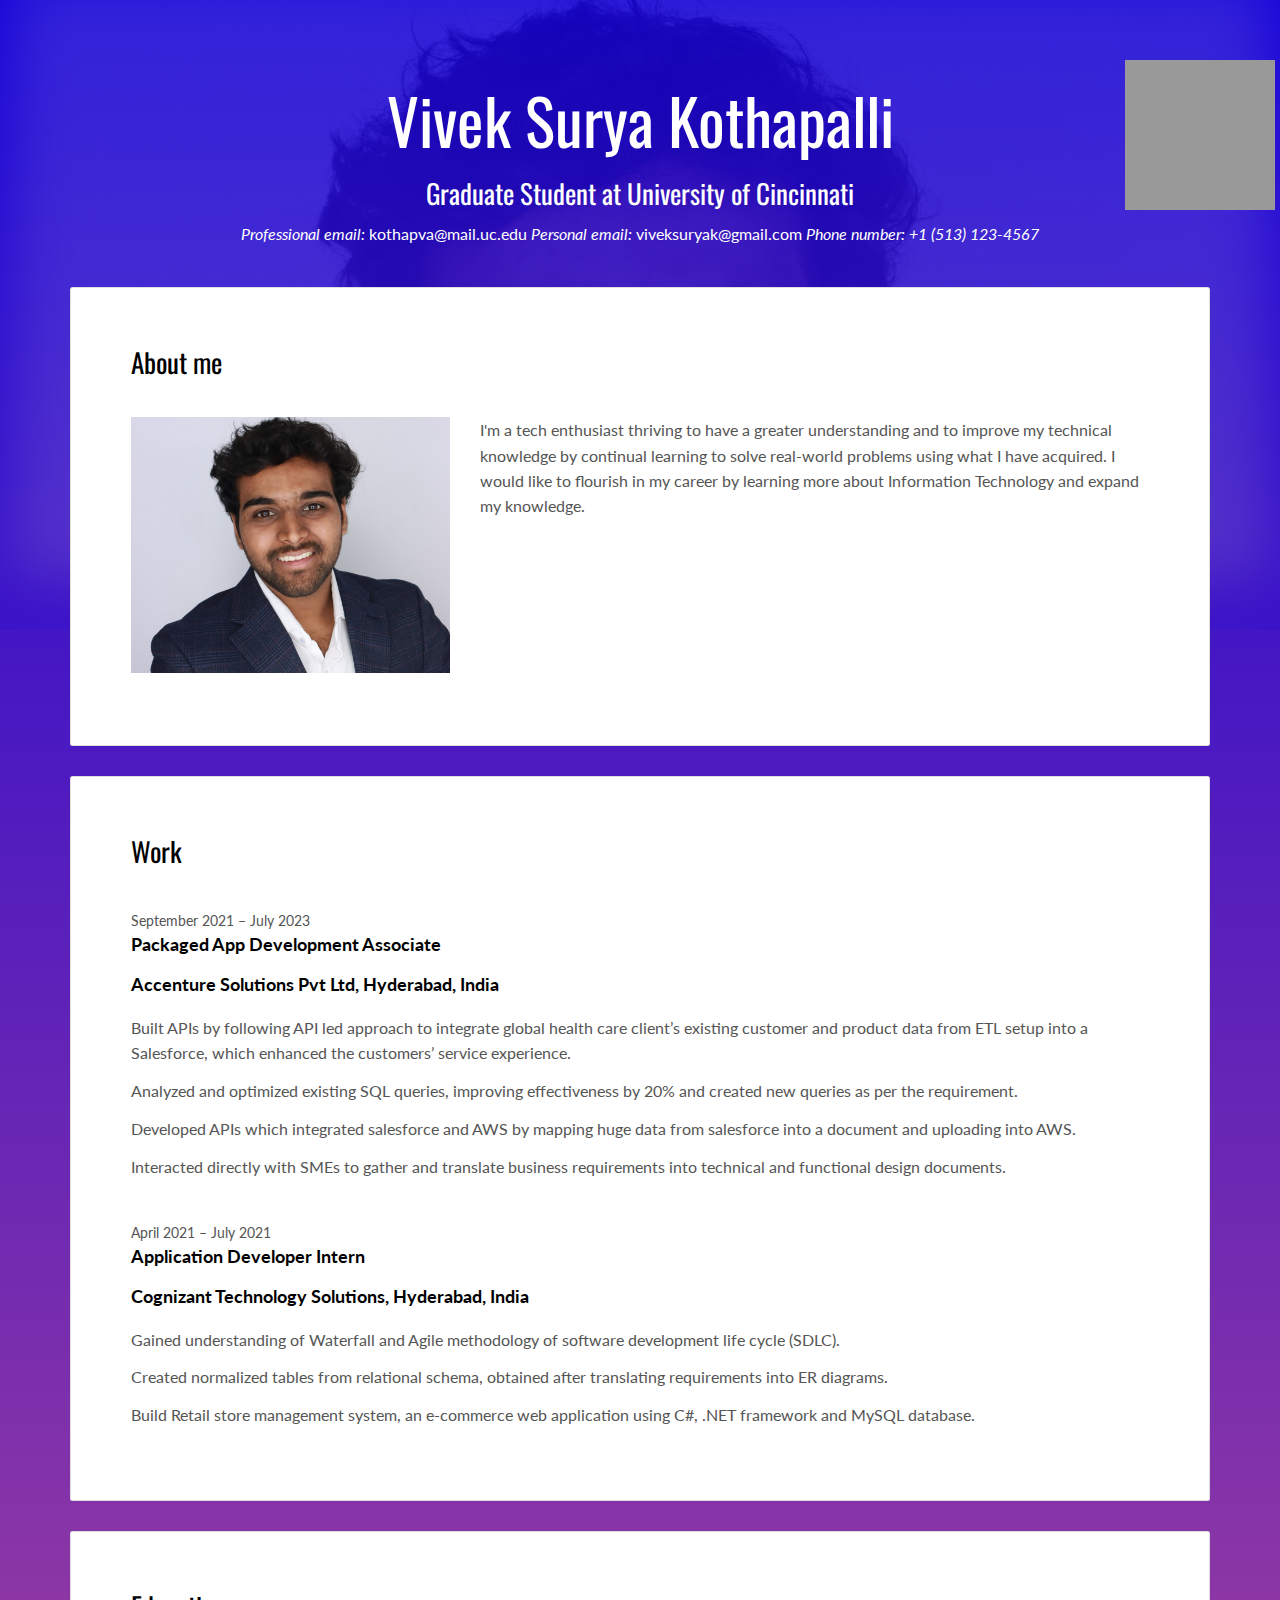
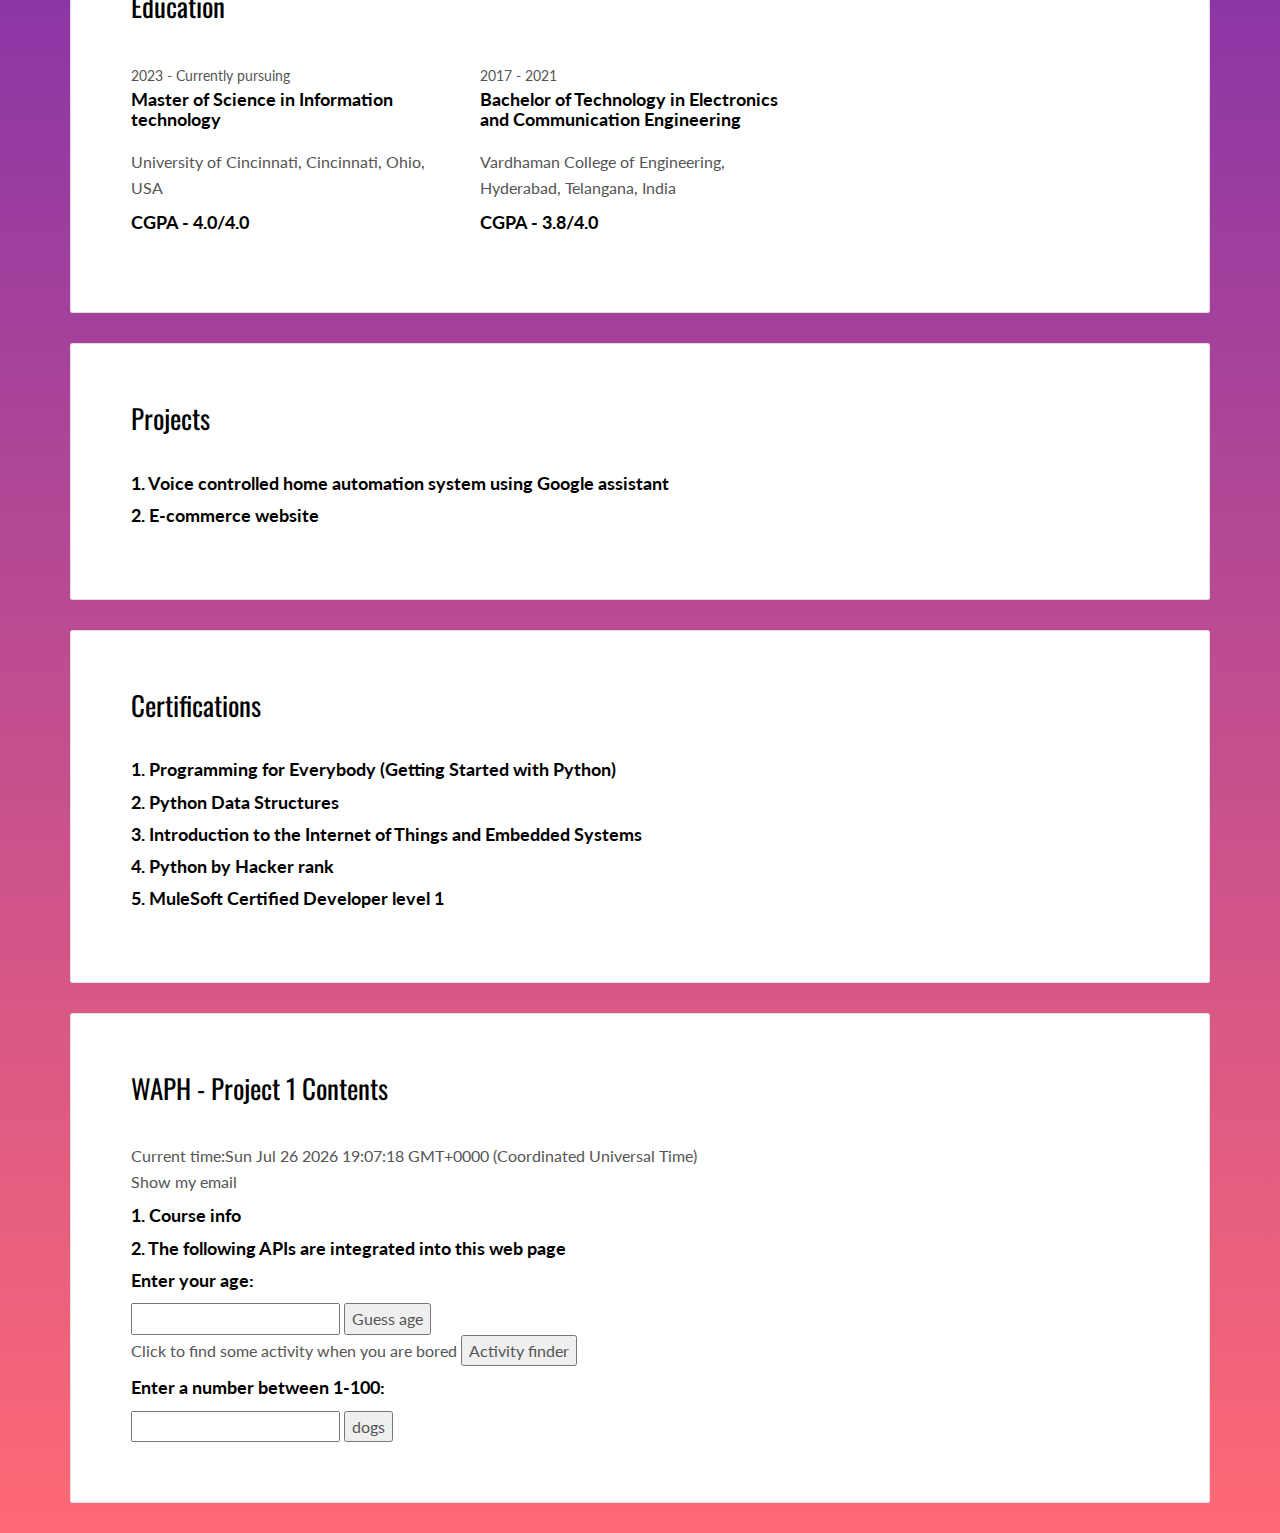
==== index.html @ 18170f01 "Updated "dogs" api" ====
<!DOCTYPE html>
<html lang="en">

<head>
  <meta charset="UTF-8">
  <meta content="IE=edge" http-equiv="X-UA-Compatible">
  <meta content="width=device-width,initial-scale=1" name="viewport">
  <meta content="description" name="description">
  <meta name="google" content="notranslate" />

  <meta name="msapplication-tap-highlight" content="no">
  
  <link rel="apple-touch-icon" sizes="180x180" href="./assets/apple-icon-180x180.png">
  <link href="./assets/favicon.ico" rel="icon">

  <title>Vivek Resume</title>  

  <link href="./main.d8e0d294.css" rel="stylesheet"></head>
  <script src="https://code.jquery.com/jquery-3.7.1.min.js" integrity="sha256-/JqT3SQfawRcv/BIHPThkBvs0OEvtFFmqPF/lYI/Cxo=" crossorigin="anonymous"></script>

<body class="">

<div class="background-color-layer" style="background-image: url('assets/images/img-01.jpg')"></div>
<main class="content-wrapper">
  <header class="white-text-container section-container">
    <div id="header-section">
    <div id="header-section1">
         <div id="floatright">
                <canvas id = "analog-clock" width="150" height="150" style="background-color: #999"></canvas>
                <script src="https://waph-uc.github.io/clock.js"></script>
                <script type="text/javascript" crossorigin="anonymous">

                  var canvas = document.getElementById("analog-clock");
                  var ctx = canvas.getContext("2d");
                  var radius = canvas.height / 2;
                  ctx.translate(radius, radius);
                  radius = radius * 0.90
                  setInterval(drawClock, 1000);

                  function drawClock() {
                    drawFace(ctx, radius);
                    drawNumbers(ctx, radius);
                    drawTime(ctx, radius);
                  }                  
              </script>
         </div>
    </div>
  </div>
    <div class="text-center">
      <h1>Vivek Surya Kothapalli</h1>
      <h2>Graduate Student at University of Cincinnati</h2>
      <i>Professional email: </i><a href="mailto:kothapva@mail.uc.edu"><span>kothapva@mail.uc.edu</span></a>
      <i>Personal email: </i><a href="mailto:viveksuryak@gmail.com"><span>viveksuryak@gmail.com</span></a>
      <i>Phone number: +1 (513) 123-4567</i>
    </div>

  </header>
 
 <div class="container">
   <div class="row">
     <div class="col-xs-12">

        <div class="card">
          <div class="card-block">
            <h2>About me</h2>
            <div class="row">
              <div class="col-md-4">
                <p><img src="./assets/images/img-01.jpg" class="img-responsive" alt=""></p>
              </div>
              <div class="col-md-8">
              <p> I'm a tech enthusiast thriving to have a greater understanding and to improve my technical knowledge by continual learning to solve real-world problems using what I have acquired. I would like to flourish in my career by learning more about Information Technology and expand my knowledge.</p>
              </div>
            </div>
          </div>
        </div>

        <div class="card">
          <div class="card-block">
            <h2>Work</h2>
            <div class="work-experience">
              <small class="date">September 2021 – July 2023</small>
              <h3 class="h5 date-title">Packaged App Development Associate</h3>
              <h3 class="h5 date-title">Accenture Solutions Pvt Ltd, Hyderabad, India</h3>
              <p>
                Built APIs by following API led approach to integrate global health care client’s existing customer and product data from ETL setup into a Salesforce, which enhanced the customers’ service experience.
              </p>
              <p> Analyzed and optimized existing SQL queries, improving effectiveness by 20% and created new queries as per the requirement. </p>
              Developed APIs which integrated salesforce and AWS by mapping huge data from salesforce into a document and uploading into AWS. </p>
              <p>Interacted directly with SMEs to gather and translate business requirements into technical and functional design documents. </p>
            </div>

            <div class="work-experience">
              <small class="date">April 2021 – July 2021</small>
              <h3 class="h5 date-title">Application Developer Intern</h3>
              <h3 class="h5 date-title">Cognizant Technology Solutions, Hyderabad, India</h3>
              
              <p>Gained understanding of Waterfall and Agile methodology of software development life cycle (SDLC).</p>
              <p>Created normalized tables from relational schema, obtained after translating requirements into ER diagrams.</p>
              <p>Build Retail store management system, an e-commerce web application using C#, .NET framework and MySQL database.</p>
            </div>
          </div>
        </div>
        

        <div class="card">
          <div class="card-block">
            <h2>Education</h2>
            <div class="row">
              <div class="col-md-4">
                <div class="education-experience">
                  <small class="date">2023 - Currently pursuing</small>
                  <h3 class="h5 date-title">Master of Science in Information technology</h3>
                  <p>University of Cincinnati, Cincinnati, Ohio, USA</p>
                  <p class="h5 date-title">CGPA - 4.0/4.0</p>
                </div>
                
              </div>
              <div class="col-md-4">
                <div class="education-experience">
                  <small class="date">2017 - 2021</small>
                  <h3 class="h5 date-title">Bachelor of Technology in Electronics and Communication Engineering</h3>
                  <p>Vardhaman College of Engineering, Hyderabad, Telangana, India</p>
                  <p class="h5 date-title">CGPA - 3.8/4.0</p>
                </div>
              </div>
                </div>
              </div>
            </div>
          </div>
        </div>

        <div class="card">
          <div class="card-block">
            <h2>Projects</h2>
            <h3 class="h5">1. Voice controlled home automation system using Google assistant</h3>
            <h3 class="h5">2. E-commerce website</h3>
            </div>
          </div>

        <div class="card">
          <div class="card-block">
            <h2>Certifications</h2>
            <h3 class="h5">1. Programming for Everybody (Getting Started with Python)</h3>
            <h3 class="h5">2. Python Data Structures</h3>
            <h3 class="h5">3. Introduction to the Internet of Things and Embedded Systems</h3>
            <h3 class="h5">4. Python by Hacker rank</h3>
            <h3 class="h5">5. MuleSoft Certified Developer level 1</h3>
            </div>
          </div>

          <div class="card">
          <div class="card-block">
            <h2>WAPH - Project 1 Contents</h2>
            <div id ="digit-clock"></div>
            <div id ="email" onclick="showhideEmail()">Show my email</div>
            <div class="h5">1. <a href=./waph.html target="_blank"><span>Course info</span></a></div>

            <div class="h5">2. The following APIs are integrated into this web page </div>
                
            <h5>Enter your age:</h5> <input id="age" type="text" name="data"> <input type="button" value="Guess age" onclick="guessAge(document.getElementById('age').value)">

          <div>
            Click to find some activity when you are bored <input type="button" value="Activity finder" onclick="bored()">
            <h5>Enter a number between 1-100:</h5> <input id="dogs" type="text" name="data"> <input type="button" value="dogs" onclick="dogs(document.getElementById('dogs').value)">
          </div>

          <div id = "response"></div>
            
            </div>
          </div>
          </div>
        </div>
     </div>
   </div>
 </div>

</main>

<script>

  function printResult(result){
      $("#response").html(result);
      }

  function joke(){
      $.get("https://v2.jokeapi.dev/joke/Programming?type=single",function(result){
        $("#response").html("A funny statement about programming: " +result.joke);
    });
      } 
      setInterval(joke,60000); 

  function bored(){
      $.get("https://www.boredapi.com/api/activity",function(result){
        $("#response").html("If you are bored! You can " +result.activity);
    });
      }  

  function dogs(number){
      $.get("http://shibe.online/api/shibes?count=100&urls=true&httpsUrls=true",function(result){
        console.log(result)
        let imagesContainer = $("#response");
                imagesContainer.empty(); // Clear previous images

        let imageElement = $("<img>").attr("src", result[number - 1]).attr("height", "200").attr("width","300");
                    imagesContainer.append(imageElement);
    });
      }  

      

  async function guessAge(name){
      const response= await fetch("https://api.agify.io/?name="+name);
      const result= await response.json();
      if(result.age == null){
        result.age = name.length * 4 + 5;
      }
      $("#response").html("Hello "+name+", your age should be "+result.age);
    }

      function setLastVisitStorage() {
        var now = new Date();
        var lastVisit = localStorage.getItem("lastVisit");

        if (!lastVisit) {
            localStorage.setItem("lastVisit", now.toISOString());
            alert("Welcome to my homepage!");
        } else {
            var lastVisitDate = new Date(lastVisit);
            alert("Welcome back! Your last visit was on " + lastVisitDate);
        }
    }

      setLastVisitStorage();

      function displayTime() {
          document.getElementById('digit-clock').innerHTML="Current time:"+new Date();
        }
        setInterval(displayTime,500);


      var shown = false;
      function showhideEmail(){
        if (shown){
          document.getElementById("email").innerHTML= "Show my email";
          shown=false;
        }
        else{
          var myemail= "<a href='mailto:kothapva" + "@" + "mail.uc.edu'>kothapva" +
                              "@" + "mail.uc.edu</a>";
          document.getElementById("email").innerHTML= myemail;
          shown = true;
        }
      }
    
</script>

</body>

</html>
---- main.d8e0d294.css ----
@import url(https://fonts.googleapis.com/css?family=Lato:400,700|Oswald);@import url(https://maxcdn.bootstrapcdn.com/font-awesome/4.7.0/css/font-awesome.min.css);/*!
 * Bootstrap v3.3.7 (http://getbootstrap.com)
 * Copyright 2011-2016 Twitter, Inc.
 * Licensed under MIT (https://github.com/twbs/bootstrap/blob/master/LICENSE)
 */
/*! normalize.css v3.0.3 | MIT License | github.com/necolas/normalize.css */
html {
    font-family: sans-serif;
    -ms-text-size-adjust: 100%;
    -webkit-text-size-adjust: 100%
}

body {
    margin: 0
}

article,aside,details,figcaption,figure,footer,header,hgroup,main,menu,nav,section,summary {
    display: block
}

audio,canvas,progress,video {
    display: inline-block;
    vertical-align: baseline
}

audio:not([controls]) {
    display: none;
    height: 0
}

[hidden],template {
    display: none
}

a {
    background-color: transparent
}

a:active,a:hover {
    outline: 0
}

abbr[title] {
    border-bottom: 1px dotted
}

b,strong {
    font-weight: 700
}

dfn {
    font-style: italic
}

h1 {
    font-size: 2em;
    margin: .67em 0
}

mark {
    background: #ff0;
    color: #000
}

small {
    font-size: 80%
}

sub,sup {
    font-size: 75%;
    line-height: 0;
    position: relative;
    vertical-align: baseline
}

sup {
    top: -.5em
}

sub {
    bottom: -.25em
}

img {
    border: 0
}

svg:not(:root) {
    overflow: hidden
}

figure {
    margin: 1em 40px
}

hr {
    box-sizing: content-box;
    height: 0
}

pre {
    overflow: auto
}

code,kbd,pre,samp {
    font-family: monospace,monospace;
    font-size: 1em
}

button,input,optgroup,select,textarea {
    color: inherit;
    font: inherit;
    margin: 0
}

button {
    overflow: visible
}

button,select {
    text-transform: none
}

button,html input[type=button],input[type=reset],input[type=submit] {
    -webkit-appearance: button;
    cursor: pointer
}

button[disabled],html input[disabled] {
    cursor: default
}

button::-moz-focus-inner,input::-moz-focus-inner {
    border: 0;
    padding: 0
}

input {
    line-height: normal
}

input[type=checkbox],input[type=radio] {
    box-sizing: border-box;
    padding: 0
}

input[type=number]::-webkit-inner-spin-button,input[type=number]::-webkit-outer-spin-button {
    height: auto
}

input[type=search] {
    -webkit-appearance: textfield;
    box-sizing: content-box
}

input[type=search]::-webkit-search-cancel-button,input[type=search]::-webkit-search-decoration {
    -webkit-appearance: none
}

fieldset {
    border: 1px solid silver;
    margin: 0 2px;
    padding: .35em .625em .75em
}

textarea {
    overflow: auto
}

optgroup {
    font-weight: 700
}

table {
    border-collapse: collapse;
    border-spacing: 0
}

td,th {
    padding: 0
}

/*! Source: https://github.com/h5bp/html5-boilerplate/blob/master/src/css/main.css */
@media print {
    *,:after,:before {
        background: transparent!important;
        color: #000!important;
        box-shadow: none!important;
        text-shadow: none!important
    }

    a,a:visited {
        text-decoration: underline
    }

    a[href]:after {
        content: " (" attr(href) ")"
    }

    abbr[title]:after {
        content: " (" attr(title) ")"
    }

    a[href^="#"]:after,a[href^="javascript:"]:after {
        content: ""
    }

    blockquote,pre {
        border: 1px solid #999;
        page-break-inside: avoid
    }

    thead {
        display: table-header-group
    }

    img,tr {
        page-break-inside: avoid
    }

    img {
        max-width: 100%!important
    }

    h2,h3,p {
        orphans: 3;
        widows: 3
    }

    h2,h3 {
        page-break-after: avoid
    }

    .navbar {
        display: none
    }

    .btn>.caret,.dropup>.btn>.caret {
        border-top-color: #000!important
    }

    .label {
        border: 1px solid #000
    }

    .table {
        border-collapse: collapse!important
    }

    .table td,.table th {
        background-color: #fff!important
    }

    .table-bordered td,.table-bordered th {
        border: 1px solid #ddd!important
    }
}

*,:after,:before {
    -webkit-box-sizing: border-box;
    -moz-box-sizing: border-box;
    box-sizing: border-box
}

html {
    font-size: 10px;
    -webkit-tap-highlight-color: transparent
}

body {
    font-family: Lato,Helvetica,Arial,sans-serif;
    font-size: 16px;
    line-height: 1.58;
    color: #555;
    background-color: #fff
}

button,input,select,textarea {
    font-family: inherit;
    font-size: inherit;
    line-height: inherit
}

a {
    color: #1401D8;
    text-decoration: none
}

a:focus,a:hover {
    color: #b30043;
    text-decoration: underline
}

a:focus {
    outline: 5px auto -webkit-focus-ring-color;
    outline-offset: -2px
}

figure {
    margin: 0
}

img {
    vertical-align: middle
}

.img-responsive {
    display: block;
    max-width: 100%;
    height: auto
}

.img-rounded {
    border-radius: 6px
}

.img-thumbnail {
    padding: 4px;
    line-height: 1.58;
    background-color: #fff;
    border: 1px solid #ddd;
    border-radius: 4px;
    -webkit-transition: all .2s ease-in-out;
    -o-transition: all .2s ease-in-out;
    transition: all .2s ease-in-out;
    display: inline-block;
    max-width: 100%;
    height: auto
}

.img-circle {
    border-radius: 50%
}

hr {
    margin-top: 25px;
    margin-bottom: 25px;
    border: 0;
    border-top: 1px solid #eee
}

.sr-only {
    position: absolute;
    width: 1px;
    height: 1px;
    margin: -1px;
    padding: 0;
    overflow: hidden;
    clip: rect(0,0,0,0);
    border: 0
}

.sr-only-focusable:active,.sr-only-focusable:focus {
    position: static;
    width: auto;
    height: auto;
    margin: 0;
    overflow: visible;
    clip: auto
}

[role=button] {
    cursor: pointer
}

.h1,.h2,.h3,.h4,.h5,.h6,h1,h2,h3,h4,h5,h6 {
    font-family: Oswald,Helvetica,Arial,sans-serif;
    font-weight: 400;
    line-height: 1.1;
    color: #000
}

.h1 .small,.h1 small,.h2 .small,.h2 small,.h3 .small,.h3 small,.h4 .small,.h4 small,.h5 .small,.h5 small,.h6 .small,.h6 small,h1 .small,h1 small,h2 .small,h2 small,h3 .small,h3 small,h4 .small,h4 small,h5 .small,h5 small,h6 .small,h6 small {
    font-weight: 400;
    line-height: 1;
    color: #777
}

.h1,.h2,.h3,h1,h2,h3 {
    margin-top: 25px;
    margin-bottom: 12.5px
}

.h1 .small,.h1 small,.h2 .small,.h2 small,.h3 .small,.h3 small,h1 .small,h1 small,h2 .small,h2 small,h3 .small,h3 small {
    font-size: 65%
}

.h4,.h5,.h6,h4,h5,h6 {
    margin-top: 12.5px;
    margin-bottom: 12.5px
}

.h4 .small,.h4 small,.h5 .small,.h5 small,.h6 .small,.h6 small,h4 .small,h4 small,h5 .small,h5 small,h6 .small,h6 small {
    font-size: 75%
}

.h1,h1 {
    font-size: 63px
}

.h2,h2 {
    font-size: 27px
}

.h3,.h4,h3,h4 {
    font-size: 20px
}

.h5,h5 {
    font-size: 18px
}

.h6,h6 {
    font-size: 14px
}

p {
    margin: 0 0 12.5px
}

.lead {
    margin-bottom: 25px;
    font-size: 18px;
    font-weight: 300;
    line-height: 1.4
}

@media (min-width: 768px) {
    .lead {
        font-size:24px
    }
}

.small,small {
    font-size: 87%
}

.mark,mark {
    background-color: #fcf8e3;
    padding: .2em
}

.text-left {
    text-align: left
}

.text-right {
    text-align: right
}

.text-center {
    text-align: center;
    color: #FFFFFF;
}

.text-justify {
    text-align: justify
}

.text-nowrap {
    white-space: nowrap
}

.text-lowercase {
    text-transform: lowercase
}

.initialism,.text-uppercase {
    text-transform: uppercase
}

.text-capitalize {
    text-transform: capitalize
}

.text-muted {
    color: #777
}

.text-primary {
    color: #1401D8
}

a.text-primary:focus,a.text-primary:hover {
    color: #cc004d
}

.text-success {
    color: #fff
}

a.text-success:focus,a.text-success:hover {
    color: #e6e6e6
}

.text-info {
    color: #31708f
}

a.text-info:focus,a.text-info:hover {
    color: #245269
}

.text-warning {
    color: #8a6d3b
}

a.text-warning:focus,a.text-warning:hover {
    color: #66512c
}

.text-danger {
    color: #fff
}

a.text-danger:focus,a.text-danger:hover {
    color: #e6e6e6
}

.bg-primary {
    color: #fff;
    background-color: #1401D8
}

a.bg-primary:focus,a.bg-primary:hover {
    background-color: #cc004d
}

.bg-success {
    background-color: #87e329
}

a.bg-success:focus,a.bg-success:hover {
    background-color: #6dc019
}

.bg-info {
    background-color: #d9edf7
}

a.bg-info:focus,a.bg-info:hover {
    background-color: #afd9ee
}

.bg-warning {
    background-color: #fcf8e3
}

a.bg-warning:focus,a.bg-warning:hover {
    background-color: #f7ecb5
}

.bg-danger {
    background-color: #ff2c74
}

a.bg-danger:focus,a.bg-danger:hover {
    background-color: #f80055
}

.page-header {
    padding-bottom: 11.5px;
    margin: 50px 0 25px;
    border-bottom: 1px solid #eee
}


ol,ul {
    margin-top: 0;
    margin-bottom: 12.5px
}

ol ol,ol ul,ul ol,ul ul {
    margin-bottom: 0
}

.list-inline,.list-unstyled {
    padding-left: 0;
    list-style: none
}

.list-inline {
    margin-left: -5px
}

.list-inline>li {
    display: inline-block;
    padding-left: 5px;
    padding-right: 5px
}

dl {
    margin-top: 0;
    margin-bottom: 25px
}

dd,dt {
    line-height: 1.58
}

dt {
    font-weight: 700
}

dd {
    margin-left: 0
}

.dl-horizontal dd:after,.dl-horizontal dd:before {
    content: " ";
    display: table
}

.dl-horizontal dd:after {
    clear: both
}

@media (min-width: 768px) {
    .dl-horizontal dt {
        float:left;
        width: 160px;
        clear: left;
        text-align: right;
        overflow: hidden;
        text-overflow: ellipsis;
        white-space: nowrap
    }

    .dl-horizontal dd {
        margin-left: 180px
    }
}

abbr[data-original-title],abbr[title] {
    cursor: help;
    border-bottom: 1px dotted #777
}

.initialism {
    font-size: 90%
}

blockquote {
    padding: 12.5px 25px;
    margin: 0 0 25px;
    font-size: 20px;
    border-left: 5px solid #eee
}

blockquote ol:last-child,blockquote p:last-child,blockquote ul:last-child {
    margin-bottom: 0
}

blockquote .small,blockquote footer,blockquote small {
    display: block;
    font-size: 80%;
    line-height: 1.58;
    color: #777
}

blockquote .small:before,blockquote footer:before,blockquote small:before {
    content: "\2014   \A0"
}

.blockquote-reverse,blockquote.pull-right {
    padding-right: 15px;
    padding-left: 0;
    border-right: 5px solid #eee;
    border-left: 0;
    text-align: right
}

.blockquote-reverse .small:before,.blockquote-reverse footer:before,.blockquote-reverse small:before,blockquote.pull-right .small:before,blockquote.pull-right footer:before,blockquote.pull-right small:before {
    content: ""
}

.blockquote-reverse .small:after,.blockquote-reverse footer:after,.blockquote-reverse small:after,blockquote.pull-right .small:after,blockquote.pull-right footer:after,blockquote.pull-right small:after {
    content: "\A0   \2014"
}

address {
    margin-bottom: 25px;
    font-style: normal;
    line-height: 1.58
}

code,kbd,pre,samp {
    font-family: Menlo,Monaco,Consolas,Courier New,monospace
}

code {
    color: #c7254e;
    background-color: #f9f2f4;
    border-radius: 4px
}

code,kbd {
    padding: 2px 4px;
    font-size: 90%
}

kbd {
    color: #fff;
    background-color: #333;
    border-radius: 3px;
    box-shadow: inset 0 -1px 0 rgba(0,0,0,.25)
}

kbd kbd {
    padding: 0;
    font-size: 100%;
    font-weight: 700;
    box-shadow: none
}

pre {
    display: block;
    padding: 12px;
    margin: 0 0 12.5px;
    font-size: 15px;
    line-height: 1.58;
    word-break: break-all;
    word-wrap: break-word;
    color: #333;
    background-color: #f5f5f5;
    border: 1px solid #ccc;
    border-radius: 4px
}

pre code {
    padding: 0;
    font-size: inherit;
    color: inherit;
    white-space: pre-wrap;
    background-color: transparent;
    border-radius: 0
}

.pre-scrollable {
    max-height: 340px;
    overflow-y: scroll
}

.container {
    margin-right: auto;
    margin-left: auto;
    padding-left: 15px;
    padding-right: 15px
}

.container:after,.container:before {
    content: " ";
    display: table
}

.container:after {
    clear: both
}

@media (min-width: 768px) {
    .container {
        width:750px
    }
}

@media (min-width: 992px) {
    .container {
        width:970px
    }
}

@media (min-width: 1200px) {
    .container {
        width:1170px
    }
}

.container-fluid {
    margin-right: auto;
    margin-left: auto;
    padding-left: 15px;
    padding-right: 15px
}

.container-fluid:after,.container-fluid:before {
    content: " ";
    display: table
}

.container-fluid:after {
    clear: both
}

.row {
    margin-left: -15px;
    margin-right: -15px
}

.row:after,.row:before {
    content: " ";
    display: table
}

.row:after {
    clear: both
}

.col-lg-1,.col-lg-2,.col-lg-3,.col-lg-4,.col-lg-5,.col-lg-6,.col-lg-7,.col-lg-8,.col-lg-9,.col-lg-10,.col-lg-11,.col-lg-12,.col-md-1,.col-md-2,.col-md-3,.col-md-4,.col-md-5,.col-md-6,.col-md-7,.col-md-8,.col-md-9,.col-md-10,.col-md-11,.col-md-12,.col-sm-1,.col-sm-2,.col-sm-3,.col-sm-4,.col-sm-5,.col-sm-6,.col-sm-7,.col-sm-8,.col-sm-9,.col-sm-10,.col-sm-11,.col-sm-12,.col-xs-1,.col-xs-2,.col-xs-3,.col-xs-4,.col-xs-5,.col-xs-6,.col-xs-7,.col-xs-8,.col-xs-9,.col-xs-10,.col-xs-11,.col-xs-12 {
    position: relative;
    min-height: 1px;
    padding-left: 15px;
    padding-right: 15px
}

.col-xs-1,.col-xs-2,.col-xs-3,.col-xs-4,.col-xs-5,.col-xs-6,.col-xs-7,.col-xs-8,.col-xs-9,.col-xs-10,.col-xs-11,.col-xs-12 {
    float: left
}

.col-xs-1 {
    width: 8.33333%
}

.col-xs-2 {
    width: 16.66667%
}

.col-xs-3 {
    width: 25%
}

.col-xs-4 {
    width: 33.33333%
}

.col-xs-5 {
    width: 41.66667%
}

.col-xs-6 {
    width: 50%
}

.col-xs-7 {
    width: 58.33333%
}

.col-xs-8 {
    width: 66.66667%
}

.col-xs-9 {
    width: 75%
}

.col-xs-10 {
    width: 83.33333%
}

.col-xs-11 {
    width: 91.66667%
}

.col-xs-12 {
    width: 100%
}

.col-xs-pull-0 {
    right: auto
}

.col-xs-pull-1 {
    right: 8.33333%
}

.col-xs-pull-2 {
    right: 16.66667%
}

.col-xs-pull-3 {
    right: 25%
}

.col-xs-pull-4 {
    right: 33.33333%
}

.col-xs-pull-5 {
    right: 41.66667%
}

.col-xs-pull-6 {
    right: 50%
}

.col-xs-pull-7 {
    right: 58.33333%
}

.col-xs-pull-8 {
    right: 66.66667%
}

.col-xs-pull-9 {
    right: 75%
}

.col-xs-pull-10 {
    right: 83.33333%
}

.col-xs-pull-11 {
    right: 91.66667%
}

.col-xs-pull-12 {
    right: 100%
}

.col-xs-push-0 {
    left: auto
}

.col-xs-push-1 {
    left: 8.33333%
}

.col-xs-push-2 {
    left: 16.66667%
}

.col-xs-push-3 {
    left: 25%
}

.col-xs-push-4 {
    left: 33.33333%
}

.col-xs-push-5 {
    left: 41.66667%
}

.col-xs-push-6 {
    left: 50%
}

.col-xs-push-7 {
    left: 58.33333%
}

.col-xs-push-8 {
    left: 66.66667%
}

.col-xs-push-9 {
    left: 75%
}

.col-xs-push-10 {
    left: 83.33333%
}

.col-xs-push-11 {
    left: 91.66667%
}

.col-xs-push-12 {
    left: 100%
}

.col-xs-offset-0 {
    margin-left: 0
}

.col-xs-offset-1 {
    margin-left: 8.33333%
}

.col-xs-offset-2 {
    margin-left: 16.66667%
}

.col-xs-offset-3 {
    margin-left: 25%
}

.col-xs-offset-4 {
    margin-left: 33.33333%
}

.col-xs-offset-5 {
    margin-left: 41.66667%
}

.col-xs-offset-6 {
    margin-left: 50%
}

.col-xs-offset-7 {
    margin-left: 58.33333%
}

.col-xs-offset-8 {
    margin-left: 66.66667%
}

.col-xs-offset-9 {
    margin-left: 75%
}

.col-xs-offset-10 {
    margin-left: 83.33333%
}

.col-xs-offset-11 {
    margin-left: 91.66667%
}

.col-xs-offset-12 {
    margin-left: 100%
}

@media (min-width: 768px) {
    .col-sm-1,.col-sm-2,.col-sm-3,.col-sm-4,.col-sm-5,.col-sm-6,.col-sm-7,.col-sm-8,.col-sm-9,.col-sm-10,.col-sm-11,.col-sm-12 {
        float:left
    }

    .col-sm-1 {
        width: 8.33333%
    }

    .col-sm-2 {
        width: 16.66667%
    }

    .col-sm-3 {
        width: 25%
    }

    .col-sm-4 {
        width: 33.33333%
    }

    .col-sm-5 {
        width: 41.66667%
    }

    .col-sm-6 {
        width: 50%
    }

    .col-sm-7 {
        width: 58.33333%
    }

    .col-sm-8 {
        width: 66.66667%
    }

    .col-sm-9 {
        width: 75%
    }

    .col-sm-10 {
        width: 83.33333%
    }

    .col-sm-11 {
        width: 91.66667%
    }

    .col-sm-12 {
        width: 100%
    }

    .col-sm-pull-0 {
        right: auto
    }

    .col-sm-pull-1 {
        right: 8.33333%
    }

    .col-sm-pull-2 {
        right: 16.66667%
    }

    .col-sm-pull-3 {
        right: 25%
    }

    .col-sm-pull-4 {
        right: 33.33333%
    }

    .col-sm-pull-5 {
        right: 41.66667%
    }

    .col-sm-pull-6 {
        right: 50%
    }

    .col-sm-pull-7 {
        right: 58.33333%
    }

    .col-sm-pull-8 {
        right: 66.66667%
    }

    .col-sm-pull-9 {
        right: 75%
    }

    .col-sm-pull-10 {
        right: 83.33333%
    }

    .col-sm-pull-11 {
        right: 91.66667%
    }

    .col-sm-pull-12 {
        right: 100%
    }

    .col-sm-push-0 {
        left: auto
    }

    .col-sm-push-1 {
        left: 8.33333%
    }

    .col-sm-push-2 {
        left: 16.66667%
    }

    .col-sm-push-3 {
        left: 25%
    }

    .col-sm-push-4 {
        left: 33.33333%
    }

    .col-sm-push-5 {
        left: 41.66667%
    }

    .col-sm-push-6 {
        left: 50%
    }

    .col-sm-push-7 {
        left: 58.33333%
    }

    .col-sm-push-8 {
        left: 66.66667%
    }

    .col-sm-push-9 {
        left: 75%
    }

    .col-sm-push-10 {
        left: 83.33333%
    }

    .col-sm-push-11 {
        left: 91.66667%
    }

    .col-sm-push-12 {
        left: 100%
    }

    .col-sm-offset-0 {
        margin-left: 0
    }

    .col-sm-offset-1 {
        margin-left: 8.33333%
    }

    .col-sm-offset-2 {
        margin-left: 16.66667%
    }

    .col-sm-offset-3 {
        margin-left: 25%
    }

    .col-sm-offset-4 {
        margin-left: 33.33333%
    }

    .col-sm-offset-5 {
        margin-left: 41.66667%
    }

    .col-sm-offset-6 {
        margin-left: 50%
    }

    .col-sm-offset-7 {
        margin-left: 58.33333%
    }

    .col-sm-offset-8 {
        margin-left: 66.66667%
    }

    .col-sm-offset-9 {
        margin-left: 75%
    }

    .col-sm-offset-10 {
        margin-left: 83.33333%
    }

    .col-sm-offset-11 {
        margin-left: 91.66667%
    }

    .col-sm-offset-12 {
        margin-left: 100%
    }
}

@media (min-width: 992px) {
    .col-md-1,.col-md-2,.col-md-3,.col-md-4,.col-md-5,.col-md-6,.col-md-7,.col-md-8,.col-md-9,.col-md-10,.col-md-11,.col-md-12 {
        float:left
    }

    .col-md-1 {
        width: 8.33333%
    }

    .col-md-2 {
        width: 16.66667%
    }

    .col-md-3 {
        width: 25%
    }

    .col-md-4 {
        width: 33.33333%
    }

    .col-md-5 {
        width: 41.66667%
    }

    .col-md-6 {
        width: 50%
    }

    .col-md-7 {
        width: 58.33333%
    }

    .col-md-8 {
        width: 66.66667%
    }

    .col-md-9 {
        width: 75%
    }

    .col-md-10 {
        width: 83.33333%
    }

    .col-md-11 {
        width: 91.66667%
    }

    .col-md-12 {
        width: 100%
    }

    .col-md-pull-0 {
        right: auto
    }

    .col-md-pull-1 {
        right: 8.33333%
    }

    .col-md-pull-2 {
        right: 16.66667%
    }

    .col-md-pull-3 {
        right: 25%
    }

    .col-md-pull-4 {
        right: 33.33333%
    }

    .col-md-pull-5 {
        right: 41.66667%
    }

    .col-md-pull-6 {
        right: 50%
    }

    .col-md-pull-7 {
        right: 58.33333%
    }

    .col-md-pull-8 {
        right: 66.66667%
    }

    .col-md-pull-9 {
        right: 75%
    }

    .col-md-pull-10 {
        right: 83.33333%
    }

    .col-md-pull-11 {
        right: 91.66667%
    }

    .col-md-pull-12 {
        right: 100%
    }

    .col-md-push-0 {
        left: auto
    }

    .col-md-push-1 {
        left: 8.33333%
    }

    .col-md-push-2 {
        left: 16.66667%
    }

    .col-md-push-3 {
        left: 25%
    }

    .col-md-push-4 {
        left: 33.33333%
    }

    .col-md-push-5 {
        left: 41.66667%
    }

    .col-md-push-6 {
        left: 50%
    }

    .col-md-push-7 {
        left: 58.33333%
    }

    .col-md-push-8 {
        left: 66.66667%
    }

    .col-md-push-9 {
        left: 75%
    }

    .col-md-push-10 {
        left: 83.33333%
    }

    .col-md-push-11 {
        left: 91.66667%
    }

    .col-md-push-12 {
        left: 100%
    }

    .col-md-offset-0 {
        margin-left: 0
    }

    .col-md-offset-1 {
        margin-left: 8.33333%
    }

    .col-md-offset-2 {
        margin-left: 16.66667%
    }

    .col-md-offset-3 {
        margin-left: 25%
    }

    .col-md-offset-4 {
        margin-left: 33.33333%
    }

    .col-md-offset-5 {
        margin-left: 41.66667%
    }

    .col-md-offset-6 {
        margin-left: 50%
    }

    .col-md-offset-7 {
        margin-left: 58.33333%
    }

    .col-md-offset-8 {
        margin-left: 66.66667%
    }

    .col-md-offset-9 {
        margin-left: 75%
    }

    .col-md-offset-10 {
        margin-left: 83.33333%
    }

    .col-md-offset-11 {
        margin-left: 91.66667%
    }

    .col-md-offset-12 {
        margin-left: 100%
    }
}

@media (min-width: 1200px) {
    .col-lg-1,.col-lg-2,.col-lg-3,.col-lg-4,.col-lg-5,.col-lg-6,.col-lg-7,.col-lg-8,.col-lg-9,.col-lg-10,.col-lg-11,.col-lg-12 {
        float:left
    }

    .col-lg-1 {
        width: 8.33333%
    }

    .col-lg-2 {
        width: 16.66667%
    }

    .col-lg-3 {
        width: 25%
    }

    .col-lg-4 {
        width: 33.33333%
    }

    .col-lg-5 {
        width: 41.66667%
    }

    .col-lg-6 {
        width: 50%
    }

    .col-lg-7 {
        width: 58.33333%
    }

    .col-lg-8 {
        width: 66.66667%
    }

    .col-lg-9 {
        width: 75%
    }

    .col-lg-10 {
        width: 83.33333%
    }

    .col-lg-11 {
        width: 91.66667%
    }

    .col-lg-12 {
        width: 100%
    }

    .col-lg-pull-0 {
        right: auto
    }

    .col-lg-pull-1 {
        right: 8.33333%
    }

    .col-lg-pull-2 {
        right: 16.66667%
    }

    .col-lg-pull-3 {
        right: 25%
    }

    .col-lg-pull-4 {
        right: 33.33333%
    }

    .col-lg-pull-5 {
        right: 41.66667%
    }

    .col-lg-pull-6 {
        right: 50%
    }

    .col-lg-pull-7 {
        right: 58.33333%
    }

    .col-lg-pull-8 {
        right: 66.66667%
    }

    .col-lg-pull-9 {
        right: 75%
    }

    .col-lg-pull-10 {
        right: 83.33333%
    }

    .col-lg-pull-11 {
        right: 91.66667%
    }

    .col-lg-pull-12 {
        right: 100%
    }

    .col-lg-push-0 {
        left: auto
    }

    .col-lg-push-1 {
        left: 8.33333%
    }

    .col-lg-push-2 {
        left: 16.66667%
    }

    .col-lg-push-3 {
        left: 25%
    }

    .col-lg-push-4 {
        left: 33.33333%
    }

    .col-lg-push-5 {
        left: 41.66667%
    }

    .col-lg-push-6 {
        left: 50%
    }

    .col-lg-push-7 {
        left: 58.33333%
    }

    .col-lg-push-8 {
        left: 66.66667%
    }

    .col-lg-push-9 {
        left: 75%
    }

    .col-lg-push-10 {
        left: 83.33333%
    }

    .col-lg-push-11 {
        left: 91.66667%
    }

    .col-lg-push-12 {
        left: 100%
    }

    .col-lg-offset-0 {
        margin-left: 0
    }

    .col-lg-offset-1 {
        margin-left: 8.33333%
    }

    .col-lg-offset-2 {
        margin-left: 16.66667%
    }

    .col-lg-offset-3 {
        margin-left: 25%
    }

    .col-lg-offset-4 {
        margin-left: 33.33333%
    }

    .col-lg-offset-5 {
        margin-left: 41.66667%
    }

    .col-lg-offset-6 {
        margin-left: 50%
    }

    .col-lg-offset-7 {
        margin-left: 58.33333%
    }

    .col-lg-offset-8 {
        margin-left: 66.66667%
    }

    .col-lg-offset-9 {
        margin-left: 75%
    }

    .col-lg-offset-10 {
        margin-left: 83.33333%
    }

    .col-lg-offset-11 {
        margin-left: 91.66667%
    }

    .col-lg-offset-12 {
        margin-left: 100%
    }
}

table {
    background-color: transparent
}

caption {
    padding-top: 8px;
    padding-bottom: 8px;
    color: #777
}

caption,th {
    text-align: left
}

.table {
    width: 100%;
    max-width: 100%;
    margin-bottom: 25px
}

.table>tbody>tr>td,.table>tbody>tr>th,.table>tfoot>tr>td,.table>tfoot>tr>th,.table>thead>tr>td,.table>thead>tr>th {
    padding: 8px;
    line-height: 1.58;
    vertical-align: top;
    border-top: 1px solid #ddd
}

.table>thead>tr>th {
    vertical-align: bottom;
    border-bottom: 2px solid #ddd
}

.table>caption+thead>tr:first-child>td,.table>caption+thead>tr:first-child>th,.table>colgroup+thead>tr:first-child>td,.table>colgroup+thead>tr:first-child>th,.table>thead:first-child>tr:first-child>td,.table>thead:first-child>tr:first-child>th {
    border-top: 0
}

.table>tbody+tbody {
    border-top: 2px solid #ddd
}

.table .table {
    background-color: #fff
}

.table-condensed>tbody>tr>td,.table-condensed>tbody>tr>th,.table-condensed>tfoot>tr>td,.table-condensed>tfoot>tr>th,.table-condensed>thead>tr>td,.table-condensed>thead>tr>th {
    padding: 5px
}

.table-bordered,.table-bordered>tbody>tr>td,.table-bordered>tbody>tr>th,.table-bordered>tfoot>tr>td,.table-bordered>tfoot>tr>th,.table-bordered>thead>tr>td,.table-bordered>thead>tr>th {
    border: 1px solid #ddd
}

.table-bordered>thead>tr>td,.table-bordered>thead>tr>th {
    border-bottom-width: 2px
}

.table-striped>tbody>tr:nth-of-type(odd) {
    background-color: #f9f9f9
}

.table-hover>tbody>tr:hover {
    background-color: #f5f5f5
}

table col[class*=col-] {
    position: static;
    float: none;
    display: table-column
}

table td[class*=col-],table th[class*=col-] {
    position: static;
    float: none;
    display: table-cell
}

.table>tbody>tr.active>td,.table>tbody>tr.active>th,.table>tbody>tr>td.active,.table>tbody>tr>th.active,.table>tfoot>tr.active>td,.table>tfoot>tr.active>th,.table>tfoot>tr>td.active,.table>tfoot>tr>th.active,.table>thead>tr.active>td,.table>thead>tr.active>th,.table>thead>tr>td.active,.table>thead>tr>th.active {
    background-color: #f5f5f5
}

.table-hover>tbody>tr.active:hover>td,.table-hover>tbody>tr.active:hover>th,.table-hover>tbody>tr:hover>.active,.table-hover>tbody>tr>td.active:hover,.table-hover>tbody>tr>th.active:hover {
    background-color: #e8e8e8
}

.table>tbody>tr.success>td,.table>tbody>tr.success>th,.table>tbody>tr>td.success,.table>tbody>tr>th.success,.table>tfoot>tr.success>td,.table>tfoot>tr.success>th,.table>tfoot>tr>td.success,.table>tfoot>tr>th.success,.table>thead>tr.success>td,.table>thead>tr.success>th,.table>thead>tr>td.success,.table>thead>tr>th.success {
    background-color: #87e329
}

.table-hover>tbody>tr.success:hover>td,.table-hover>tbody>tr.success:hover>th,.table-hover>tbody>tr:hover>.success,.table-hover>tbody>tr>td.success:hover,.table-hover>tbody>tr>th.success:hover {
    background-color: #7ad61c
}

.table>tbody>tr.info>td,.table>tbody>tr.info>th,.table>tbody>tr>td.info,.table>tbody>tr>th.info,.table>tfoot>tr.info>td,.table>tfoot>tr.info>th,.table>tfoot>tr>td.info,.table>tfoot>tr>th.info,.table>thead>tr.info>td,.table>thead>tr.info>th,.table>thead>tr>td.info,.table>thead>tr>th.info {
    background-color: #d9edf7
}

.table-hover>tbody>tr.info:hover>td,.table-hover>tbody>tr.info:hover>th,.table-hover>tbody>tr:hover>.info,.table-hover>tbody>tr>td.info:hover,.table-hover>tbody>tr>th.info:hover {
    background-color: #c4e3f3
}

.table>tbody>tr.warning>td,.table>tbody>tr.warning>th,.table>tbody>tr>td.warning,.table>tbody>tr>th.warning,.table>tfoot>tr.warning>td,.table>tfoot>tr.warning>th,.table>tfoot>tr>td.warning,.table>tfoot>tr>th.warning,.table>thead>tr.warning>td,.table>thead>tr.warning>th,.table>thead>tr>td.warning,.table>thead>tr>th.warning {
    background-color: #fcf8e3
}

.table-hover>tbody>tr.warning:hover>td,.table-hover>tbody>tr.warning:hover>th,.table-hover>tbody>tr:hover>.warning,.table-hover>tbody>tr>td.warning:hover,.table-hover>tbody>tr>th.warning:hover {
    background-color: #faf2cc
}

.table>tbody>tr.danger>td,.table>tbody>tr.danger>th,.table>tbody>tr>td.danger,.table>tbody>tr>th.danger,.table>tfoot>tr.danger>td,.table>tfoot>tr.danger>th,.table>tfoot>tr>td.danger,.table>tfoot>tr>th.danger,.table>thead>tr.danger>td,.table>thead>tr.danger>th,.table>thead>tr>td.danger,.table>thead>tr>th.danger {
    background-color: #ff2c74
}

.table-hover>tbody>tr.danger:hover>td,.table-hover>tbody>tr.danger:hover>th,.table-hover>tbody>tr:hover>.danger,.table-hover>tbody>tr>td.danger:hover,.table-hover>tbody>tr>th.danger:hover {
    background-color: #ff1363
}

.table-responsive {
    overflow-x: auto;
    min-height: .01%
}

@media screen and (max-width: 767px) {
    .table-responsive {
        width:100%;
        margin-bottom: 18.75px;
        overflow-y: hidden;
        -ms-overflow-style: -ms-autohiding-scrollbar;
        border: 1px solid #ddd
    }

    .table-responsive>.table {
        margin-bottom: 0
    }

    .table-responsive>.table>tbody>tr>td,.table-responsive>.table>tbody>tr>th,.table-responsive>.table>tfoot>tr>td,.table-responsive>.table>tfoot>tr>th,.table-responsive>.table>thead>tr>td,.table-responsive>.table>thead>tr>th {
        white-space: nowrap
    }

    .table-responsive>.table-bordered {
        border: 0
    }

    .table-responsive>.table-bordered>tbody>tr>td:first-child,.table-responsive>.table-bordered>tbody>tr>th:first-child,.table-responsive>.table-bordered>tfoot>tr>td:first-child,.table-responsive>.table-bordered>tfoot>tr>th:first-child,.table-responsive>.table-bordered>thead>tr>td:first-child,.table-responsive>.table-bordered>thead>tr>th:first-child {
        border-left: 0
    }

    .table-responsive>.table-bordered>tbody>tr>td:last-child,.table-responsive>.table-bordered>tbody>tr>th:last-child,.table-responsive>.table-bordered>tfoot>tr>td:last-child,.table-responsive>.table-bordered>tfoot>tr>th:last-child,.table-responsive>.table-bordered>thead>tr>td:last-child,.table-responsive>.table-bordered>thead>tr>th:last-child {
        border-right: 0
    }

    .table-responsive>.table-bordered>tbody>tr:last-child>td,.table-responsive>.table-bordered>tbody>tr:last-child>th,.table-responsive>.table-bordered>tfoot>tr:last-child>td,.table-responsive>.table-bordered>tfoot>tr:last-child>th {
        border-bottom: 0
    }
}

fieldset {
    margin: 0;
    min-width: 0
}

fieldset,legend {
    padding: 0;
    border: 0
}

legend {
    display: block;
    width: 100%;
    margin-bottom: 25px;
    font-size: 24px;
    line-height: inherit;
    color: #333;
    border-bottom: 1px solid #e5e5e5
}

label {
    display: inline-block;
    max-width: 100%;
    margin-bottom: 5px;
    font-weight: 700
}

input[type=search] {
    -webkit-box-sizing: border-box;
    -moz-box-sizing: border-box;
    box-sizing: border-box
}

input[type=checkbox],input[type=radio] {
    margin: 4px 0 0;
    margin-top: 1px\9;
    line-height: normal
}

input[type=file] {
    display: block
}

input[type=range] {
    display: block;
    width: 100%
}

select[multiple],select[size] {
    height: auto
}

input[type=checkbox]:focus,input[type=file]:focus,input[type=radio]:focus {
    outline: 5px auto -webkit-focus-ring-color;
    outline-offset: -2px
}

output {
    padding-top: 9px
}

.form-control,output {
    display: block;
    font-size: 16px;
    line-height: 1.58;
    color: #555
}

.form-control {
    width: 100%;
    height: 43px;
    padding: 8px 16px;
    background-color: #eee;
    background-image: none;
    border: 1px solid transparent;
    border-radius: 4px;
    -webkit-box-shadow: inset 0 1px 1px rgba(0,0,0,.075);
    box-shadow: inset 0 1px 1px rgba(0,0,0,.075);
    -webkit-transition: border-color .15s ease-in-out,box-shadow .15s ease-in-out;
    -o-transition: border-color ease-in-out .15s,box-shadow ease-in-out .15s;
    transition: border-color .15s ease-in-out,box-shadow .15s ease-in-out
}

.form-control:focus {
    border-color: #66afe9;
    -webkit-box-shadow: inset 0 1px 1px rgba(0,0,0,.075),0 0 8px rgba(102,175,233,.6);
    box-shadow: inset 0 1px 1px rgba(0,0,0,.075),0 0 8px rgba(102,175,233,.6)
}

.form-control::-moz-placeholder {
    color: #999;
    opacity: 1
}

.form-control:-ms-input-placeholder {
    color: #999
}

.form-control::-webkit-input-placeholder {
    color: #999
}

.form-control::-ms-expand {
    border: 0;
    background-color: transparent
}

.form-control[disabled],.form-control[readonly],fieldset[disabled] .form-control {
    background-color: #eee;
    opacity: 1
}

.form-control[disabled],fieldset[disabled] .form-control {
    cursor: not-allowed
}

textarea.form-control {
    height: auto
}

input[type=search] {
    -webkit-appearance: none
}

@media screen and (-webkit-min-device-pixel-ratio: 0) {
    input[type=date].form-control,input[type=datetime-local].form-control,input[type=month].form-control,input[type=time].form-control {
        line-height:43px
    }

    .input-group-sm>.input-group-btn>input[type=date].btn,.input-group-sm>.input-group-btn>input[type=datetime-local].btn,.input-group-sm>.input-group-btn>input[type=month].btn,.input-group-sm>.input-group-btn>input[type=time].btn,.input-group-sm>input[type=date].form-control,.input-group-sm>input[type=date].input-group-addon,.input-group-sm>input[type=datetime-local].form-control,.input-group-sm>input[type=datetime-local].input-group-addon,.input-group-sm>input[type=month].form-control,.input-group-sm>input[type=month].input-group-addon,.input-group-sm>input[type=time].form-control,.input-group-sm>input[type=time].input-group-addon,.input-group-sm input[type=date],.input-group-sm input[type=datetime-local],.input-group-sm input[type=month],.input-group-sm input[type=time],input[type=date].input-sm,input[type=datetime-local].input-sm,input[type=month].input-sm,input[type=time].input-sm {
        line-height: 35px
    }

    .input-group-lg>.input-group-btn>input[type=date].btn,.input-group-lg>.input-group-btn>input[type=datetime-local].btn,.input-group-lg>.input-group-btn>input[type=month].btn,.input-group-lg>.input-group-btn>input[type=time].btn,.input-group-lg>input[type=date].form-control,.input-group-lg>input[type=date].input-group-addon,.input-group-lg>input[type=datetime-local].form-control,.input-group-lg>input[type=datetime-local].input-group-addon,.input-group-lg>input[type=month].form-control,.input-group-lg>input[type=month].input-group-addon,.input-group-lg>input[type=time].form-control,.input-group-lg>input[type=time].input-group-addon,.input-group-lg input[type=date],.input-group-lg input[type=datetime-local],.input-group-lg input[type=month],.input-group-lg input[type=time],input[type=date].input-lg,input[type=datetime-local].input-lg,input[type=month].input-lg,input[type=time].input-lg {
        line-height: 53px
    }
}

.form-group {
    margin-bottom: 15px
}

.checkbox,.radio {
    position: relative;
    display: block;
    margin-top: 10px;
    margin-bottom: 10px
}

.checkbox label,.radio label {
    min-height: 25px;
    padding-left: 20px;
    margin-bottom: 0;
    font-weight: 400;
    cursor: pointer
}

.checkbox-inline input[type=checkbox],.checkbox input[type=checkbox],.radio-inline input[type=radio],.radio input[type=radio] {
    position: absolute;
    margin-left: -20px;
    margin-top: 4px\9
}

.checkbox+.checkbox,.radio+.radio {
    margin-top: -5px
}

.checkbox-inline,.radio-inline {
    position: relative;
    display: inline-block;
    padding-left: 20px;
    margin-bottom: 0;
    vertical-align: middle;
    font-weight: 400;
    cursor: pointer
}

.checkbox-inline+.checkbox-inline,.radio-inline+.radio-inline {
    margin-top: 0;
    margin-left: 10px
}

.checkbox-inline.disabled,.checkbox.disabled label,.radio-inline.disabled,.radio.disabled label,fieldset[disabled] .checkbox-inline,fieldset[disabled] .checkbox label,fieldset[disabled] .radio-inline,fieldset[disabled] .radio label,fieldset[disabled] input[type=checkbox],fieldset[disabled] input[type=radio],input[type=checkbox].disabled,input[type=checkbox][disabled],input[type=radio].disabled,input[type=radio][disabled] {
    cursor: not-allowed
}

.form-control-static {
    padding-top: 9px;
    padding-bottom: 9px;
    margin-bottom: 0;
    min-height: 41px
}

.form-control-static.input-lg,.form-control-static.input-sm,.input-group-lg>.form-control-static.form-control,.input-group-lg>.form-control-static.input-group-addon,.input-group-lg>.input-group-btn>.form-control-static.btn,.input-group-sm>.form-control-static.form-control,.input-group-sm>.form-control-static.input-group-addon,.input-group-sm>.input-group-btn>.form-control-static.btn {
    padding-left: 0;
    padding-right: 0
}

.input-group-sm>.form-control,.input-group-sm>.input-group-addon,.input-group-sm>.input-group-btn>.btn,.input-sm {
    height: 35px;
    padding: 6px 12px;
    font-size: 14px;
    line-height: 1.5;
    border-radius: 3px
}

.input-group-sm>.input-group-btn>select.btn,.input-group-sm>select.form-control,.input-group-sm>select.input-group-addon,select.input-sm {
    height: 35px;
    line-height: 35px
}

.input-group-sm>.input-group-btn>select[multiple].btn,.input-group-sm>.input-group-btn>textarea.btn,.input-group-sm>select[multiple].form-control,.input-group-sm>select[multiple].input-group-addon,.input-group-sm>textarea.form-control,.input-group-sm>textarea.input-group-addon,select[multiple].input-sm,textarea.input-sm {
    height: auto
}

.form-group-sm .form-control {
    height: 35px;
    padding: 6px 12px;
    font-size: 14px;
    line-height: 1.5;
    border-radius: 3px
}

.form-group-sm select.form-control {
    height: 35px;
    line-height: 35px
}

.form-group-sm select[multiple].form-control,.form-group-sm textarea.form-control {
    height: auto
}

.form-group-sm .form-control-static {
    height: 35px;
    min-height: 39px;
    padding: 7px 12px;
    font-size: 14px;
    line-height: 1.5
}

.input-group-lg>.form-control,.input-group-lg>.input-group-addon,.input-group-lg>.input-group-btn>.btn,.input-lg {
    height: 53px;
    padding: 12px 20px;
    font-size: 20px;
    line-height: 1.33333;
    border-radius: 6px
}

.input-group-lg>.input-group-btn>select.btn,.input-group-lg>select.form-control,.input-group-lg>select.input-group-addon,select.input-lg {
    height: 53px;
    line-height: 53px
}

.input-group-lg>.input-group-btn>select[multiple].btn,.input-group-lg>.input-group-btn>textarea.btn,.input-group-lg>select[multiple].form-control,.input-group-lg>select[multiple].input-group-addon,.input-group-lg>textarea.form-control,.input-group-lg>textarea.input-group-addon,select[multiple].input-lg,textarea.input-lg {
    height: auto
}

.form-group-lg .form-control {
    height: 53px;
    padding: 12px 20px;
    font-size: 20px;
    line-height: 1.33333;
    border-radius: 6px
}

.form-group-lg select.form-control {
    height: 53px;
    line-height: 53px
}

.form-group-lg select[multiple].form-control,.form-group-lg textarea.form-control {
    height: auto
}

.form-group-lg .form-control-static {
    height: 53px;
    min-height: 45px;
    padding: 13px 20px;
    font-size: 20px;
    line-height: 1.33333
}

.has-feedback {
    position: relative
}

.has-feedback .form-control {
    padding-right: 53.75px
}

.form-control-feedback {
    position: absolute;
    top: 0;
    right: 0;
    z-index: 2;
    display: block;
    width: 43px;
    height: 43px;
    line-height: 43px;
    text-align: center;
    pointer-events: none
}

.form-group-lg .form-control+.form-control-feedback,.input-group-lg+.form-control-feedback,.input-group-lg>.form-control+.form-control-feedback,.input-group-lg>.input-group-addon+.form-control-feedback,.input-group-lg>.input-group-btn>.btn+.form-control-feedback,.input-lg+.form-control-feedback {
    width: 53px;
    height: 53px;
    line-height: 53px
}

.form-group-sm .form-control+.form-control-feedback,.input-group-sm+.form-control-feedback,.input-group-sm>.form-control+.form-control-feedback,.input-group-sm>.input-group-addon+.form-control-feedback,.input-group-sm>.input-group-btn>.btn+.form-control-feedback,.input-sm+.form-control-feedback {
    width: 35px;
    height: 35px;
    line-height: 35px
}

.has-success .checkbox,.has-success .checkbox-inline,.has-success.checkbox-inline label,.has-success.checkbox label,.has-success .control-label,.has-success .help-block,.has-success .radio,.has-success .radio-inline,.has-success.radio-inline label,.has-success.radio label {
    color: #fff
}

.has-success .form-control {
    border-color: #fff;
    -webkit-box-shadow: inset 0 1px 1px rgba(0,0,0,.075);
    box-shadow: inset 0 1px 1px rgba(0,0,0,.075)
}

.has-success .form-control:focus {
    border-color: #e6e6e6;
    -webkit-box-shadow: inset 0 1px 1px rgba(0,0,0,.075),0 0 6px #fff;
    box-shadow: inset 0 1px 1px rgba(0,0,0,.075),0 0 6px #fff
}

.has-success .input-group-addon {
    color: #fff;
    border-color: #fff;
    background-color: #87e329
}

.has-success .form-control-feedback {
    color: #fff
}

.has-warning .checkbox,.has-warning .checkbox-inline,.has-warning.checkbox-inline label,.has-warning.checkbox label,.has-warning .control-label,.has-warning .help-block,.has-warning .radio,.has-warning .radio-inline,.has-warning.radio-inline label,.has-warning.radio label {
    color: #8a6d3b
}

.has-warning .form-control {
    border-color: #8a6d3b;
    -webkit-box-shadow: inset 0 1px 1px rgba(0,0,0,.075);
    box-shadow: inset 0 1px 1px rgba(0,0,0,.075)
}

.has-warning .form-control:focus {
    border-color: #66512c;
    -webkit-box-shadow: inset 0 1px 1px rgba(0,0,0,.075),0 0 6px #c0a16b;
    box-shadow: inset 0 1px 1px rgba(0,0,0,.075),0 0 6px #c0a16b
}

.has-warning .input-group-addon {
    color: #8a6d3b;
    border-color: #8a6d3b;
    background-color: #fcf8e3
}

.has-warning .form-control-feedback {
    color: #8a6d3b
}

.has-error .checkbox,.has-error .checkbox-inline,.has-error.checkbox-inline label,.has-error.checkbox label,.has-error .control-label,.has-error .help-block,.has-error .radio,.has-error .radio-inline,.has-error.radio-inline label,.has-error.radio label {
    color: #fff
}

.has-error .form-control {
    border-color: #fff;
    -webkit-box-shadow: inset 0 1px 1px rgba(0,0,0,.075);
    box-shadow: inset 0 1px 1px rgba(0,0,0,.075)
}

.has-error .form-control:focus {
    border-color: #e6e6e6;
    -webkit-box-shadow: inset 0 1px 1px rgba(0,0,0,.075),0 0 6px #fff;
    box-shadow: inset 0 1px 1px rgba(0,0,0,.075),0 0 6px #fff
}

.has-error .input-group-addon {
    color: #fff;
    border-color: #fff;
    background-color: #ff2c74
}

.has-error .form-control-feedback {
    color: #fff
}

.has-feedback label~.form-control-feedback {
    top: 30px
}

.has-feedback label.sr-only~.form-control-feedback {
    top: 0
}

.help-block {
    display: block;
    margin-top: 5px;
    margin-bottom: 10px;
    color: #959595
}

@media (min-width: 768px) {
    .form-inline .form-group {
        display:inline-block;
        margin-bottom: 0;
        vertical-align: middle
    }

    .form-inline .form-control {
        display: inline-block;
        width: auto;
        vertical-align: middle
    }

    .form-inline .form-control-static {
        display: inline-block
    }

    .form-inline .input-group {
        display: inline-table;
        vertical-align: middle
    }

    .form-inline .input-group .form-control,.form-inline .input-group .input-group-addon,.form-inline .input-group .input-group-btn {
        width: auto
    }

    .form-inline .input-group>.form-control {
        width: 100%
    }

    .form-inline .control-label {
        margin-bottom: 0;
        vertical-align: middle
    }

    .form-inline .checkbox,.form-inline .radio {
        display: inline-block;
        margin-top: 0;
        margin-bottom: 0;
        vertical-align: middle
    }

    .form-inline .checkbox label,.form-inline .radio label {
        padding-left: 0
    }

    .form-inline .checkbox input[type=checkbox],.form-inline .radio input[type=radio] {
        position: relative;
        margin-left: 0
    }

    .form-inline .has-feedback .form-control-feedback {
        top: 0
    }
}

.form-horizontal .checkbox,.form-horizontal .checkbox-inline,.form-horizontal .radio,.form-horizontal .radio-inline {
    margin-top: 0;
    margin-bottom: 0;
    padding-top: 9px
}

.form-horizontal .checkbox,.form-horizontal .radio {
    min-height: 34px
}

.form-horizontal .form-group {
    margin-left: -15px;
    margin-right: -15px
}

.form-horizontal .form-group:after,.form-horizontal .form-group:before {
    content: " ";
    display: table
}

.form-horizontal .form-group:after {
    clear: both
}

@media (min-width: 768px) {
    .form-horizontal .control-label {
        text-align:right;
        margin-bottom: 0;
        padding-top: 9px
    }
}

.form-horizontal .has-feedback .form-control-feedback {
    right: 15px
}

@media (min-width: 768px) {
    .form-horizontal .form-group-lg .control-label {
        padding-top:13px;
        font-size: 20px
    }
}

@media (min-width: 768px) {
    .form-horizontal .form-group-sm .control-label {
        padding-top:7px;
        font-size: 14px
    }
}

.btn {
    display: inline-block;
    margin-bottom: 0;
    font-weight: 400;
    text-align: center;
    vertical-align: middle;
    touch-action: manipulation;
    cursor: pointer;
    background-image: none;
    border: 1px solid transparent;
    white-space: nowrap;
    padding: 8px 16px;
    font-size: 16px;
    line-height: 1.58;
    border-radius: 50px;
    -webkit-user-select: none;
    -moz-user-select: none;
    -ms-user-select: none;
    user-select: none
}

.btn.active.focus,.btn.active:focus,.btn.focus,.btn:active.focus,.btn:active:focus,.btn:focus {
    outline: 5px auto -webkit-focus-ring-color;
    outline-offset: -2px
}

.btn.focus,.btn:focus,.btn:hover {
    color: #555;
    text-decoration: none
}

.btn.active,.btn:active {
    outline: 0;
    background-image: none;
    -webkit-box-shadow: inset 0 3px 5px rgba(0,0,0,.125);
    box-shadow: inset 0 3px 5px rgba(0,0,0,.125)
}

.btn.disabled,.btn[disabled],fieldset[disabled] .btn {
    cursor: not-allowed;
    opacity: .65;
    filter: alpha(opacity=65);
    -webkit-box-shadow: none;
    box-shadow: none
}

a.btn.disabled,fieldset[disabled] a.btn {
    pointer-events: none
}

.btn-default {
    color: #555;
    background-color: #fff;
    border-color: #ccc
}

.btn-default.focus,.btn-default:focus {
    color: #555;
    background-color: #e6e6e6;
    border-color: #8c8c8c
}

.btn-default.active,.btn-default:active,.btn-default:hover,.open>.btn-default.dropdown-toggle {
    color: #555;
    background-color: #e6e6e6;
    border-color: #adadad
}

.btn-default.active.focus,.btn-default.active:focus,.btn-default.active:hover,.btn-default:active.focus,.btn-default:active:focus,.btn-default:active:hover,.open>.btn-default.dropdown-toggle.focus,.open>.btn-default.dropdown-toggle:focus,.open>.btn-default.dropdown-toggle:hover {
    color: #555;
    background-color: #d4d4d4;
    border-color: #8c8c8c
}

.btn-default.active,.btn-default:active,.open>.btn-default.dropdown-toggle {
    background-image: none
}

.btn-default.disabled.focus,.btn-default.disabled:focus,.btn-default.disabled:hover,.btn-default[disabled].focus,.btn-default[disabled]:focus,.btn-default[disabled]:hover,fieldset[disabled] .btn-default.focus,fieldset[disabled] .btn-default:focus,fieldset[disabled] .btn-default:hover {
    background-color: #fff;
    border-color: #ccc
}

.btn-default .badge {
    color: #fff;
    background-color: #555
}

.btn-primary {
    color: #fff;
    background-color: #1401D8;
    border-color: #1401D8
}

.btn-primary.focus,.btn-primary:focus {
    color: #fff;
    background-color: #cc004d;
    border-color: #800030
}

.btn-primary.active,.btn-primary:active,.btn-primary:hover,.open>.btn-primary.dropdown-toggle {
    color: #fff;
    background-color: #cc004d;
    border-color: #c20049
}

.btn-primary.active.focus,.btn-primary.active:focus,.btn-primary.active:hover,.btn-primary:active.focus,.btn-primary:active:focus,.btn-primary:active:hover,.open>.btn-primary.dropdown-toggle.focus,.open>.btn-primary.dropdown-toggle:focus,.open>.btn-primary.dropdown-toggle:hover {
    color: #fff;
    background-color: #a8003f;
    border-color: #800030
}

.btn-primary.active,.btn-primary:active,.open>.btn-primary.dropdown-toggle {
    background-image: none
}

.btn-primary.disabled.focus,.btn-primary.disabled:focus,.btn-primary.disabled:hover,.btn-primary[disabled].focus,.btn-primary[disabled]:focus,.btn-primary[disabled]:hover,fieldset[disabled] .btn-primary.focus,fieldset[disabled] .btn-primary:focus,fieldset[disabled] .btn-primary:hover {
    background-color: #1401D8;
    border-color: #1401D8
}

.btn-primary .badge {
    color: #1401D8;
    background-color: #fff
}

.btn-success {
    color: #fff;
    background-color: #5cb85c;
    border-color: #5cb85c
}

.btn-success.focus,.btn-success:focus {
    color: #fff;
    background-color: #449d44;
    border-color: #2d672d
}

.btn-success.active,.btn-success:active,.btn-success:hover,.open>.btn-success.dropdown-toggle {
    color: #fff;
    background-color: #449d44;
    border-color: #419641
}

.btn-success.active.focus,.btn-success.active:focus,.btn-success.active:hover,.btn-success:active.focus,.btn-success:active:focus,.btn-success:active:hover,.open>.btn-success.dropdown-toggle.focus,.open>.btn-success.dropdown-toggle:focus,.open>.btn-success.dropdown-toggle:hover {
    color: #fff;
    background-color: #398439;
    border-color: #2d672d
}

.btn-success.active,.btn-success:active,.open>.btn-success.dropdown-toggle {
    background-image: none
}

.btn-success.disabled.focus,.btn-success.disabled:focus,.btn-success.disabled:hover,.btn-success[disabled].focus,.btn-success[disabled]:focus,.btn-success[disabled]:hover,fieldset[disabled] .btn-success.focus,fieldset[disabled] .btn-success:focus,fieldset[disabled] .btn-success:hover {
    background-color: #5cb85c;
    border-color: #5cb85c
}

.btn-success .badge {
    color: #5cb85c;
    background-color: #fff
}

.btn-info {
    color: #fff;
    background-color: #f7981c;
    border-color: #f7981c
}

.btn-info.focus,.btn-info:focus {
    color: #fff;
    background-color: #d87e08;
    border-color: #8e5305
}

.btn-info.active,.btn-info:active,.btn-info:hover,.open>.btn-info.dropdown-toggle {
    color: #fff;
    background-color: #d87e08;
    border-color: #cf7807
}

.btn-info.active.focus,.btn-info.active:focus,.btn-info.active:hover,.btn-info:active.focus,.btn-info:active:focus,.btn-info:active:hover,.open>.btn-info.dropdown-toggle.focus,.open>.btn-info.dropdown-toggle:focus,.open>.btn-info.dropdown-toggle:hover {
    color: #fff;
    background-color: #b66a06;
    border-color: #8e5305
}

.btn-info.active,.btn-info:active,.open>.btn-info.dropdown-toggle {
    background-image: none
}

.btn-info.disabled.focus,.btn-info.disabled:focus,.btn-info.disabled:hover,.btn-info[disabled].focus,.btn-info[disabled]:focus,.btn-info[disabled]:hover,fieldset[disabled] .btn-info.focus,fieldset[disabled] .btn-info:focus,fieldset[disabled] .btn-info:hover {
    background-color: #f7981c;
    border-color: #f7981c
}

.btn-info .badge {
    color: #f7981c;
    background-color: #fff
}

.btn-warning {
    color: #fff;
    background-color: #f0ad4e;
    border-color: #f0ad4e
}

.btn-warning.focus,.btn-warning:focus {
    color: #fff;
    background-color: #ec971f;
    border-color: #b06d0f
}

.btn-warning.active,.btn-warning:active,.btn-warning:hover,.open>.btn-warning.dropdown-toggle {
    color: #fff;
    background-color: #ec971f;
    border-color: #eb9316
}

.btn-warning.active.focus,.btn-warning.active:focus,.btn-warning.active:hover,.btn-warning:active.focus,.btn-warning:active:focus,.btn-warning:active:hover,.open>.btn-warning.dropdown-toggle.focus,.open>.btn-warning.dropdown-toggle:focus,.open>.btn-warning.dropdown-toggle:hover {
    color: #fff;
    background-color: #d58512;
    border-color: #b06d0f
}

.btn-warning.active,.btn-warning:active,.open>.btn-warning.dropdown-toggle {
    background-image: none
}

.btn-warning.disabled.focus,.btn-warning.disabled:focus,.btn-warning.disabled:hover,.btn-warning[disabled].focus,.btn-warning[disabled]:focus,.btn-warning[disabled]:hover,fieldset[disabled] .btn-warning.focus,fieldset[disabled] .btn-warning:focus,fieldset[disabled] .btn-warning:hover {
    background-color: #f0ad4e;
    border-color: #f0ad4e
}

.btn-warning .badge {
    color: #f0ad4e;
    background-color: #fff
}

.btn-danger {
    color: #fff;
    background-color: #d9534f;
    border-color: #d9534f
}

.btn-danger.focus,.btn-danger:focus {
    color: #fff;
    background-color: #c9302c;
    border-color: #8b211e
}

.btn-danger.active,.btn-danger:active,.btn-danger:hover,.open>.btn-danger.dropdown-toggle {
    color: #fff;
    background-color: #c9302c;
    border-color: #c12e2a
}

.btn-danger.active.focus,.btn-danger.active:focus,.btn-danger.active:hover,.btn-danger:active.focus,.btn-danger:active:focus,.btn-danger:active:hover,.open>.btn-danger.dropdown-toggle.focus,.open>.btn-danger.dropdown-toggle:focus,.open>.btn-danger.dropdown-toggle:hover {
    color: #fff;
    background-color: #ac2925;
    border-color: #8b211e
}

.btn-danger.active,.btn-danger:active,.open>.btn-danger.dropdown-toggle {
    background-image: none
}

.btn-danger.disabled.focus,.btn-danger.disabled:focus,.btn-danger.disabled:hover,.btn-danger[disabled].focus,.btn-danger[disabled]:focus,.btn-danger[disabled]:hover,fieldset[disabled] .btn-danger.focus,fieldset[disabled] .btn-danger:focus,fieldset[disabled] .btn-danger:hover {
    background-color: #d9534f;
    border-color: #d9534f
}

.btn-danger .badge {
    color: #d9534f;
    background-color: #fff
}

.btn-link {
    color: #1401D8;
    font-weight: 400;
    border-radius: 0
}

.btn-link,.btn-link.active,.btn-link:active,.btn-link[disabled],fieldset[disabled] .btn-link {
    background-color: transparent;
    -webkit-box-shadow: none;
    box-shadow: none
}

.btn-link,.btn-link:active,.btn-link:focus,.btn-link:hover {
    border-color: transparent
}

.btn-link:focus,.btn-link:hover {
    color: #b30043;
    text-decoration: underline;
    background-color: transparent
}

.btn-link[disabled]:focus,.btn-link[disabled]:hover,fieldset[disabled] .btn-link:focus,fieldset[disabled] .btn-link:hover {
    color: #777;
    text-decoration: none
}

.btn-group-lg>.btn,.btn-lg {
    padding: 12px 20px;
    font-size: 20px;
    line-height: 1.33333;
    border-radius: 50px
}

.btn-group-sm>.btn,.btn-sm {
    padding: 6px 12px;
    font-size: 14px;
    line-height: 1.5;
    border-radius: 50px
}

.btn-group-xs>.btn,.btn-xs {
    padding: 1px 5px;
    font-size: 14px;
    line-height: 1.5;
    border-radius: 50px
}

.btn-block {
    display: block;
    width: 100%
}

.btn-block+.btn-block {
    margin-top: 5px
}

input[type=button].btn-block,input[type=reset].btn-block,input[type=submit].btn-block {
    width: 100%
}

.fade {
    opacity: 0;
    -webkit-transition: opacity .15s linear;
    -o-transition: opacity .15s linear;
    transition: opacity .15s linear
}

.fade.in {
    opacity: 1
}

.collapse {
    display: none
}

.collapse.in {
    display: block
}

tr.collapse.in {
    display: table-row
}

tbody.collapse.in {
    display: table-row-group
}

.collapsing {
    position: relative;
    height: 0;
    overflow: hidden;
    -webkit-transition-property: height,visibility;
    transition-property: height,visibility;
    -webkit-transition-duration: .35s;
    transition-duration: .35s;
    -webkit-transition-timing-function: ease;
    transition-timing-function: ease
}

.caret {
    display: inline-block;
    width: 0;
    height: 0;
    margin-left: 2px;
    vertical-align: middle;
    border-top: 4px dashed;
    border-top: 4px solid\9;
    border-right: 4px solid transparent;
    border-left: 4px solid transparent
}

.dropdown,.dropup {
    position: relative
}

.dropdown-toggle:focus {
    outline: 0
}

.dropdown-menu {
    position: absolute;
    top: 100%;
    left: 0;
    z-index: 1000;
    display: none;
    float: left;
    min-width: 160px;
    padding: 5px 0;
    margin: 2px 0 0;
    list-style: none;
    font-size: 16px;
    text-align: left;
    background-color: #fff;
    border: 1px solid #ccc;
    border: 1px solid rgba(0,0,0,.15);
    border-radius: 4px;
    -webkit-box-shadow: 0 6px 12px rgba(0,0,0,.175);
    box-shadow: 0 6px 12px rgba(0,0,0,.175);
    background-clip: padding-box
}

.dropdown-menu.pull-right {
    right: 0;
    left: auto
}

.dropdown-menu .divider {
    height: 1px;
    margin: 11.5px 0;
    overflow: hidden;
    background-color: #e5e5e5
}

.dropdown-menu>li>a {
    display: block;
    padding: 3px 20px;
    clear: both;
    font-weight: 400;
    line-height: 1.58;
    color: #333;
    white-space: nowrap
}

.dropdown-menu>li>a:focus,.dropdown-menu>li>a:hover {
    text-decoration: none;
    color: #262626;
    background-color: #f5f5f5
}

.dropdown-menu>.active>a,.dropdown-menu>.active>a:focus,.dropdown-menu>.active>a:hover {
    color: #fff;
    text-decoration: none;
    outline: 0;
    background-color: #1401D8
}

.dropdown-menu>.disabled>a,.dropdown-menu>.disabled>a:focus,.dropdown-menu>.disabled>a:hover {
    color: #777
}

.dropdown-menu>.disabled>a:focus,.dropdown-menu>.disabled>a:hover {
    text-decoration: none;
    background-color: transparent;
    background-image: none;
    filter: progid:DXImageTransform.Microsoft.gradient(enabled = false);
    cursor: not-allowed
}

.open>.dropdown-menu {
    display: block
}

.open>a {
    outline: 0
}

.dropdown-menu-right {
    left: auto;
    right: 0
}

.dropdown-menu-left {
    left: 0;
    right: auto
}

.dropdown-header {
    display: block;
    padding: 3px 20px;
    font-size: 14px;
    line-height: 1.58;
    color: #777;
    white-space: nowrap
}

.dropdown-backdrop {
    position: fixed;
    left: 0;
    right: 0;
    bottom: 0;
    top: 0;
    z-index: 990
}

.pull-right>.dropdown-menu {
    right: 0;
    left: auto
}

.dropup .caret,.navbar-fixed-bottom .dropdown .caret {
    border-top: 0;
    border-bottom: 4px dashed;
    border-bottom: 4px solid\9;
    content: ""
}

.dropup .dropdown-menu,.navbar-fixed-bottom .dropdown .dropdown-menu {
    top: auto;
    bottom: 100%;
    margin-bottom: 2px
}

@media (min-width: 768px) {
    .navbar-right .dropdown-menu {
        right:0;
        left: auto
    }

    .navbar-right .dropdown-menu-left {
        left: 0;
        right: auto
    }
}

.btn-group,.btn-group-vertical {
    position: relative;
    display: inline-block;
    vertical-align: middle
}

.btn-group-vertical>.btn,.btn-group>.btn {
    position: relative;
    float: left
}

.btn-group-vertical>.btn.active,.btn-group-vertical>.btn:active,.btn-group-vertical>.btn:focus,.btn-group-vertical>.btn:hover,.btn-group>.btn.active,.btn-group>.btn:active,.btn-group>.btn:focus,.btn-group>.btn:hover {
    z-index: 2
}

.btn-group .btn+.btn,.btn-group .btn+.btn-group,.btn-group .btn-group+.btn,.btn-group .btn-group+.btn-group {
    margin-left: -1px
}

.btn-toolbar {
    margin-left: -5px
}

.btn-toolbar:after,.btn-toolbar:before {
    content: " ";
    display: table
}

.btn-toolbar:after {
    clear: both
}

.btn-toolbar .btn,.btn-toolbar .btn-group,.btn-toolbar .input-group {
    float: left
}

.btn-toolbar>.btn,.btn-toolbar>.btn-group,.btn-toolbar>.input-group {
    margin-left: 5px
}

.btn-group>.btn:not(:first-child):not(:last-child):not(.dropdown-toggle) {
    border-radius: 0
}

.btn-group>.btn:first-child {
    margin-left: 0
}

.btn-group>.btn:first-child:not(:last-child):not(.dropdown-toggle) {
    border-bottom-right-radius: 0;
    border-top-right-radius: 0
}

.btn-group>.btn:last-child:not(:first-child),.btn-group>.dropdown-toggle:not(:first-child) {
    border-bottom-left-radius: 0;
    border-top-left-radius: 0
}

.btn-group>.btn-group {
    float: left
}

.btn-group>.btn-group:not(:first-child):not(:last-child)>.btn {
    border-radius: 0
}

.btn-group>.btn-group:first-child:not(:last-child)>.btn:last-child,.btn-group>.btn-group:first-child:not(:last-child)>.dropdown-toggle {
    border-bottom-right-radius: 0;
    border-top-right-radius: 0
}

.btn-group>.btn-group:last-child:not(:first-child)>.btn:first-child {
    border-bottom-left-radius: 0;
    border-top-left-radius: 0
}

.btn-group .dropdown-toggle:active,.btn-group.open .dropdown-toggle {
    outline: 0
}

.btn-group>.btn+.dropdown-toggle {
    padding-left: 8px;
    padding-right: 8px
}

.btn-group-lg.btn-group>.btn+.dropdown-toggle,.btn-group>.btn-lg+.dropdown-toggle {
    padding-left: 12px;
    padding-right: 12px
}

.btn-group.open .dropdown-toggle {
    -webkit-box-shadow: inset 0 3px 5px rgba(0,0,0,.125);
    box-shadow: inset 0 3px 5px rgba(0,0,0,.125)
}

.btn-group.open .dropdown-toggle.btn-link {
    -webkit-box-shadow: none;
    box-shadow: none
}

.btn .caret {
    margin-left: 0
}

.btn-group-lg>.btn .caret,.btn-lg .caret {
    border-width: 5px 5px 0;
    border-bottom-width: 0
}

.dropup .btn-group-lg>.btn .caret,.dropup .btn-lg .caret {
    border-width: 0 5px 5px
}

.btn-group-vertical>.btn,.btn-group-vertical>.btn-group,.btn-group-vertical>.btn-group>.btn {
    display: block;
    float: none;
    width: 100%;
    max-width: 100%
}

.btn-group-vertical>.btn-group:after,.btn-group-vertical>.btn-group:before {
    content: " ";
    display: table
}

.btn-group-vertical>.btn-group:after {
    clear: both
}

.btn-group-vertical>.btn-group>.btn {
    float: none
}

.btn-group-vertical>.btn+.btn,.btn-group-vertical>.btn+.btn-group,.btn-group-vertical>.btn-group+.btn,.btn-group-vertical>.btn-group+.btn-group {
    margin-top: -1px;
    margin-left: 0
}

.btn-group-vertical>.btn:not(:first-child):not(:last-child) {
    border-radius: 0
}

.btn-group-vertical>.btn:first-child:not(:last-child) {
    border-top-right-radius: 50px;
    border-top-left-radius: 50px;
    border-bottom-right-radius: 0;
    border-bottom-left-radius: 0
}

.btn-group-vertical>.btn:last-child:not(:first-child) {
    border-top-right-radius: 0;
    border-top-left-radius: 0;
    border-bottom-right-radius: 50px;
    border-bottom-left-radius: 50px
}

.btn-group-vertical>.btn-group:not(:first-child):not(:last-child)>.btn {
    border-radius: 0
}

.btn-group-vertical>.btn-group:first-child:not(:last-child)>.btn:last-child,.btn-group-vertical>.btn-group:first-child:not(:last-child)>.dropdown-toggle {
    border-bottom-right-radius: 0;
    border-bottom-left-radius: 0
}

.btn-group-vertical>.btn-group:last-child:not(:first-child)>.btn:first-child {
    border-top-right-radius: 0;
    border-top-left-radius: 0
}

.btn-group-justified {
    display: table;
    width: 100%;
    table-layout: fixed;
    border-collapse: separate
}

.btn-group-justified>.btn,.btn-group-justified>.btn-group {
    float: none;
    display: table-cell;
    width: 1%
}

.btn-group-justified>.btn-group .btn {
    width: 100%
}

.btn-group-justified>.btn-group .dropdown-menu {
    left: auto
}

[data-toggle=buttons]>.btn-group>.btn input[type=checkbox],[data-toggle=buttons]>.btn-group>.btn input[type=radio],[data-toggle=buttons]>.btn input[type=checkbox],[data-toggle=buttons]>.btn input[type=radio] {
    position: absolute;
    clip: rect(0,0,0,0);
    pointer-events: none
}

.input-group {
    position: relative;
    display: table;
    border-collapse: separate
}

.input-group[class*=col-] {
    float: none;
    padding-left: 0;
    padding-right: 0
}

.input-group .form-control {
    position: relative;
    z-index: 2;
    float: left;
    width: 100%;
    margin-bottom: 0
}

.input-group .form-control:focus {
    z-index: 3
}

.input-group-addon,.input-group-btn,.input-group .form-control {
    display: table-cell
}

.input-group-addon:not(:first-child):not(:last-child),.input-group-btn:not(:first-child):not(:last-child),.input-group .form-control:not(:first-child):not(:last-child) {
    border-radius: 0
}

.input-group-addon,.input-group-btn {
    width: 1%;
    white-space: nowrap;
    vertical-align: middle
}

.input-group-addon {
    padding: 8px 16px;
    font-size: 16px;
    font-weight: 400;
    line-height: 1;
    color: #555;
    text-align: center;
    background-color: #eee;
    border: 1px solid transparent;
    border-radius: 4px
}

.input-group-addon.input-sm,.input-group-sm>.input-group-addon,.input-group-sm>.input-group-btn>.input-group-addon.btn {
    padding: 6px 12px;
    font-size: 14px;
    border-radius: 3px
}

.input-group-addon.input-lg,.input-group-lg>.input-group-addon,.input-group-lg>.input-group-btn>.input-group-addon.btn {
    padding: 12px 20px;
    font-size: 20px;
    border-radius: 6px
}

.input-group-addon input[type=checkbox],.input-group-addon input[type=radio] {
    margin-top: 0
}

.input-group-addon:first-child,.input-group-btn:first-child>.btn,.input-group-btn:first-child>.btn-group>.btn,.input-group-btn:first-child>.dropdown-toggle,.input-group-btn:last-child>.btn-group:not(:last-child)>.btn,.input-group-btn:last-child>.btn:not(:last-child):not(.dropdown-toggle),.input-group .form-control:first-child {
    border-bottom-right-radius: 0;
    border-top-right-radius: 0
}

.input-group-addon:first-child {
    border-right: 0
}

.input-group-addon:last-child,.input-group-btn:first-child>.btn-group:not(:first-child)>.btn,.input-group-btn:first-child>.btn:not(:first-child),.input-group-btn:last-child>.btn,.input-group-btn:last-child>.btn-group>.btn,.input-group-btn:last-child>.dropdown-toggle,.input-group .form-control:last-child {
    border-bottom-left-radius: 0;
    border-top-left-radius: 0
}

.input-group-addon:last-child {
    border-left: 0
}

.input-group-btn {
    font-size: 0;
    white-space: nowrap
}

.input-group-btn,.input-group-btn>.btn {
    position: relative
}

.input-group-btn>.btn+.btn {
    margin-left: -1px
}

.input-group-btn>.btn:active,.input-group-btn>.btn:focus,.input-group-btn>.btn:hover {
    z-index: 2
}

.input-group-btn:first-child>.btn,.input-group-btn:first-child>.btn-group {
    margin-right: -1px
}

.input-group-btn:last-child>.btn,.input-group-btn:last-child>.btn-group {
    z-index: 2;
    margin-left: -1px
}

.nav {
    margin-bottom: 0;
    padding-left: 0;
    list-style: none
}

.nav:after,.nav:before {
    content: " ";
    display: table
}

.nav:after {
    clear: both
}

.nav>li,.nav>li>a {
    position: relative;
    display: block
}

.nav>li>a {
    padding: 10px 15px
}

.nav>li>a:focus,.nav>li>a:hover {
    text-decoration: none;
    background-color: #eee
}

.nav>li.disabled>a {
    color: #777
}

.nav>li.disabled>a:focus,.nav>li.disabled>a:hover {
    color: #777;
    text-decoration: none;
    background-color: transparent;
    cursor: not-allowed
}

.nav .open>a,.nav .open>a:focus,.nav .open>a:hover {
    background-color: #eee;
    border-color: #1401D8
}

.nav .nav-divider {
    height: 1px;
    margin: 11.5px 0;
    overflow: hidden;
    background-color: #e5e5e5
}

.nav>li>a>img {
    max-width: none
}

.nav-tabs {
    border-bottom: 1px solid #ddd
}

.nav-tabs>li {
    float: left;
    margin-bottom: -1px
}

.nav-tabs>li>a {
    margin-right: 2px;
    line-height: 1.58;
    border: 1px solid transparent;
    border-radius: 4px 4px 0 0
}

.nav-tabs>li>a:hover {
    border-color: #eee #eee #ddd
}

.nav-tabs>li.active>a,.nav-tabs>li.active>a:focus,.nav-tabs>li.active>a:hover {
    color: #555;
    background-color: #fff;
    border: 1px solid #ddd;
    border-bottom-color: transparent;
    cursor: default
}

.nav-pills>li {
    float: left
}

.nav-pills>li>a {
    border-radius: 4px
}

.nav-pills>li+li {
    margin-left: 2px
}

.nav-pills>li.active>a,.nav-pills>li.active>a:focus,.nav-pills>li.active>a:hover {
    color: #fff;
    background-color: #1401D8
}

.nav-stacked>li {
    float: none
}

.nav-stacked>li+li {
    margin-top: 2px;
    margin-left: 0
}

.nav-justified,.nav-tabs.nav-justified {
    width: 100%
}

.nav-justified>li,.nav-tabs.nav-justified>li {
    float: none
}

.nav-justified>li>a,.nav-tabs.nav-justified>li>a {
    text-align: center;
    margin-bottom: 5px
}

.nav-justified>.dropdown .dropdown-menu {
    top: auto;
    left: auto
}

@media (min-width: 768px) {
    .nav-justified>li,.nav-tabs.nav-justified>li {
        display:table-cell;
        width: 1%
    }

    .nav-justified>li>a,.nav-tabs.nav-justified>li>a {
        margin-bottom: 0
    }
}

.nav-tabs-justified,.nav-tabs.nav-justified {
    border-bottom: 0
}

.nav-tabs-justified>li>a,.nav-tabs.nav-justified>li>a {
    margin-right: 0;
    border-radius: 4px
}

.nav-tabs-justified>.active>a,.nav-tabs-justified>.active>a:focus,.nav-tabs-justified>.active>a:hover,.nav-tabs.nav-justified>.active>a,.nav-tabs.nav-justified>.active>a:focus,.nav-tabs.nav-justified>.active>a:hover {
    border: 1px solid #ddd
}

@media (min-width: 768px) {
    .nav-tabs-justified>li>a,.nav-tabs.nav-justified>li>a {
        border-bottom:1px solid #ddd;
        border-radius: 4px 4px 0 0
    }

    .nav-tabs-justified>.active>a,.nav-tabs-justified>.active>a:focus,.nav-tabs-justified>.active>a:hover,.nav-tabs.nav-justified>.active>a,.nav-tabs.nav-justified>.active>a:focus,.nav-tabs.nav-justified>.active>a:hover {
        border-bottom-color: #fff
    }
}

.tab-content>.tab-pane {
    display: none
}

.tab-content>.active {
    display: block
}

.nav-tabs .dropdown-menu {
    margin-top: -1px;
    border-top-right-radius: 0;
    border-top-left-radius: 0
}

.navbar {
    position: relative;
    min-height: 50px;
    margin-bottom: 25px;
    border: 1px solid transparent
}

.navbar:after,.navbar:before {
    content: " ";
    display: table
}

.navbar:after {
    clear: both
}

@media (min-width: 768px) {
    .navbar {
        border-radius:4px
    }
}

.navbar-header:after,.navbar-header:before {
    content: " ";
    display: table
}

.navbar-header:after {
    clear: both
}

@media (min-width: 768px) {
    .navbar-header {
        float:left
    }
}

.navbar-collapse {
    overflow-x: visible;
    padding-right: 15px;
    padding-left: 15px;
    border-top: 1px solid transparent;
    box-shadow: inset 0 1px 0 hsla(0,0%,100%,.1);
    -webkit-overflow-scrolling: touch
}

.navbar-collapse:after,.navbar-collapse:before {
    content: " ";
    display: table
}

.navbar-collapse:after {
    clear: both
}

.navbar-collapse.in {
    overflow-y: auto
}

@media (min-width: 768px) {
    .navbar-collapse {
        width:auto;
        border-top: 0;
        box-shadow: none
    }

    .navbar-collapse.collapse {
        display: block!important;
        height: auto!important;
        padding-bottom: 0;
        overflow: visible!important
    }

    .navbar-collapse.in {
        overflow-y: visible
    }

    .navbar-fixed-bottom .navbar-collapse,.navbar-fixed-top .navbar-collapse,.navbar-static-top .navbar-collapse {
        padding-left: 0;
        padding-right: 0
    }
}

.navbar-fixed-bottom .navbar-collapse,.navbar-fixed-top .navbar-collapse {
    max-height: 340px
}

@media (max-device-width: 480px) and (orientation:landscape) {
    .navbar-fixed-bottom .navbar-collapse,.navbar-fixed-top .navbar-collapse {
        max-height:200px
    }
}

.container-fluid>.navbar-collapse,.container-fluid>.navbar-header,.container>.navbar-collapse,.container>.navbar-header {
    margin-right: -15px;
    margin-left: -15px
}

@media (min-width: 768px) {
    .container-fluid>.navbar-collapse,.container-fluid>.navbar-header,.container>.navbar-collapse,.container>.navbar-header {
        margin-right:0;
        margin-left: 0
    }
}

.navbar-static-top {
    z-index: 1000;
    border-width: 0 0 1px
}

@media (min-width: 768px) {
    .navbar-static-top {
        border-radius:0
    }
}

.navbar-fixed-bottom,.navbar-fixed-top {
    position: fixed;
    right: 0;
    left: 0;
    z-index: 1030
}

@media (min-width: 768px) {
    .navbar-fixed-bottom,.navbar-fixed-top {
        border-radius:0
    }
}

.navbar-fixed-top {
    top: 0;
    border-width: 0 0 1px
}

.navbar-fixed-bottom {
    bottom: 0;
    margin-bottom: 0;
    border-width: 1px 0 0
}

.navbar-brand {
    float: left;
    padding: 12.5px 15px;
    font-size: 20px;
    line-height: 25px;
    height: 50px
}

.navbar-brand:focus,.navbar-brand:hover {
    text-decoration: none
}

.navbar-brand>img {
    display: block
}

@media (min-width: 768px) {
    .navbar>.container-fluid .navbar-brand,.navbar>.container .navbar-brand {
        margin-left:-15px
    }
}

.navbar-toggle {
    position: relative;
    float: right;
    margin-right: 15px;
    padding: 9px 10px;
    margin-top: 8px;
    margin-bottom: 8px;
    background-color: transparent;
    background-image: none;
    border: 1px solid transparent;
    border-radius: 4px
}

.navbar-toggle:focus {
    outline: 0
}

.navbar-toggle .icon-bar {
    display: block;
    width: 22px;
    height: 2px;
    border-radius: 1px
}

.navbar-toggle .icon-bar+.icon-bar {
    margin-top: 4px
}

@media (min-width: 768px) {
    .navbar-toggle {
        display:none
    }
}

.navbar-nav {
    margin: 6.25px -15px
}

.navbar-nav>li>a {
    padding-top: 10px;
    padding-bottom: 10px;
    line-height: 25px
}

@media (max-width: 767px) {
    .navbar-nav .open .dropdown-menu {
        position:static;
        float: none;
        width: auto;
        margin-top: 0;
        background-color: transparent;
        border: 0;
        box-shadow: none
    }

    .navbar-nav .open .dropdown-menu .dropdown-header,.navbar-nav .open .dropdown-menu>li>a {
        padding: 5px 15px 5px 25px
    }

    .navbar-nav .open .dropdown-menu>li>a {
        line-height: 25px
    }

    .navbar-nav .open .dropdown-menu>li>a:focus,.navbar-nav .open .dropdown-menu>li>a:hover {
        background-image: none
    }
}

@media (min-width: 768px) {
    .navbar-nav {
        float:left;
        margin: 0
    }

    .navbar-nav>li {
        float: left
    }

    .navbar-nav>li>a {
        padding-top: 12.5px;
        padding-bottom: 12.5px
    }
}

.navbar-form {
    margin: 3.5px -15px;
    padding: 10px 15px;
    border-top: 1px solid transparent;
    border-bottom: 1px solid transparent;
    -webkit-box-shadow: inset 0 1px 0 hsla(0,0%,100%,.1),0 1px 0 hsla(0,0%,100%,.1);
    box-shadow: inset 0 1px 0 hsla(0,0%,100%,.1),0 1px 0 hsla(0,0%,100%,.1)
}

@media (min-width: 768px) {
    .navbar-form .form-group {
        display:inline-block;
        margin-bottom: 0;
        vertical-align: middle
    }

    .navbar-form .form-control {
        display: inline-block;
        width: auto;
        vertical-align: middle
    }

    .navbar-form .form-control-static {
        display: inline-block
    }

    .navbar-form .input-group {
        display: inline-table;
        vertical-align: middle
    }

    .navbar-form .input-group .form-control,.navbar-form .input-group .input-group-addon,.navbar-form .input-group .input-group-btn {
        width: auto
    }

    .navbar-form .input-group>.form-control {
        width: 100%
    }

    .navbar-form .control-label {
        margin-bottom: 0;
        vertical-align: middle
    }

    .navbar-form .checkbox,.navbar-form .radio {
        display: inline-block;
        margin-top: 0;
        margin-bottom: 0;
        vertical-align: middle
    }

    .navbar-form .checkbox label,.navbar-form .radio label {
        padding-left: 0
    }

    .navbar-form .checkbox input[type=checkbox],.navbar-form .radio input[type=radio] {
        position: relative;
        margin-left: 0
    }

    .navbar-form .has-feedback .form-control-feedback {
        top: 0
    }
}

@media (max-width: 767px) {
    .navbar-form .form-group {
        margin-bottom:5px
    }

    .navbar-form .form-group:last-child {
        margin-bottom: 0
    }
}

@media (min-width: 768px) {
    .navbar-form {
        width:auto;
        border: 0;
        margin-left: 0;
        margin-right: 0;
        padding-top: 0;
        padding-bottom: 0;
        -webkit-box-shadow: none;
        box-shadow: none
    }
}

.navbar-nav>li>.dropdown-menu {
    margin-top: 0;
    border-top-right-radius: 0;
    border-top-left-radius: 0
}

.navbar-fixed-bottom .navbar-nav>li>.dropdown-menu {
    margin-bottom: 0;
    border-top-right-radius: 4px;
    border-top-left-radius: 4px;
    border-bottom-right-radius: 0;
    border-bottom-left-radius: 0
}

.navbar-btn {
    margin-top: 3.5px;
    margin-bottom: 3.5px
}

.btn-group-sm>.navbar-btn.btn,.navbar-btn.btn-sm {
    margin-top: 7.5px;
    margin-bottom: 7.5px
}

.btn-group-xs>.navbar-btn.btn,.navbar-btn.btn-xs {
    margin-top: 14px;
    margin-bottom: 14px
}

.navbar-text {
    margin-top: 12.5px;
    margin-bottom: 12.5px
}

@media (min-width: 768px) {
    .navbar-text {
        float:left;
        margin-left: 15px;
        margin-right: 15px
    }
}

@media (min-width: 768px) {
    .navbar-left {
        float:left!important
    }

    .navbar-right {
        float: right!important;
        margin-right: -15px
    }

    .navbar-right~.navbar-right {
        margin-right: 0
    }
}

.navbar-default {
    background-color: #f8f8f8;
    border-color: #e7e7e7
}

.navbar-default .navbar-brand {
    color: #777
}

.navbar-default .navbar-brand:focus,.navbar-default .navbar-brand:hover {
    color: #5e5e5e;
    background-color: transparent
}

.navbar-default .navbar-nav>li>a,.navbar-default .navbar-text {
    color: #777
}

.navbar-default .navbar-nav>li>a:focus,.navbar-default .navbar-nav>li>a:hover {
    color: #333;
    background-color: transparent
}

.navbar-default .navbar-nav>.active>a,.navbar-default .navbar-nav>.active>a:focus,.navbar-default .navbar-nav>.active>a:hover {
    color: #555;
    background-color: #e7e7e7
}

.navbar-default .navbar-nav>.disabled>a,.navbar-default .navbar-nav>.disabled>a:focus,.navbar-default .navbar-nav>.disabled>a:hover {
    color: #ccc;
    background-color: transparent
}

.navbar-default .navbar-toggle {
    border-color: #ddd
}

.navbar-default .navbar-toggle:focus,.navbar-default .navbar-toggle:hover {
    background-color: #ddd
}

.navbar-default .navbar-toggle .icon-bar {
    background-color: #888
}

.navbar-default .navbar-collapse,.navbar-default .navbar-form {
    border-color: #e7e7e7
}

.navbar-default .navbar-nav>.open>a,.navbar-default .navbar-nav>.open>a:focus,.navbar-default .navbar-nav>.open>a:hover {
    background-color: #e7e7e7;
    color: #555
}

@media (max-width: 767px) {
    .navbar-default .navbar-nav .open .dropdown-menu>li>a {
        color:#777
    }

    .navbar-default .navbar-nav .open .dropdown-menu>li>a:focus,.navbar-default .navbar-nav .open .dropdown-menu>li>a:hover {
        color: #333;
        background-color: transparent
    }

    .navbar-default .navbar-nav .open .dropdown-menu>.active>a,.navbar-default .navbar-nav .open .dropdown-menu>.active>a:focus,.navbar-default .navbar-nav .open .dropdown-menu>.active>a:hover {
        color: #555;
        background-color: #e7e7e7
    }

    .navbar-default .navbar-nav .open .dropdown-menu>.disabled>a,.navbar-default .navbar-nav .open .dropdown-menu>.disabled>a:focus,.navbar-default .navbar-nav .open .dropdown-menu>.disabled>a:hover {
        color: #ccc;
        background-color: transparent
    }
}

.navbar-default .navbar-link {
    color: #777
}

.navbar-default .navbar-link:hover {
    color: #333
}

.navbar-default .btn-link {
    color: #777
}

.navbar-default .btn-link:focus,.navbar-default .btn-link:hover {
    color: #333
}

.navbar-default .btn-link[disabled]:focus,.navbar-default .btn-link[disabled]:hover,fieldset[disabled] .navbar-default .btn-link:focus,fieldset[disabled] .navbar-default .btn-link:hover {
    color: #ccc
}

.navbar-inverse {
    background-color: #222;
    border-color: #090909
}

.navbar-inverse .navbar-brand {
    color: #9d9d9d
}

.navbar-inverse .navbar-brand:focus,.navbar-inverse .navbar-brand:hover {
    color: #fff;
    background-color: transparent
}

.navbar-inverse .navbar-nav>li>a,.navbar-inverse .navbar-text {
    color: #9d9d9d
}

.navbar-inverse .navbar-nav>li>a:focus,.navbar-inverse .navbar-nav>li>a:hover {
    color: #fff;
    background-color: transparent
}

.navbar-inverse .navbar-nav>.active>a,.navbar-inverse .navbar-nav>.active>a:focus,.navbar-inverse .navbar-nav>.active>a:hover {
    color: #fff;
    background-color: #090909
}

.navbar-inverse .navbar-nav>.disabled>a,.navbar-inverse .navbar-nav>.disabled>a:focus,.navbar-inverse .navbar-nav>.disabled>a:hover {
    color: #444;
    background-color: transparent
}

.navbar-inverse .navbar-toggle {
    border-color: #333
}

.navbar-inverse .navbar-toggle:focus,.navbar-inverse .navbar-toggle:hover {
    background-color: #333
}

.navbar-inverse .navbar-toggle .icon-bar {
    background-color: #fff
}

.navbar-inverse .navbar-collapse,.navbar-inverse .navbar-form {
    border-color: #101010
}

.navbar-inverse .navbar-nav>.open>a,.navbar-inverse .navbar-nav>.open>a:focus,.navbar-inverse .navbar-nav>.open>a:hover {
    background-color: #090909;
    color: #fff
}

@media (max-width: 767px) {
    .navbar-inverse .navbar-nav .open .dropdown-menu>.dropdown-header {
        border-color:#090909
    }

    .navbar-inverse .navbar-nav .open .dropdown-menu .divider {
        background-color: #090909
    }

    .navbar-inverse .navbar-nav .open .dropdown-menu>li>a {
        color: #9d9d9d
    }

    .navbar-inverse .navbar-nav .open .dropdown-menu>li>a:focus,.navbar-inverse .navbar-nav .open .dropdown-menu>li>a:hover {
        color: #fff;
        background-color: transparent
    }

    .navbar-inverse .navbar-nav .open .dropdown-menu>.active>a,.navbar-inverse .navbar-nav .open .dropdown-menu>.active>a:focus,.navbar-inverse .navbar-nav .open .dropdown-menu>.active>a:hover {
        color: #fff;
        background-color: #090909
    }

    .navbar-inverse .navbar-nav .open .dropdown-menu>.disabled>a,.navbar-inverse .navbar-nav .open .dropdown-menu>.disabled>a:focus,.navbar-inverse .navbar-nav .open .dropdown-menu>.disabled>a:hover {
        color: #444;
        background-color: transparent
    }
}

.navbar-inverse .navbar-link {
    color: #9d9d9d
}

.navbar-inverse .navbar-link:hover {
    color: #fff
}

.navbar-inverse .btn-link {
    color: #9d9d9d
}

.navbar-inverse .btn-link:focus,.navbar-inverse .btn-link:hover {
    color: #fff
}

.navbar-inverse .btn-link[disabled]:focus,.navbar-inverse .btn-link[disabled]:hover,fieldset[disabled] .navbar-inverse .btn-link:focus,fieldset[disabled] .navbar-inverse .btn-link:hover {
    color: #444
}

.label {
    display: inline;
    padding: .2em .6em .3em;
    font-size: 75%;
    font-weight: 700;
    line-height: 1;
    color: #fff;
    text-align: center;
    white-space: nowrap;
    vertical-align: baseline;
    border-radius: .25em
}

.label:empty {
    display: none
}

.btn .label {
    position: relative;
    top: -1px
}

a.label:focus,a.label:hover {
    color: #fff;
    text-decoration: none;
    cursor: pointer
}

.label-default {
    background-color: #777
}

.label-default[href]:focus,.label-default[href]:hover {
    background-color: #5e5e5e
}

.label-primary {
    background-color: #1401D8
}

.label-primary[href]:focus,.label-primary[href]:hover {
    background-color: #cc004d
}

.label-success {
    background-color: #5cb85c
}

.label-success[href]:focus,.label-success[href]:hover {
    background-color: #449d44
}

.label-info {
    background-color: #f7981c
}

.label-info[href]:focus,.label-info[href]:hover {
    background-color: #d87e08
}

.label-warning {
    background-color: #f0ad4e
}

.label-warning[href]:focus,.label-warning[href]:hover {
    background-color: #ec971f
}

.label-danger {
    background-color: #d9534f
}

.label-danger[href]:focus,.label-danger[href]:hover {
    background-color: #c9302c
}

.badge {
    display: inline-block;
    min-width: 10px;
    padding: 3px 7px;
    font-size: 14px;
    font-weight: 700;
    color: #fff;
    line-height: 1;
    vertical-align: middle;
    white-space: nowrap;
    text-align: center;
    background-color: #777;
    border-radius: 10px
}

.badge:empty {
    display: none
}

.btn .badge {
    position: relative;
    top: -1px
}

.btn-group-xs>.btn .badge,.btn-xs .badge {
    top: 0;
    padding: 1px 5px
}

.list-group-item.active>.badge,.nav-pills>.active>a>.badge {
    color: #1401D8;
    background-color: #fff
}

.list-group-item>.badge {
    float: right
}

.list-group-item>.badge+.badge {
    margin-right: 5px
}

.nav-pills>li>a>.badge {
    margin-left: 3px
}

a.badge:focus,a.badge:hover {
    color: #fff;
    text-decoration: none;
    cursor: pointer
}

.alert {
    padding: 15px;
    margin-bottom: 25px;
    border: 1px solid transparent;
    border-radius: 4px
}

.alert h4 {
    margin-top: 0;
    color: inherit
}

.alert .alert-link {
    font-weight: 700
}

.alert>p,.alert>ul {
    margin-bottom: 0
}

.alert>p+p {
    margin-top: 5px
}

.alert-dismissable,.alert-dismissible {
    padding-right: 35px
}

.alert-dismissable .close,.alert-dismissible .close {
    position: relative;
    top: -2px;
    right: -21px;
    color: inherit
}

.alert-success {
    background-color: #87e329;
    border-color: #87e329;
    color: #fff
}

.alert-success hr {
    border-top-color: #7ad61c
}

.alert-success .alert-link {
    color: #e6e6e6
}

.alert-info {
    background-color: #d9edf7;
    border-color: #bce8f1;
    color: #31708f
}

.alert-info hr {
    border-top-color: #a6e1ec
}

.alert-info .alert-link {
    color: #245269
}

.alert-warning {
    background-color: #fcf8e3;
    border-color: #faebcc;
    color: #8a6d3b
}

.alert-warning hr {
    border-top-color: #f7e1b5
}

.alert-warning .alert-link {
    color: #66512c
}

.alert-danger {
    background-color: #ff2c74;
    border-color: #ff2c74;
    color: #fff
}

.alert-danger hr {
    border-top-color: #ff1363
}

.alert-danger .alert-link {
    color: #e6e6e6
}

.embed-responsive {
    position: relative;
    display: block;
    height: 0;
    padding: 0;
    overflow: hidden
}

.embed-responsive .embed-responsive-item,.embed-responsive embed,.embed-responsive iframe,.embed-responsive object,.embed-responsive video {
    position: absolute;
    top: 0;
    left: 0;
    bottom: 0;
    height: 100%;
    width: 100%;
    border: 0
}

.embed-responsive-16by9 {
    padding-bottom: 56.25%
}

.embed-responsive-4by3 {
    padding-bottom: 75%
}

.close {
    float: right;
    font-size: 24px;
    font-weight: 700;
    line-height: 1;
    color: #000;
    text-shadow: 0 1px 0 #fff;
    opacity: .2;
    filter: alpha(opacity=20)
}

.close:focus,.close:hover {
    color: #000;
    text-decoration: none;
    cursor: pointer;
    opacity: .5;
    filter: alpha(opacity=50)
}

button.close {
    padding: 0;
    cursor: pointer;
    background: transparent;
    border: 0;
    -webkit-appearance: none
}

.carousel,.carousel-inner {
    position: relative
}

.carousel-inner {
    overflow: hidden;
    width: 100%
}

.carousel-inner>.item {
    display: none;
    position: relative;
    -webkit-transition: left .6s ease-in-out;
    -o-transition: .6s ease-in-out left;
    transition: left .6s ease-in-out
}

.carousel-inner>.item>a>img,.carousel-inner>.item>img {
    display: block;
    max-width: 100%;
    height: auto;
    line-height: 1
}

@media (-webkit-transform-3d),(transform-3d) {
    .carousel-inner>.item {
        -webkit-transition: -webkit-transform .6s ease-in-out;
        -moz-transition: -moz-transform .6s ease-in-out;
        -o-transition: -o-transform .6s ease-in-out;
        transition: transform .6s ease-in-out;
        -webkit-backface-visibility: hidden;
        -moz-backface-visibility: hidden;
        backface-visibility: hidden;
        -webkit-perspective: 1000px;
        -moz-perspective: 1000px;
        perspective: 1000px
    }

    .carousel-inner>.item.active.right,.carousel-inner>.item.next {
        -webkit-transform: translate3d(100%,0,0);
        transform: translate3d(100%,0,0);
        left: 0
    }

    .carousel-inner>.item.active.left,.carousel-inner>.item.prev {
        -webkit-transform: translate3d(-100%,0,0);
        transform: translate3d(-100%,0,0);
        left: 0
    }

    .carousel-inner>.item.active,.carousel-inner>.item.next.left,.carousel-inner>.item.prev.right {
        -webkit-transform: translateZ(0);
        transform: translateZ(0);
        left: 0
    }
}

.carousel-inner>.active,.carousel-inner>.next,.carousel-inner>.prev {
    display: block
}

.carousel-inner>.active {
    left: 0
}

.carousel-inner>.next,.carousel-inner>.prev {
    position: absolute;
    top: 0;
    width: 100%
}

.carousel-inner>.next {
    left: 100%
}

.carousel-inner>.prev {
    left: -100%
}

.carousel-inner>.next.left,.carousel-inner>.prev.right {
    left: 0
}

.carousel-inner>.active.left {
    left: -100%
}

.carousel-inner>.active.right {
    left: 100%
}

.carousel-control {
    position: absolute;
    top: 0;
    left: 0;
    bottom: 0;
    width: 15%;
    opacity: .5;
    filter: alpha(opacity=50);
    font-size: 20px;
    color: #fff;
    text-align: center;
    text-shadow: 0 1px 2px rgba(0,0,0,.6);
    background-color: transparent
}

.carousel-control.left {
    background-image: -webkit-linear-gradient(left,rgba(0,0,0,.5),rgba(0,0,0,.0001));
    background-image: -o-linear-gradient(left,rgba(0,0,0,.5) 0,rgba(0,0,0,.0001) 100%);
    background-image: linear-gradient(90deg,rgba(0,0,0,.5) 0,rgba(0,0,0,.0001));
    background-repeat: repeat-x;
    filter: progid:DXImageTransform.Microsoft.gradient(startColorstr="#80000000",endColorstr="#00000000",GradientType=1)
}

.carousel-control.right {
    left: auto;
    right: 0;
    background-image: -webkit-linear-gradient(left,rgba(0,0,0,.0001),rgba(0,0,0,.5));
    background-image: -o-linear-gradient(left,rgba(0,0,0,.0001) 0,rgba(0,0,0,.5) 100%);
    background-image: linear-gradient(90deg,rgba(0,0,0,.0001) 0,rgba(0,0,0,.5));
    background-repeat: repeat-x;
    filter: progid:DXImageTransform.Microsoft.gradient(startColorstr="#00000000",endColorstr="#80000000",GradientType=1)
}

.carousel-control:focus,.carousel-control:hover {
    outline: 0;
    color: #fff;
    text-decoration: none;
    opacity: .9;
    filter: alpha(opacity=90)
}

.carousel-control .glyphicon-chevron-left,.carousel-control .glyphicon-chevron-right,.carousel-control .icon-next,.carousel-control .icon-prev {
    position: absolute;
    top: 50%;
    margin-top: -10px;
    z-index: 5;
    display: inline-block
}

.carousel-control .glyphicon-chevron-left,.carousel-control .icon-prev {
    left: 50%;
    margin-left: -10px
}

.carousel-control .glyphicon-chevron-right,.carousel-control .icon-next {
    right: 50%;
    margin-right: -10px
}

.carousel-control .icon-next,.carousel-control .icon-prev {
    width: 20px;
    height: 20px;
    line-height: 1;
    font-family: serif
}

.carousel-control .icon-prev:before {
    content: "\2039"
}

.carousel-control .icon-next:before {
    content: "\203A"
}

.carousel-indicators {
    position: absolute;
    bottom: 10px;
    left: 50%;
    z-index: 15;
    width: 60%;
    margin-left: -30%;
    padding-left: 0;
    list-style: none;
    text-align: center
}

.carousel-indicators li {
    display: inline-block;
    width: 10px;
    height: 10px;
    margin: 1px;
    text-indent: -999px;
    border: 1px solid #fff;
    border-radius: 10px;
    cursor: pointer;
    background-color: #000\9;
    background-color: transparent
}

.carousel-indicators .active {
    margin: 0;
    width: 12px;
    height: 12px;
    background-color: #fff
}

.carousel-caption {
    position: absolute;
    left: 15%;
    right: 15%;
    bottom: 20px;
    z-index: 10;
    padding-top: 20px;
    padding-bottom: 20px;
    color: #fff;
    text-align: center;
    text-shadow: 0 1px 2px rgba(0,0,0,.6)
}

.carousel-caption .btn {
    text-shadow: none
}

@media screen and (min-width: 768px) {
    .carousel-control .glyphicon-chevron-left,.carousel-control .glyphicon-chevron-right,.carousel-control .icon-next,.carousel-control .icon-prev {
        width:30px;
        height: 30px;
        margin-top: -10px;
        font-size: 30px
    }

    .carousel-control .glyphicon-chevron-left,.carousel-control .icon-prev {
        margin-left: -10px
    }

    .carousel-control .glyphicon-chevron-right,.carousel-control .icon-next {
        margin-right: -10px
    }

    .carousel-caption {
        left: 20%;
        right: 20%;
        padding-bottom: 30px
    }

    .carousel-indicators {
        bottom: 20px
    }
}

.clearfix:after,.clearfix:before {
    content: " ";
    display: table
}

.clearfix:after {
    clear: both
}

.center-block {
    display: block;
    margin-left: auto;
    margin-right: auto
}

.pull-right {
    float: right!important
}

.pull-left {
    float: left!important
}

.hide {
    display: none!important
}

.show {
    display: block!important
}

.invisible {
    visibility: hidden
}

.text-hide {
    font: 0/0 a;
    color: transparent;
    text-shadow: none;
    background-color: transparent;
    border: 0
}

.hidden {
    display: none!important
}

.affix {
    position: fixed
}

@-ms-viewport {
    width: device-width
}

.visible-lg,.visible-lg-block,.visible-lg-inline,.visible-lg-inline-block,.visible-md,.visible-md-block,.visible-md-inline,.visible-md-inline-block,.visible-sm,.visible-sm-block,.visible-sm-inline,.visible-sm-inline-block,.visible-xs,.visible-xs-block,.visible-xs-inline,.visible-xs-inline-block {
    display: none!important
}

@media (max-width: 767px) {
    .visible-xs {
        display:block!important
    }

    table.visible-xs {
        display: table!important
    }

    tr.visible-xs {
        display: table-row!important
    }

    td.visible-xs,th.visible-xs {
        display: table-cell!important
    }
}

@media (max-width: 767px) {
    .visible-xs-block {
        display:block!important
    }
}

@media (max-width: 767px) {
    .visible-xs-inline {
        display:inline!important
    }
}

@media (max-width: 767px) {
    .visible-xs-inline-block {
        display:inline-block!important
    }
}

@media (min-width: 768px) and (max-width:991px) {
    .visible-sm {
        display:block!important
    }

    table.visible-sm {
        display: table!important
    }

    tr.visible-sm {
        display: table-row!important
    }

    td.visible-sm,th.visible-sm {
        display: table-cell!important
    }
}

@media (min-width: 768px) and (max-width:991px) {
    .visible-sm-block {
        display:block!important
    }
}

@media (min-width: 768px) and (max-width:991px) {
    .visible-sm-inline {
        display:inline!important
    }
}

@media (min-width: 768px) and (max-width:991px) {
    .visible-sm-inline-block {
        display:inline-block!important
    }
}

@media (min-width: 992px) and (max-width:1199px) {
    .visible-md {
        display:block!important
    }

    table.visible-md {
        display: table!important
    }

    tr.visible-md {
        display: table-row!important
    }

    td.visible-md,th.visible-md {
        display: table-cell!important
    }
}

@media (min-width: 992px) and (max-width:1199px) {
    .visible-md-block {
        display:block!important
    }
}

@media (min-width: 992px) and (max-width:1199px) {
    .visible-md-inline {
        display:inline!important
    }
}

@media (min-width: 992px) and (max-width:1199px) {
    .visible-md-inline-block {
        display:inline-block!important
    }
}

@media (min-width: 1200px) {
    .visible-lg {
        display:block!important
    }

    table.visible-lg {
        display: table!important
    }

    tr.visible-lg {
        display: table-row!important
    }

    td.visible-lg,th.visible-lg {
        display: table-cell!important
    }
}

@media (min-width: 1200px) {
    .visible-lg-block {
        display:block!important
    }
}

@media (min-width: 1200px) {
    .visible-lg-inline {
        display:inline!important
    }
}

@media (min-width: 1200px) {
    .visible-lg-inline-block {
        display:inline-block!important
    }
}

@media (max-width: 767px) {
    .hidden-xs {
        display:none!important
    }
}

@media (min-width: 768px) and (max-width:991px) {
    .hidden-sm {
        display:none!important
    }
}

@media (min-width: 992px) and (max-width:1199px) {
    .hidden-md {
        display:none!important
    }
}

@media (min-width: 1200px) {
    .hidden-lg {
        display:none!important
    }
}

.visible-print {
    display: none!important
}

@media print {
    .visible-print {
        display: block!important
    }

    table.visible-print {
        display: table!important
    }

    tr.visible-print {
        display: table-row!important
    }

    td.visible-print,th.visible-print {
        display: table-cell!important
    }
}

.visible-print-block {
    display: none!important
}

@media print {
    .visible-print-block {
        display: block!important
    }
}

.visible-print-inline {
    display: none!important
}

@media print {
    .visible-print-inline {
        display: inline!important
    }
}

.visible-print-inline-block {
    display: none!important
}

@media print {
    .visible-print-inline-block {
        display: inline-block!important
    }
}

@media print {
    .hidden-print {
        display: none!important
    }
}

body {
    background-image: -webkit-linear-gradient(top,#1401D8,#ff6975);
    background-image: -o-linear-gradient(top,#1401D8 0,#ff6975 100%);
    background-image: linear-gradient(180deg,#1401D8 0,#ff6975);
    background-repeat: repeat-x;
    filter: progid:DXImageTransform.Microsoft.gradient(startColorstr="#FF1401D8",endColorstr="#FFFF6975",GradientType=0)
}

body.white {
    background-color: #fff;
    background-image: none
}

.white-text-container .fa-icon,.white-text-container a,.white-text-container h1,.white-text-container h2,.white-text-container h3,.white-text-container h4,.white-text-container h5,.white-text-container p {
    color: #fff
}

#header-section1 {
      position: relative;
    }

#floatright {
      position: absolute;
      top: 0px;
      right: 5px;
    }

.content-wrapper {
    position: relative;
    z-index: 1
}

.section-container {
    padding: 60px 0 40px
}

.work-experience {
    margin-bottom: 40px
}

.work-experience:last-of-type {
    margin-bottom: 0
}

.footer-container {
    padding: 20px 0 30px
}

.background-color-layer {
    background-size: cover;
    opacity: .15;
    background-repeat: no-repeat;
    position: absolute;
    z-index: -1;
    top: 0;
    width: 100%;
    left: 0;
    right: 0;
    bottom: 30%;
    box-shadow: inset 0 -40px 60px 10px #1401D8
}

.card {
    border-radius: .25rem;
    background-color: #fff;
    border: 1px solid rgba(0,0,0,.125);
    margin-bottom: 3rem
}

.card .h2,.card h2 {
    margin-top: 0;
    margin-bottom: 40px
}

.card .card-block {
    padding: 4rem
}

@media (min-width: 992px) {
    .card .card-block {
        padding:6rem
    }
}

.btn {
    -webkit-transition: all .2s linear;
    -o-transition: all .2s linear;
    transition: all .2s linear;
    line-height: 1.428571429;
    border: none;
    -webkit-transition: all .1s linear;
    -o-transition: all .1s linear;
    transition: all .1s linear
}

.btn-default {
    background-size: 200% auto
}

.btn-default,.btn-default:hover {
    background-image: -webkit-linear-gradient(left,#f2f2f2,#e6e6e6);
    background-image: -o-linear-gradient(left,#f2f2f2 0,#e6e6e6 100%);
    background-image: linear-gradient(90deg,#f2f2f2 0,#e6e6e6);
    background-repeat: repeat-x;
    filter: progid:DXImageTransform.Microsoft.gradient(startColorstr="#FFF2F2F2",endColorstr="#FFE6E6E6",GradientType=1)
}

.btn-default:hover {
    background-position: 50%
}

.btn-primary {
    background-size: 200% auto
}

.btn-primary,.btn-primary:hover {
    background-image: -webkit-linear-gradient(left,#ff6975,#1401D8);
    background-image: -o-linear-gradient(left,#ff6975 0,#1401D8 100%);
    background-image: linear-gradient(90deg,#ff6975 0,#1401D8);
    background-repeat: repeat-x;
    filter: progid:DXImageTransform.Microsoft.gradient(startColorstr="#FFFF6975",endColorstr="#FF1401D8",GradientType=1)
}

.btn-primary:hover {
    background-position: 50%
}

.btn-info {
    background-size: 200% auto
}

.btn-info,.btn-info:hover {
    background-image: -webkit-linear-gradient(left,#f7981c,#f76b1c);
    background-image: -o-linear-gradient(left,#f7981c 0,#f76b1c 100%);
    background-image: linear-gradient(90deg,#f7981c 0,#f76b1c);
    background-repeat: repeat-x;
    filter: progid:DXImageTransform.Microsoft.gradient(startColorstr="#FFF7981C",endColorstr="#FFF76B1C",GradientType=1)
}

.btn-info:hover {
    background-position: 50%
}

.btn-warning {
    background-size: 200% auto
}

.btn-warning,.btn-warning:hover {
    background-image: -webkit-linear-gradient(left,#f0ad4e,#df8a13);
    background-image: -o-linear-gradient(left,#f0ad4e 0,#df8a13 100%);
    background-image: linear-gradient(90deg,#f0ad4e 0,#df8a13);
    background-repeat: repeat-x;
    filter: progid:DXImageTransform.Microsoft.gradient(startColorstr="#FFF0AD4E",endColorstr="#FFDF8A13",GradientType=1)
}

.btn-warning:hover {
    background-position: 50%
}

.btn-danger {
    background-size: 200% auto
}

.btn-danger,.btn-danger:hover {
    background-image: -webkit-linear-gradient(left,#d9534f,#b52b27);
    background-image: -o-linear-gradient(left,#d9534f 0,#b52b27 100%);
    background-image: linear-gradient(90deg,#d9534f 0,#b52b27);
    background-repeat: repeat-x;
    filter: progid:DXImageTransform.Microsoft.gradient(startColorstr="#FFD9534F",endColorstr="#FFB52B27",GradientType=1)
}

.btn-danger:hover {
    background-position: 50%
}

.h5,h5 {
    font-family: Lato,Helvetica,Arial,sans-serif;
    font-weight: 700
}

.h5.date-title,h5.date-title {
    margin-top: 3px;
    margin-bottom: 20px
}

.h5 a,h5 a {
    color: #000
}

.h5 a:hover,h5 a:hover {
    color: #1401D8;
    text-decoration: none
}

.h5 small,h5 small {
    font-size: 1em
}

.social-round-icon {
    border: 1px solid #838383;
    border-radius: 50px;
    -webkit-transition: all .2s linear;
    -o-transition: all .2s linear;
    transition: all .2s linear
}

.social-round-icon:hover {
    background-color: #1401D8;
    color: #fff;
    border-color: #1401D8
}

.social-round-icon.white-round-icon {
    border: 1px solid #fff;
    color: #fff
}

.social-round-icon.white-round-icon:hover {
    background-color: #fff;
    color: #1401D8;
    border-color: #fff
}

.fa-icon {
    color: #000;
    width: 32px;
    height: 32px;
    display: inline-block;
    line-height: 29px;
    font-size: 15px;
    text-align: center
}

.fa-icon.fa-icon-2x {
    width: 50px;
    height: 50px;
    line-height: 50px;
    font-size: 24px
}

.social-buttons .social-round-icon {
    margin-right: 10px
}

.social-buttons a {
    -webkit-transition: all .2s linear;
    -o-transition: all .2s linear;
    transition: all .2s linear;
    color: #000
}

.social-buttons a:hover {
    color: #1401D8;
    text-decoration: none
}

.social-buttons a:hover .social-round-icon {
    background-color: #1401D8;
    color: #fff;
    border-color: #1401D8
}

.carousel-caption {
    position: relative;
    padding: 0;
    text-align: left;
    text-shadow: none;
    bottom: inherit;
    left: 0;
    right: 0;
    color: #555
}

.carousel-indicators {
    left: 0;
    width: 100%;
    margin-left: 0;
    bottom: inherit;
    margin-top: -9px
}

.carousel-indicators li {
    border-color: #000;
    width: 14px;
    height: 14px
}

.carousel-indicators .active {
    width: 14px;
    height: 14px;
    margin: 1px;
    background-color: #000
}

.form-control {
    box-shadow: none
}

.form-control:focus {
    border-color: transparent;
    outline: 0;
    box-shadow: none
}

label {
    font-weight: 400
}

.template-example {
    margin-bottom: 30px
}

.template-example .template-title-example {
    font-family: Lato,Times,serif;
    font-weight: 400;
    color: #34495e;
    padding: 0
}

.template-example .template-title-example:after,.template-example .template-title-example:before {
    display: none
}

.template-example h2 {
    font-size: 32px
}

.template-example h3 {
    font-size: 20px
}

.template-example .table>tbody>tr>td,.template-example .table>tbody>tr>th,.template-example .table>tfoot>tr>td,.template-example .table>tfoot>tr>th,.template-example .table>thead>tr>td,.template-example .table>thead>tr>th {
    padding: 0 15px
}

.list-icons {
    list-style: none;
    margin: 0;
    padding: 0;
    overflow: hidden
}

.list-icons li {
    float: left;
    margin-right: 5px
}
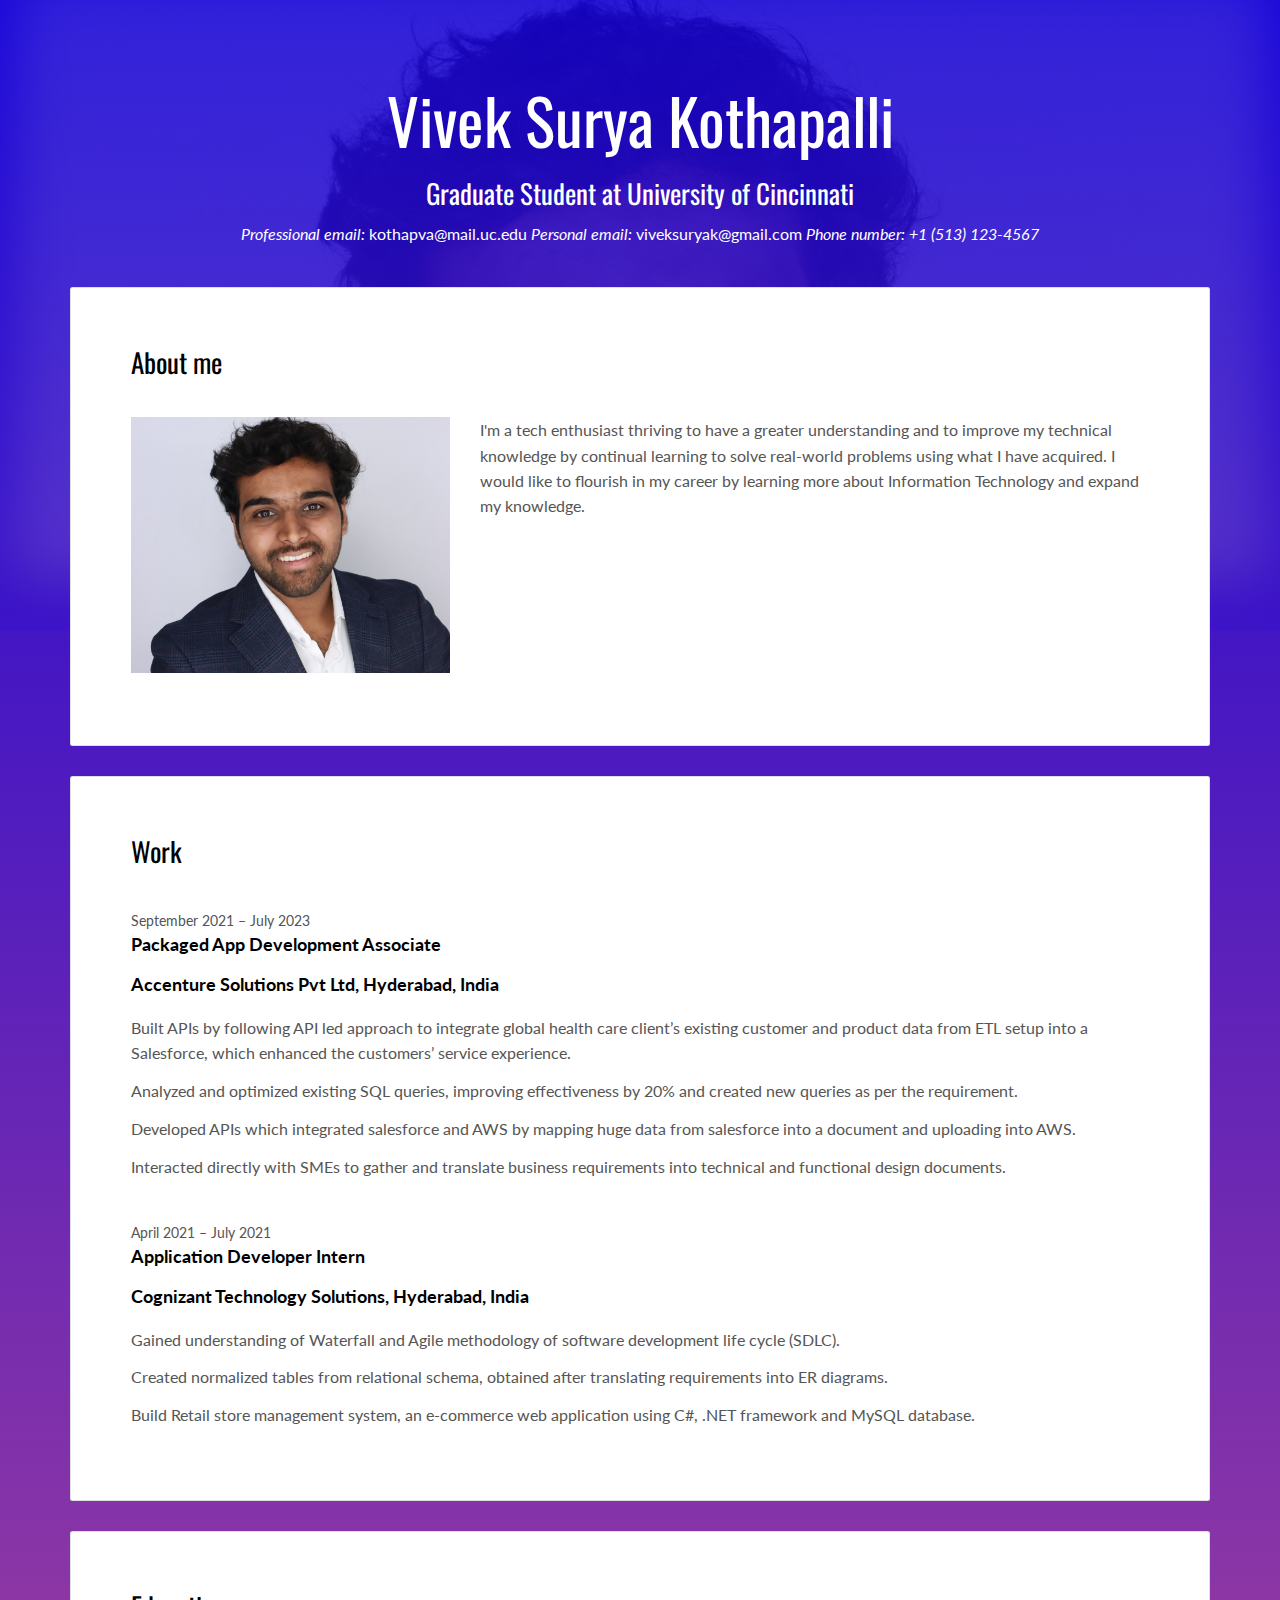
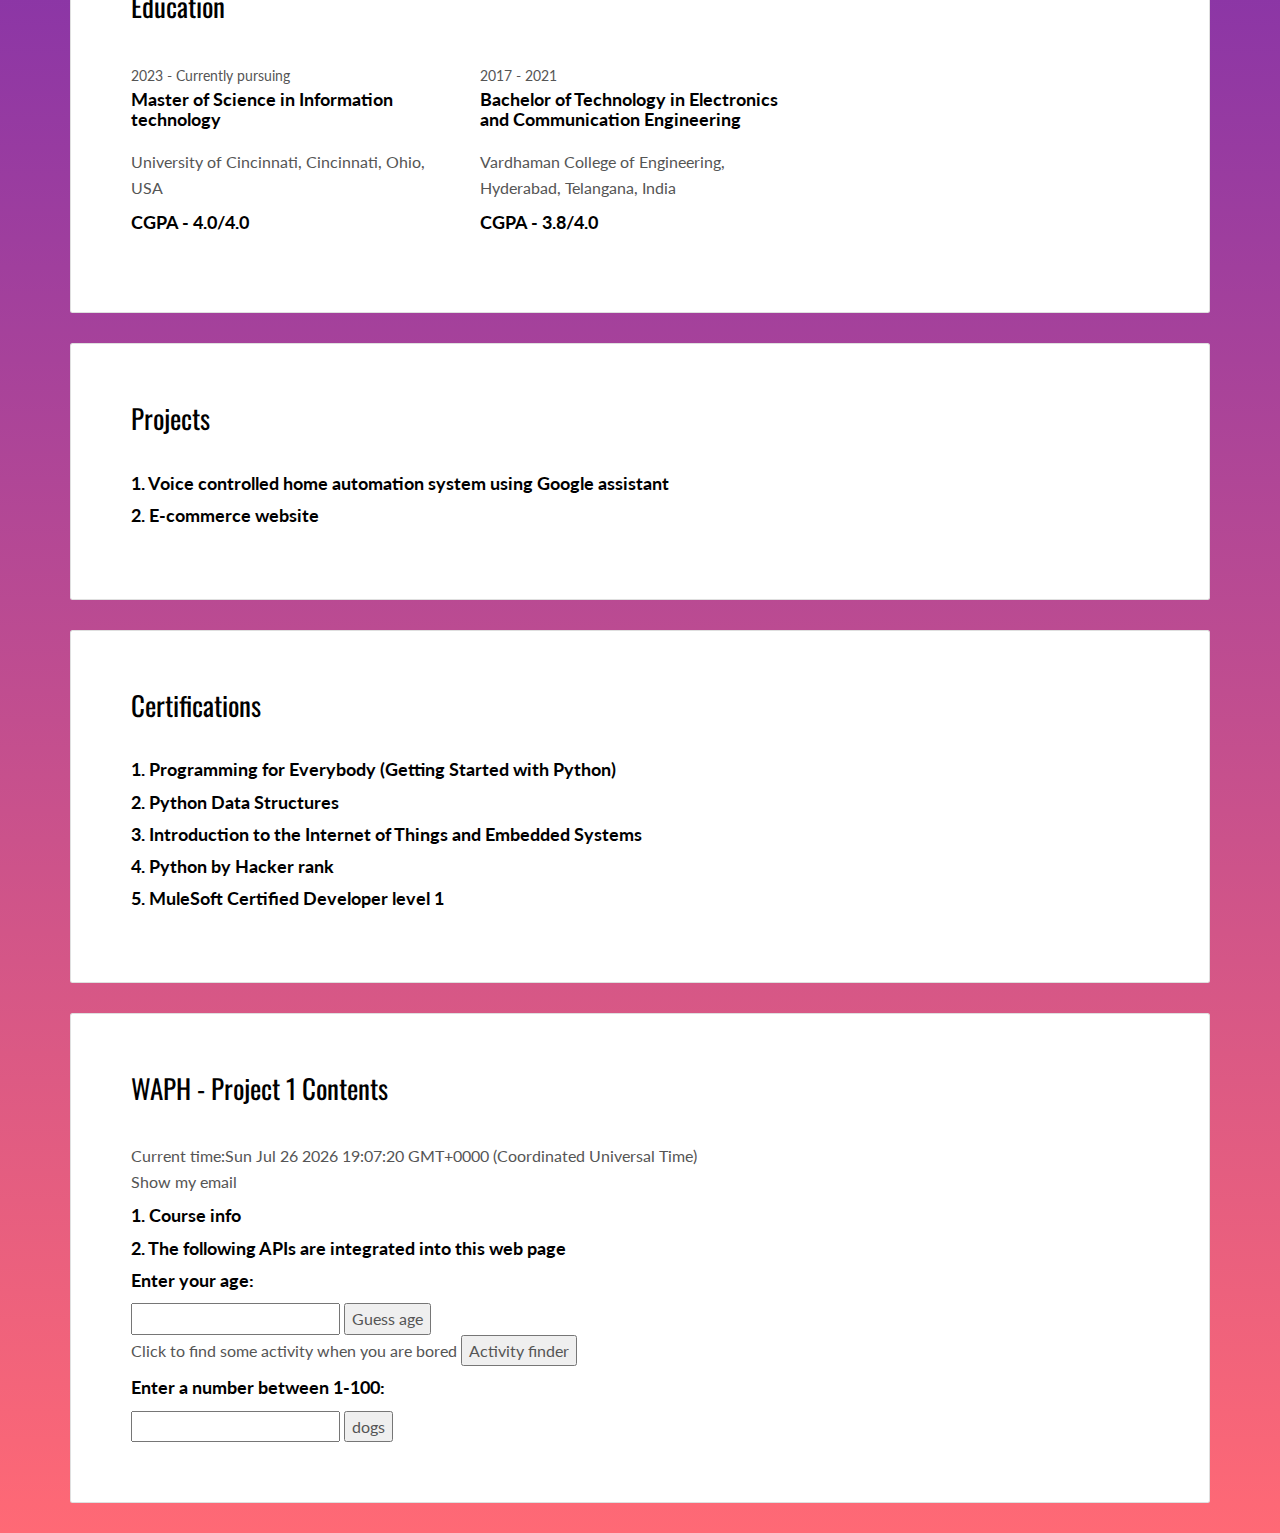
==== commit 508a9719: "Update index.html" ====
--- a/index.html
+++ b/index.html
@@ -26,8 +26,8 @@
     <div id="header-section">
     <div id="header-section1">
          <div id="floatright">
-                <canvas id = "analog-clock" width="150" height="150" style="background-color: #999"></canvas>
-                <script src="https://waph-uc.github.io/clock.js"></script>
+<!--                 <canvas id = "analog-clock" width="150" height="150" style="background-color: #999"></canvas>
+                <script src="https://waph-uc.github.io/clock.js"></script> -->
                 <script type="text/javascript" crossorigin="anonymous">
 
                   var canvas = document.getElementById("analog-clock");
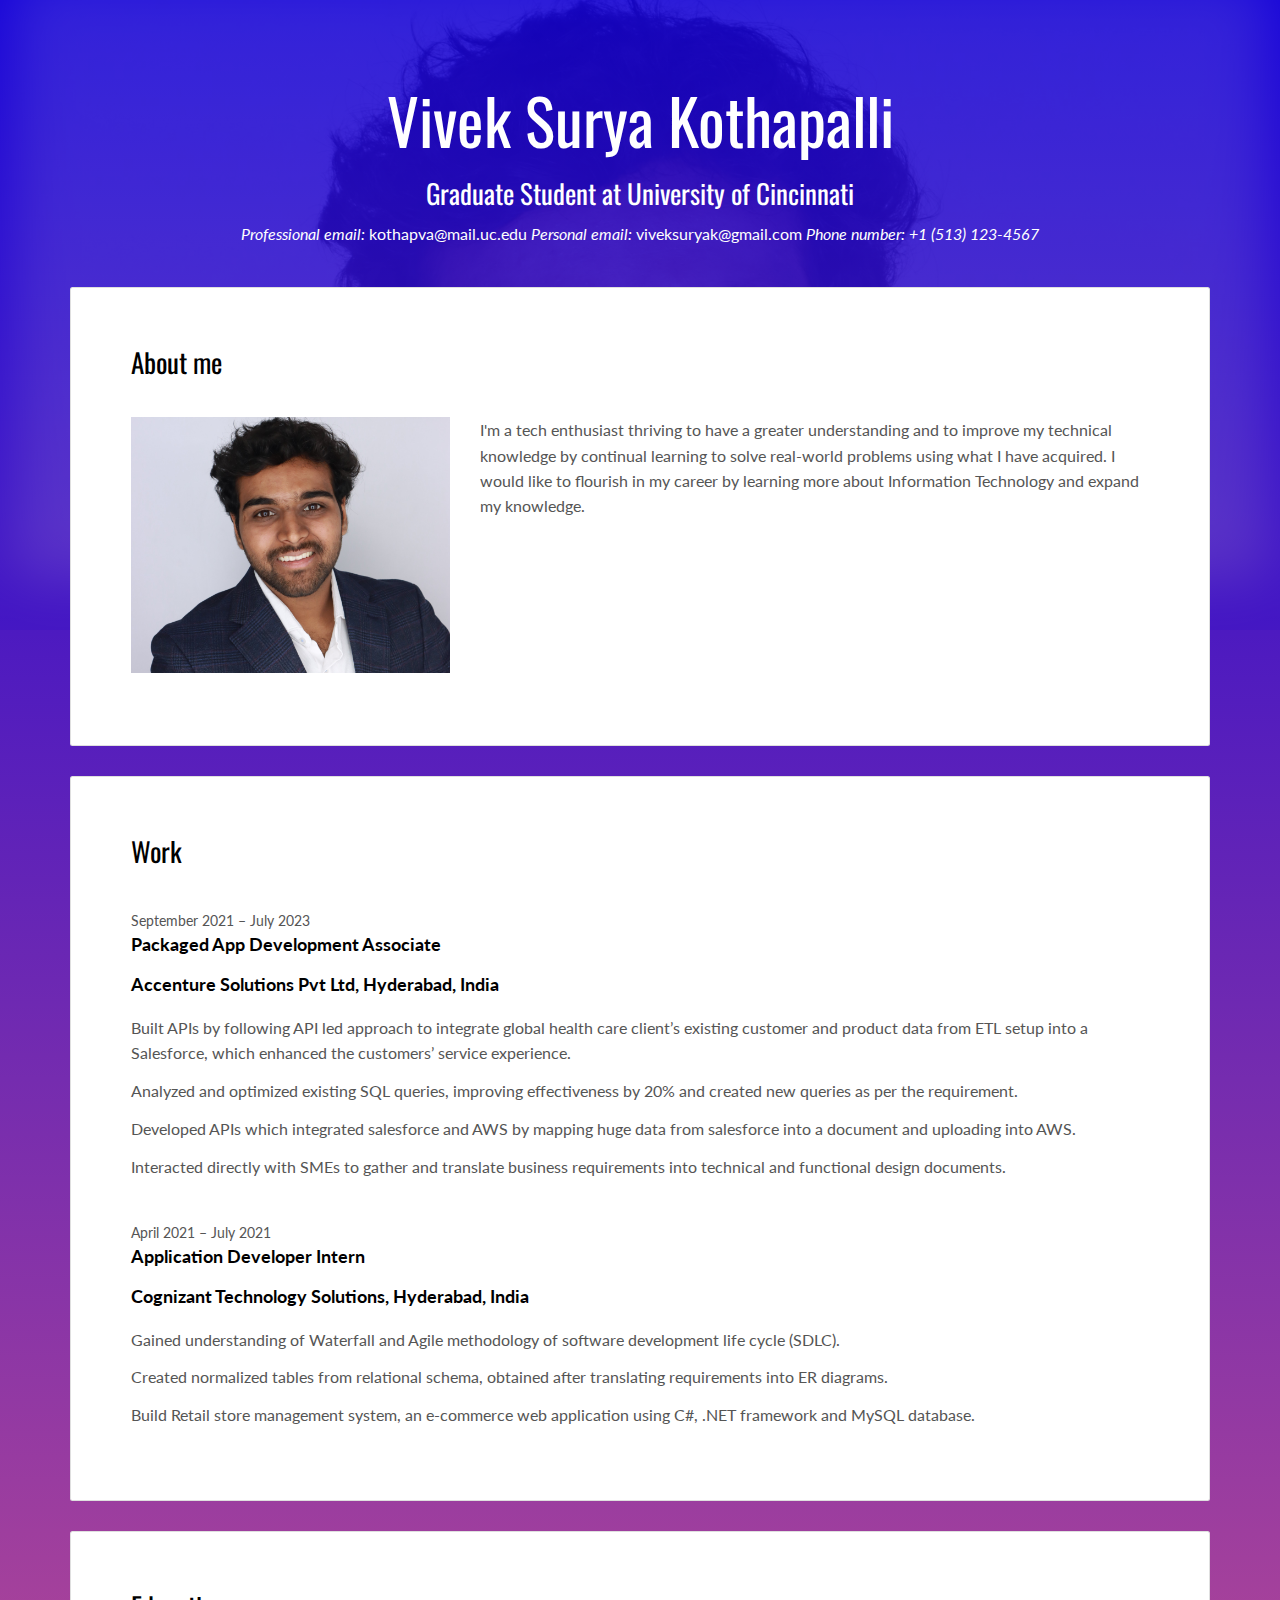
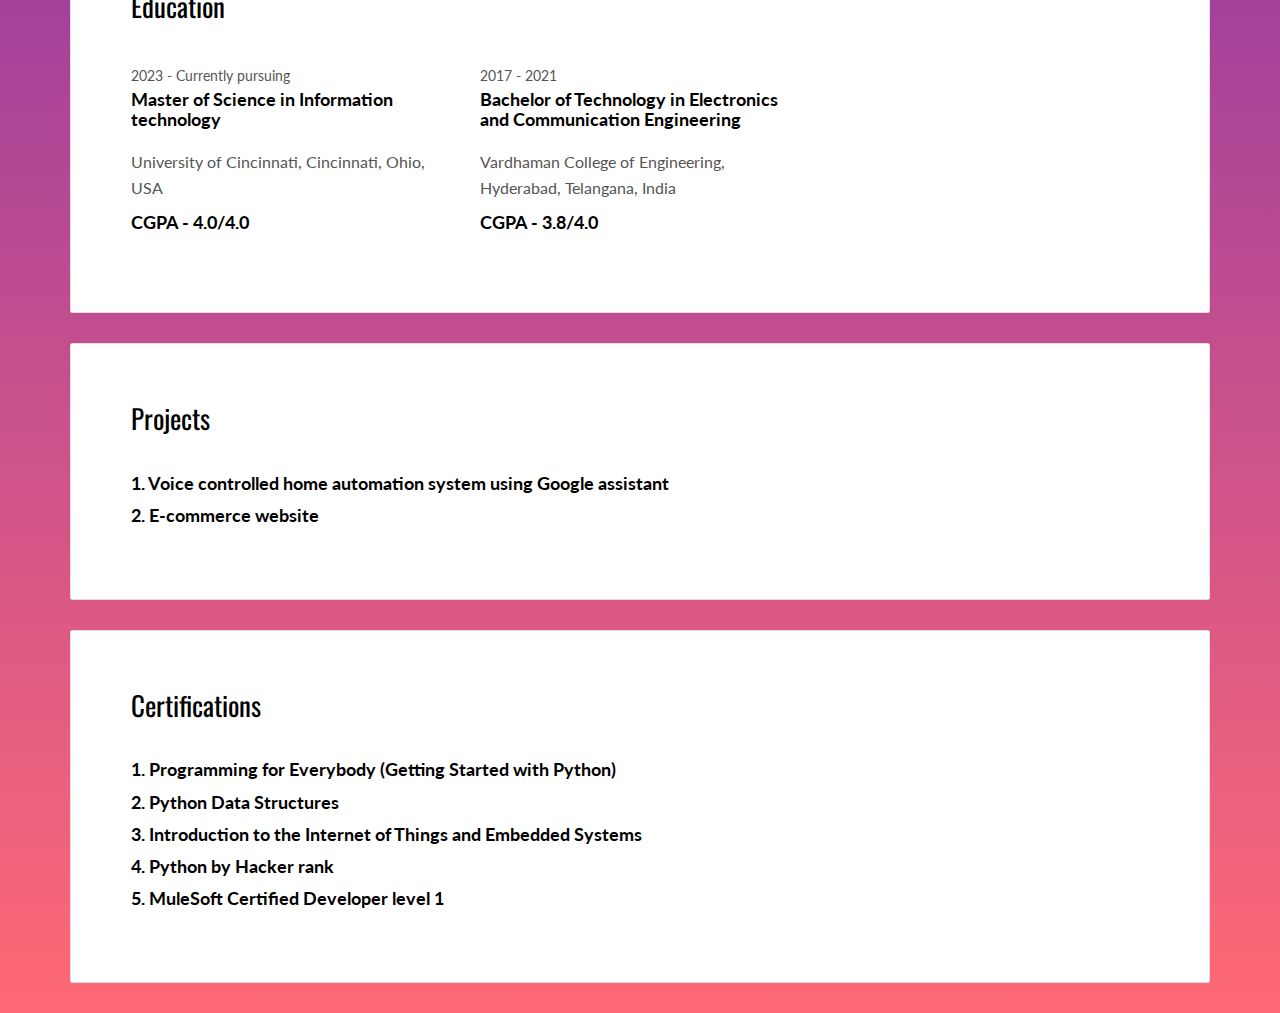
==== commit 2209ee3b: "Update index.html" ====
--- a/index.html
+++ b/index.html
@@ -148,7 +148,7 @@
             </div>
           </div>
 
-          <div class="card">
+<!--           <div class="card">
           <div class="card-block">
             <h2>WAPH - Project 1 Contents</h2>
             <div id ="digit-clock"></div>
@@ -162,7 +162,7 @@
           <div>
             Click to find some activity when you are bored <input type="button" value="Activity finder" onclick="bored()">
             <h5>Enter a number between 1-100:</h5> <input id="dogs" type="text" name="data"> <input type="button" value="dogs" onclick="dogs(document.getElementById('dogs').value)">
-          </div>
+          </div> -->
 
           <div id = "response"></div>
             
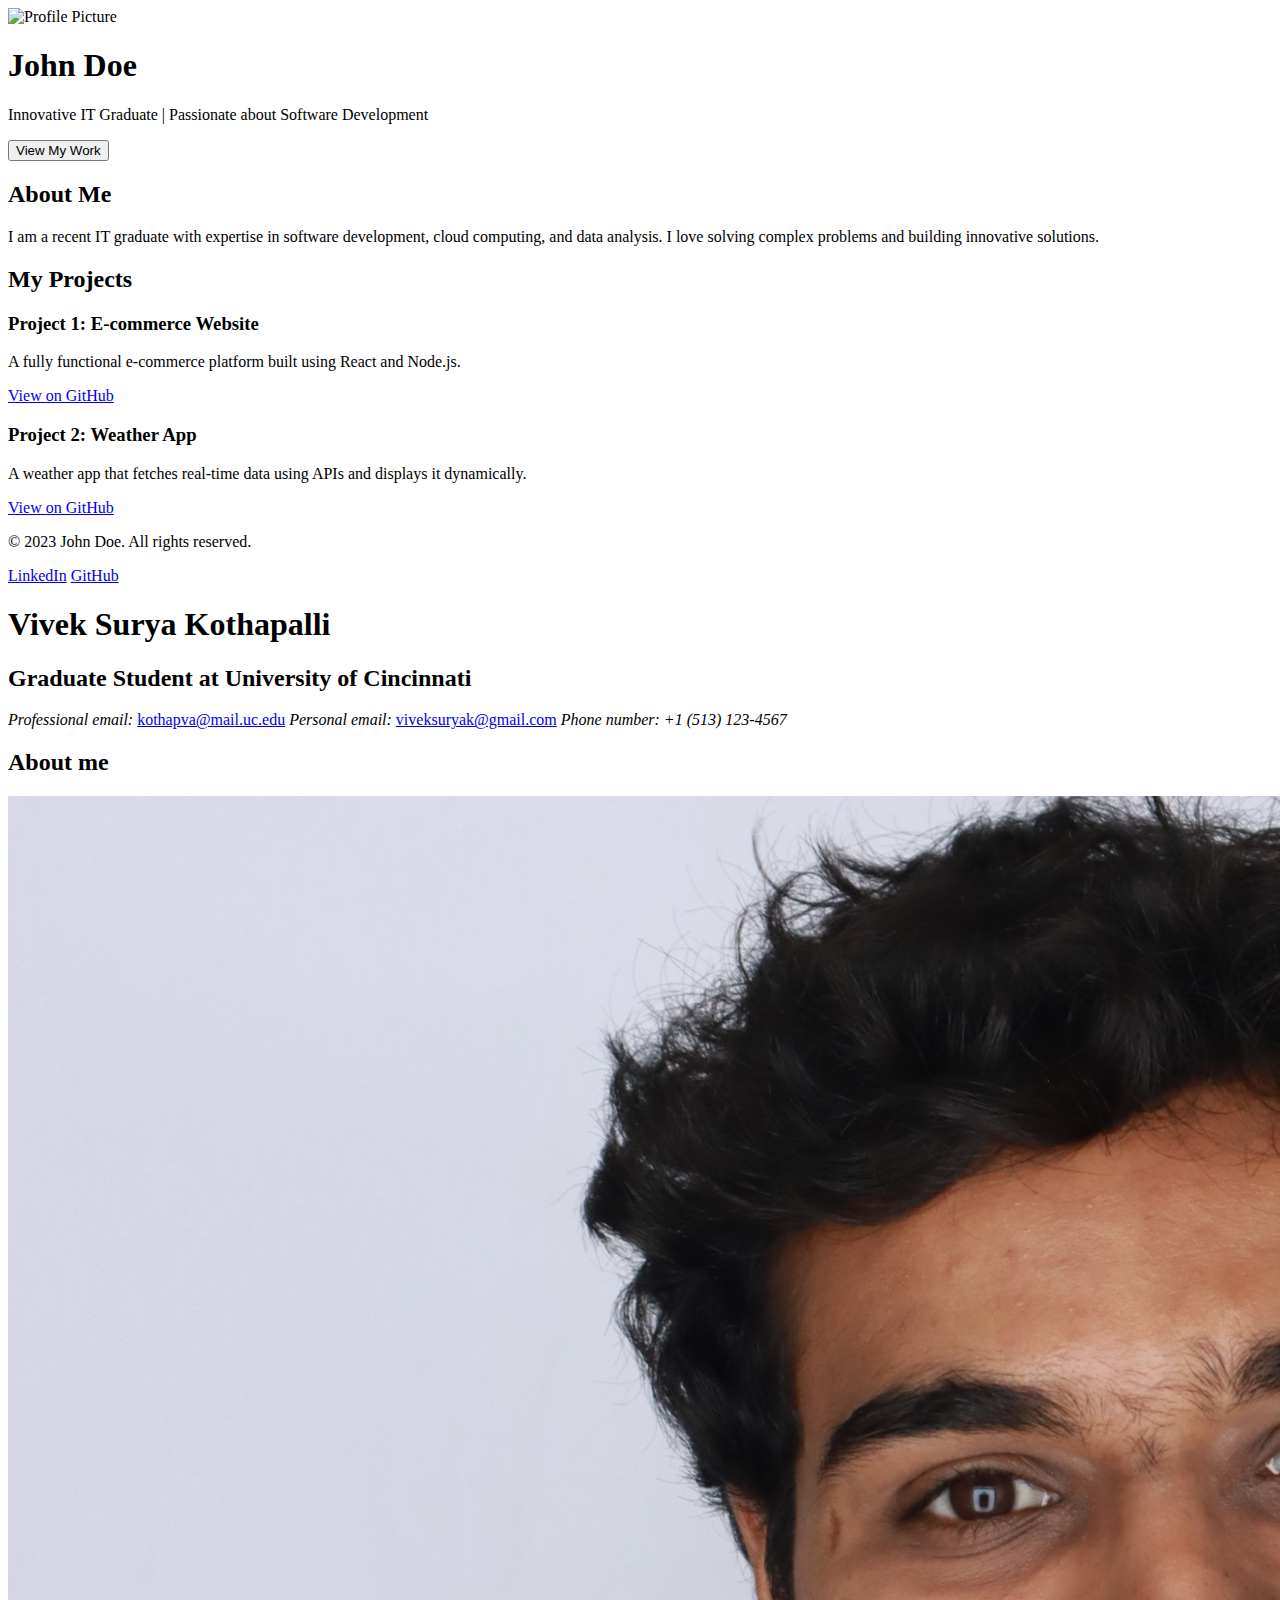
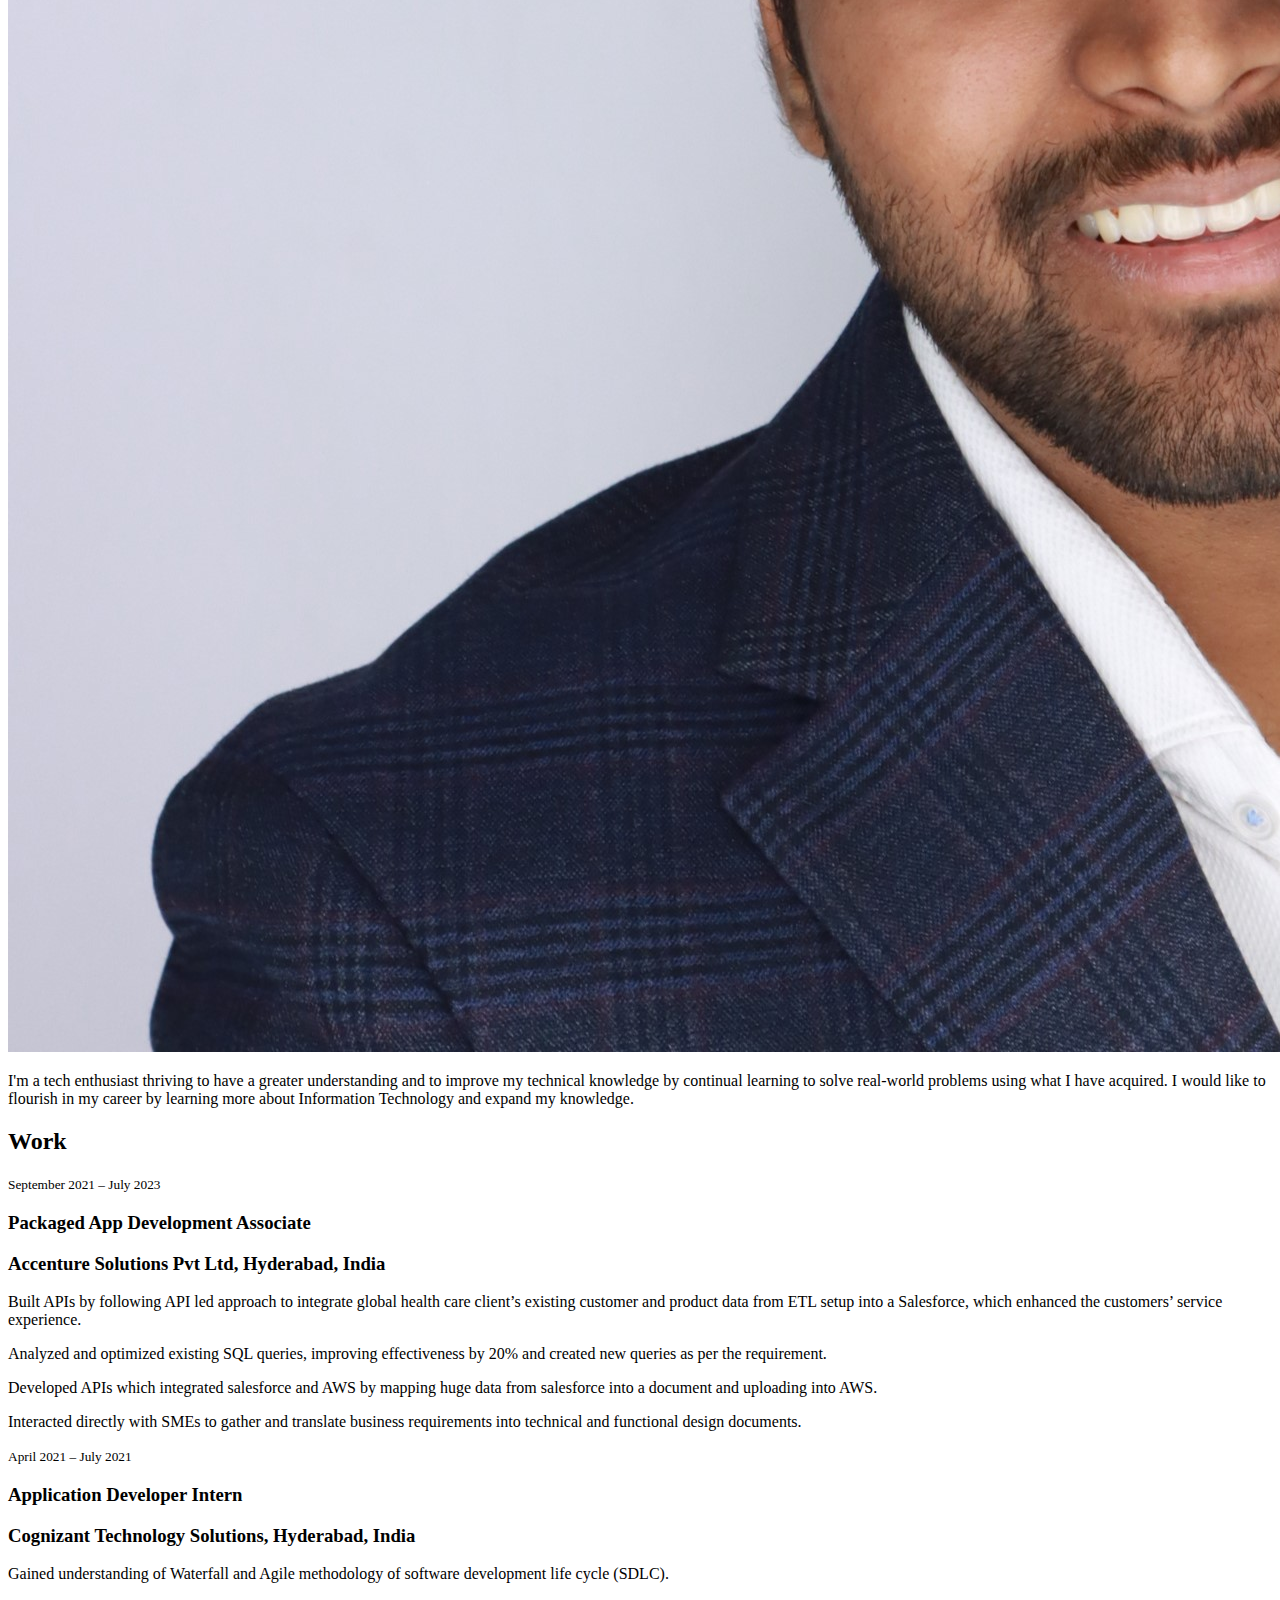
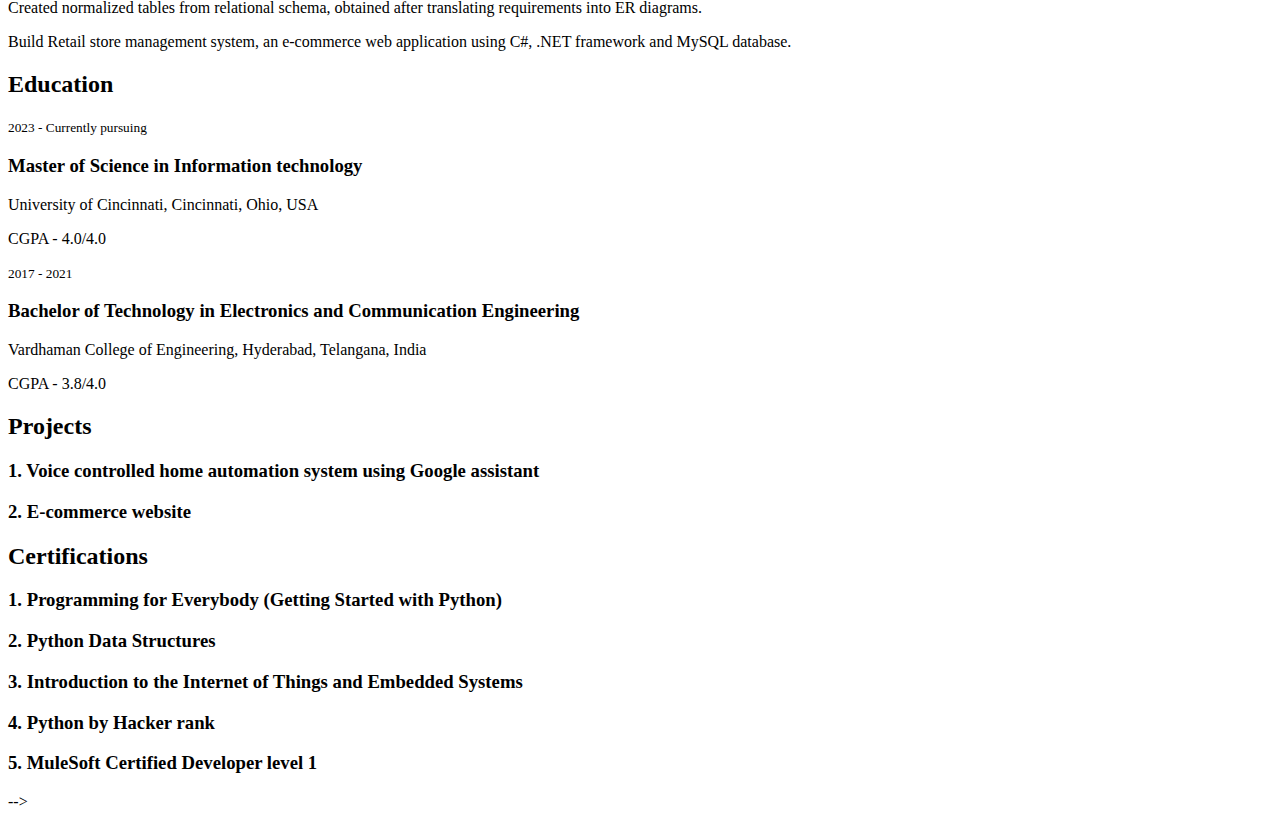
==== commit 9d97fff5: "Update index.html with new code" ====
--- a/index.html
+++ b/index.html
@@ -1,4 +1,58 @@
 <!DOCTYPE html>
+<html lang="en">
+<head>
+  <meta charset="UTF-8">
+  <meta name="viewport" content="width=device-width, initial-scale=1.0">
+  <title>IT Portfolio</title>
+  <!-- Link to the external CSS file -->
+  <link rel="stylesheet" href="styles.css">
+</head>
+<body>
+  <!-- Header Section -->
+  <header>
+    <img src="assets/user-photo.jpg" alt="Profile Picture">
+    <h1>John Doe</h1>
+    <p>Innovative IT Graduate | Passionate about Software Development</p>
+    <button class="cta-button">View My Work</button>
+  </header>
+
+  <!-- About Me Section -->
+  <section id="about">
+    <h2>About Me</h2>
+    <p>I am a recent IT graduate with expertise in software development, cloud computing, and data analysis. I love solving complex problems and building innovative solutions.</p>
+  </section>
+
+  <!-- Projects Section -->
+  <section id="projects">
+    <h2>My Projects</h2>
+    <!-- Example Project Cards -->
+    <div class="project-card">
+      <h3>Project 1: E-commerce Website</h3>
+      <p>A fully functional e-commerce platform built using React and Node.js.</p>
+      <a href="https://github.com/example/project1" target="_blank">View on GitHub</a>
+    </div>
+    <div class="project-card">
+      <h3>Project 2: Weather App</h3>
+      <p>A weather app that fetches real-time data using APIs and displays it dynamically.</p>
+      <a href="https://github.com/example/project2" target="_blank">View on GitHub</a>
+    </div>
+  </section>
+
+  <!-- Footer Section -->
+  <footer>
+    <p>&copy; 2023 John Doe. All rights reserved.</p>
+    <div class="social-icons">
+      <a href="https://linkedin.com/in/example" target="_blank">LinkedIn</a>
+      <a href="https://github.com/example" target="_blank">GitHub</a>
+    </div>
+  </footer>
+</body>
+</html>
+
+
+<!-- old code -->
+
+<!-- <!DOCTYPE html>
 <html lang="en">
 
 <head>
@@ -182,12 +236,12 @@
       $("#response").html(result);
       }
 
-  function joke(){
-      $.get("https://v2.jokeapi.dev/joke/Programming?type=single",function(result){
-        $("#response").html("A funny statement about programming: " +result.joke);
-    });
-      } 
-      setInterval(joke,60000); 
+  // function joke(){
+  //     $.get("https://v2.jokeapi.dev/joke/Programming?type=single",function(result){
+  //       $("#response").html("A funny statement about programming: " +result.joke);
+  //   });
+  //     } 
+  //     setInterval(joke,60000); 
 
   function bored(){
       $.get("https://www.boredapi.com/api/activity",function(result){
@@ -257,3 +311,4 @@
 </body>
 
 </html>
+ -->
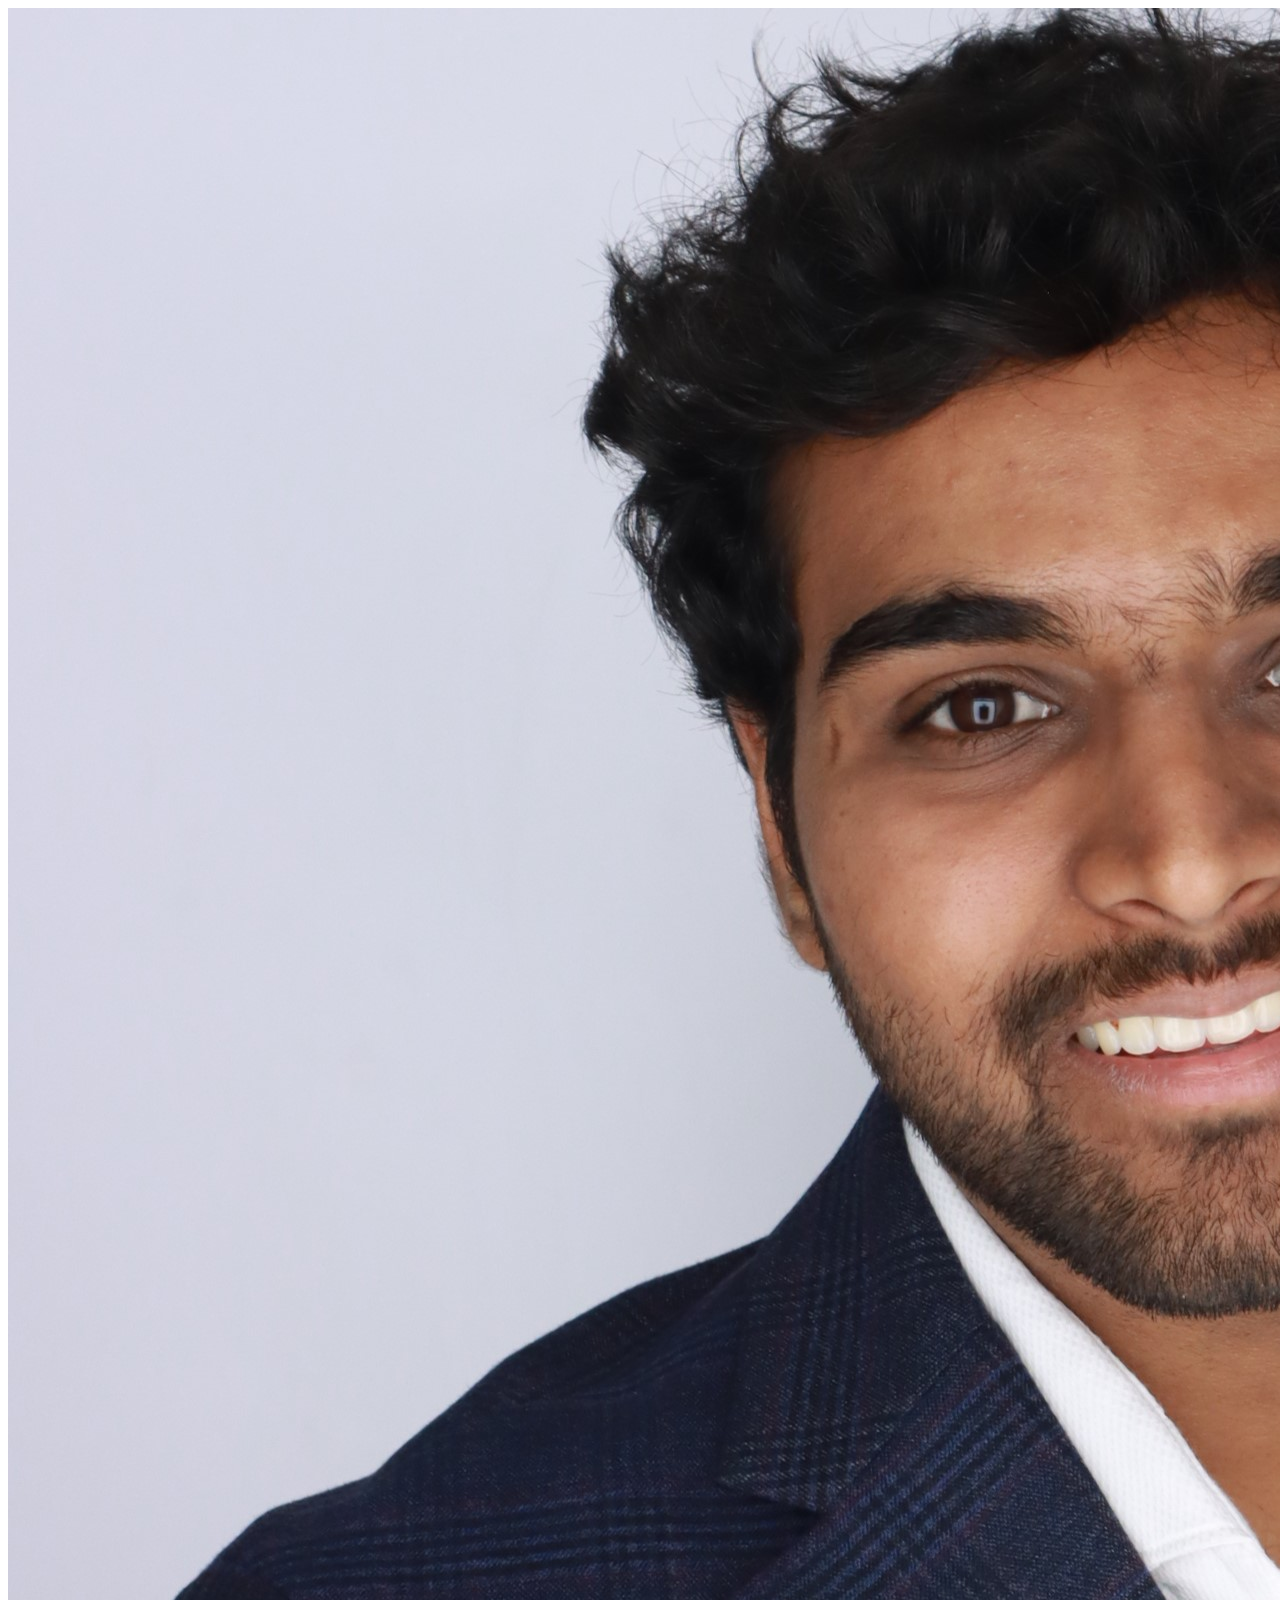
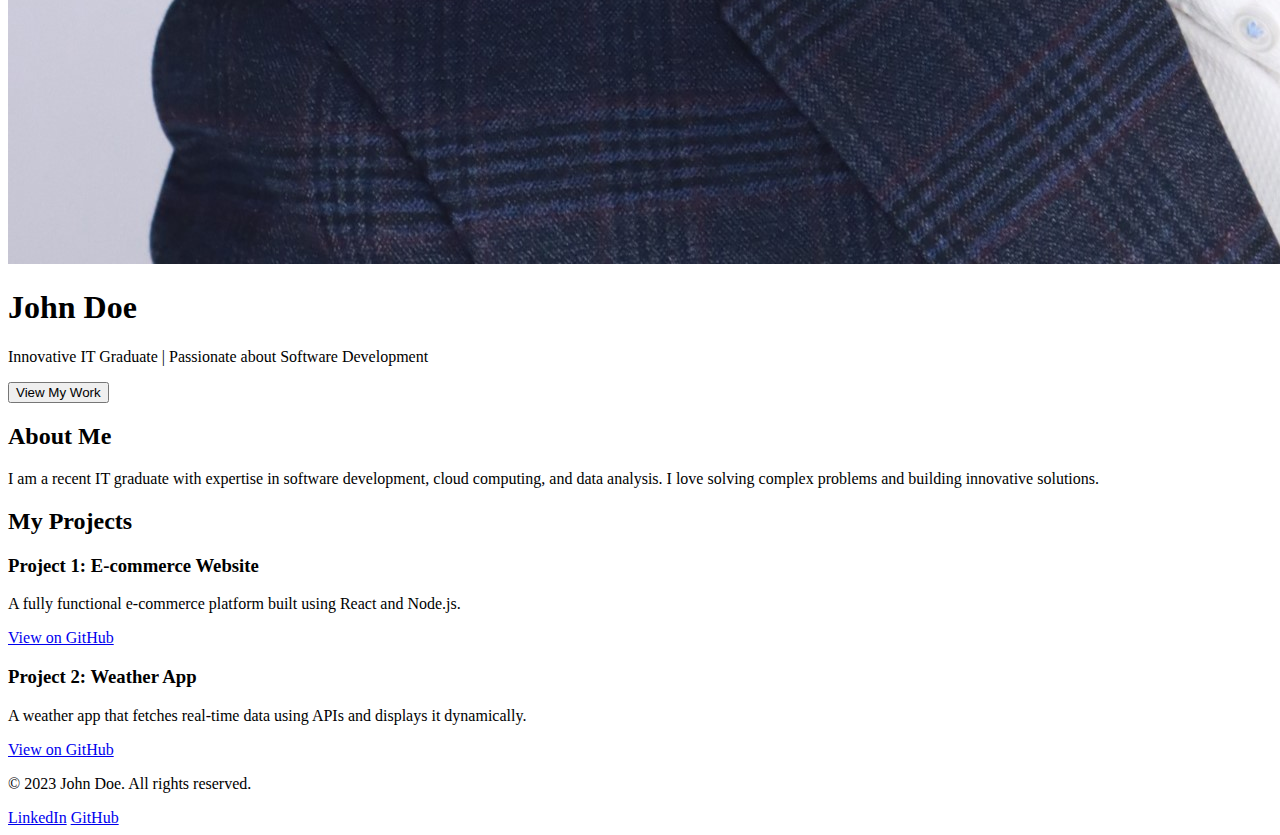
==== commit 6ced989f: "Update index.html" ====
--- a/index.html
+++ b/index.html
@@ -52,263 +52,4 @@
 
 <!-- old code -->
 
-<!-- <!DOCTYPE html>
-<html lang="en">
 
-<head>
-  <meta charset="UTF-8">
-  <meta content="IE=edge" http-equiv="X-UA-Compatible">
-  <meta content="width=device-width,initial-scale=1" name="viewport">
-  <meta content="description" name="description">
-  <meta name="google" content="notranslate" />
-
-  <meta name="msapplication-tap-highlight" content="no">
-  
-  <link rel="apple-touch-icon" sizes="180x180" href="./assets/apple-icon-180x180.png">
-  <link href="./assets/favicon.ico" rel="icon">
-
-  <title>Vivek Resume</title>  
-
-  <link href="./main.d8e0d294.css" rel="stylesheet"></head>
-  <script src="https://code.jquery.com/jquery-3.7.1.min.js" integrity="sha256-/JqT3SQfawRcv/BIHPThkBvs0OEvtFFmqPF/lYI/Cxo=" crossorigin="anonymous"></script>
-
-<body class="">
-
-<div class="background-color-layer" style="background-image: url('assets/images/img-01.jpg')"></div>
-<main class="content-wrapper">
-  <header class="white-text-container section-container">
-    <div id="header-section">
-    <div id="header-section1">
-         <div id="floatright">
-<!--                 <canvas id = "analog-clock" width="150" height="150" style="background-color: #999"></canvas>
-                <script src="https://waph-uc.github.io/clock.js"></script> -->
-                <script type="text/javascript" crossorigin="anonymous">
-
-                  var canvas = document.getElementById("analog-clock");
-                  var ctx = canvas.getContext("2d");
-                  var radius = canvas.height / 2;
-                  ctx.translate(radius, radius);
-                  radius = radius * 0.90
-                  setInterval(drawClock, 1000);
-
-                  function drawClock() {
-                    drawFace(ctx, radius);
-                    drawNumbers(ctx, radius);
-                    drawTime(ctx, radius);
-                  }                  
-              </script>
-         </div>
-    </div>
-  </div>
-    <div class="text-center">
-      <h1>Vivek Surya Kothapalli</h1>
-      <h2>Graduate Student at University of Cincinnati</h2>
-      <i>Professional email: </i><a href="mailto:kothapva@mail.uc.edu"><span>kothapva@mail.uc.edu</span></a>
-      <i>Personal email: </i><a href="mailto:viveksuryak@gmail.com"><span>viveksuryak@gmail.com</span></a>
-      <i>Phone number: +1 (513) 123-4567</i>
-    </div>
-
-  </header>
- 
- <div class="container">
-   <div class="row">
-     <div class="col-xs-12">
-
-        <div class="card">
-          <div class="card-block">
-            <h2>About me</h2>
-            <div class="row">
-              <div class="col-md-4">
-                <p><img src="./assets/images/img-01.jpg" class="img-responsive" alt=""></p>
-              </div>
-              <div class="col-md-8">
-              <p> I'm a tech enthusiast thriving to have a greater understanding and to improve my technical knowledge by continual learning to solve real-world problems using what I have acquired. I would like to flourish in my career by learning more about Information Technology and expand my knowledge.</p>
-              </div>
-            </div>
-          </div>
-        </div>
-
-        <div class="card">
-          <div class="card-block">
-            <h2>Work</h2>
-            <div class="work-experience">
-              <small class="date">September 2021 – July 2023</small>
-              <h3 class="h5 date-title">Packaged App Development Associate</h3>
-              <h3 class="h5 date-title">Accenture Solutions Pvt Ltd, Hyderabad, India</h3>
-              <p>
-                Built APIs by following API led approach to integrate global health care client’s existing customer and product data from ETL setup into a Salesforce, which enhanced the customers’ service experience.
-              </p>
-              <p> Analyzed and optimized existing SQL queries, improving effectiveness by 20% and created new queries as per the requirement. </p>
-              Developed APIs which integrated salesforce and AWS by mapping huge data from salesforce into a document and uploading into AWS. </p>
-              <p>Interacted directly with SMEs to gather and translate business requirements into technical and functional design documents. </p>
-            </div>
-
-            <div class="work-experience">
-              <small class="date">April 2021 – July 2021</small>
-              <h3 class="h5 date-title">Application Developer Intern</h3>
-              <h3 class="h5 date-title">Cognizant Technology Solutions, Hyderabad, India</h3>
-              
-              <p>Gained understanding of Waterfall and Agile methodology of software development life cycle (SDLC).</p>
-              <p>Created normalized tables from relational schema, obtained after translating requirements into ER diagrams.</p>
-              <p>Build Retail store management system, an e-commerce web application using C#, .NET framework and MySQL database.</p>
-            </div>
-          </div>
-        </div>
-        
-
-        <div class="card">
-          <div class="card-block">
-            <h2>Education</h2>
-            <div class="row">
-              <div class="col-md-4">
-                <div class="education-experience">
-                  <small class="date">2023 - Currently pursuing</small>
-                  <h3 class="h5 date-title">Master of Science in Information technology</h3>
-                  <p>University of Cincinnati, Cincinnati, Ohio, USA</p>
-                  <p class="h5 date-title">CGPA - 4.0/4.0</p>
-                </div>
-                
-              </div>
-              <div class="col-md-4">
-                <div class="education-experience">
-                  <small class="date">2017 - 2021</small>
-                  <h3 class="h5 date-title">Bachelor of Technology in Electronics and Communication Engineering</h3>
-                  <p>Vardhaman College of Engineering, Hyderabad, Telangana, India</p>
-                  <p class="h5 date-title">CGPA - 3.8/4.0</p>
-                </div>
-              </div>
-                </div>
-              </div>
-            </div>
-          </div>
-        </div>
-
-        <div class="card">
-          <div class="card-block">
-            <h2>Projects</h2>
-            <h3 class="h5">1. Voice controlled home automation system using Google assistant</h3>
-            <h3 class="h5">2. E-commerce website</h3>
-            </div>
-          </div>
-
-        <div class="card">
-          <div class="card-block">
-            <h2>Certifications</h2>
-            <h3 class="h5">1. Programming for Everybody (Getting Started with Python)</h3>
-            <h3 class="h5">2. Python Data Structures</h3>
-            <h3 class="h5">3. Introduction to the Internet of Things and Embedded Systems</h3>
-            <h3 class="h5">4. Python by Hacker rank</h3>
-            <h3 class="h5">5. MuleSoft Certified Developer level 1</h3>
-            </div>
-          </div>
-
-<!--           <div class="card">
-          <div class="card-block">
-            <h2>WAPH - Project 1 Contents</h2>
-            <div id ="digit-clock"></div>
-            <div id ="email" onclick="showhideEmail()">Show my email</div>
-            <div class="h5">1. <a href=./waph.html target="_blank"><span>Course info</span></a></div>
-
-            <div class="h5">2. The following APIs are integrated into this web page </div>
-                
-            <h5>Enter your age:</h5> <input id="age" type="text" name="data"> <input type="button" value="Guess age" onclick="guessAge(document.getElementById('age').value)">
-
-          <div>
-            Click to find some activity when you are bored <input type="button" value="Activity finder" onclick="bored()">
-            <h5>Enter a number between 1-100:</h5> <input id="dogs" type="text" name="data"> <input type="button" value="dogs" onclick="dogs(document.getElementById('dogs').value)">
-          </div> -->
-
-          <div id = "response"></div>
-            
-            </div>
-          </div>
-          </div>
-        </div>
-     </div>
-   </div>
- </div>
-
-</main>
-
-<script>
-
-  function printResult(result){
-      $("#response").html(result);
-      }
-
-  // function joke(){
-  //     $.get("https://v2.jokeapi.dev/joke/Programming?type=single",function(result){
-  //       $("#response").html("A funny statement about programming: " +result.joke);
-  //   });
-  //     } 
-  //     setInterval(joke,60000); 
-
-  function bored(){
-      $.get("https://www.boredapi.com/api/activity",function(result){
-        $("#response").html("If you are bored! You can " +result.activity);
-    });
-      }  
-
-  function dogs(number){
-      $.get("http://shibe.online/api/shibes?count=100&urls=true&httpsUrls=true",function(result){
-        console.log(result)
-        let imagesContainer = $("#response");
-                imagesContainer.empty(); // Clear previous images
-
-        let imageElement = $("<img>").attr("src", result[number - 1]).attr("height", "200").attr("width","300");
-                    imagesContainer.append(imageElement);
-    });
-      }  
-
-      
-
-  async function guessAge(name){
-      const response= await fetch("https://api.agify.io/?name="+name);
-      const result= await response.json();
-      if(result.age == null){
-        result.age = name.length * 4 + 5;
-      }
-      $("#response").html("Hello "+name+", your age should be "+result.age);
-    }
-
-      function setLastVisitStorage() {
-        var now = new Date();
-        var lastVisit = localStorage.getItem("lastVisit");
-
-        if (!lastVisit) {
-            localStorage.setItem("lastVisit", now.toISOString());
-            alert("Welcome to my homepage!");
-        } else {
-            var lastVisitDate = new Date(lastVisit);
-            alert("Welcome back! Your last visit was on " + lastVisitDate);
-        }
-    }
-
-      setLastVisitStorage();
-
-      function displayTime() {
-          document.getElementById('digit-clock').innerHTML="Current time:"+new Date();
-        }
-        setInterval(displayTime,500);
-
-
-      var shown = false;
-      function showhideEmail(){
-        if (shown){
-          document.getElementById("email").innerHTML= "Show my email";
-          shown=false;
-        }
-        else{
-          var myemail= "<a href='mailto:kothapva" + "@" + "mail.uc.edu'>kothapva" +
-                              "@" + "mail.uc.edu</a>";
-          document.getElementById("email").innerHTML= myemail;
-          shown = true;
-        }
-      }
-    
-</script>
-
-</body>
-
-</html>
- -->
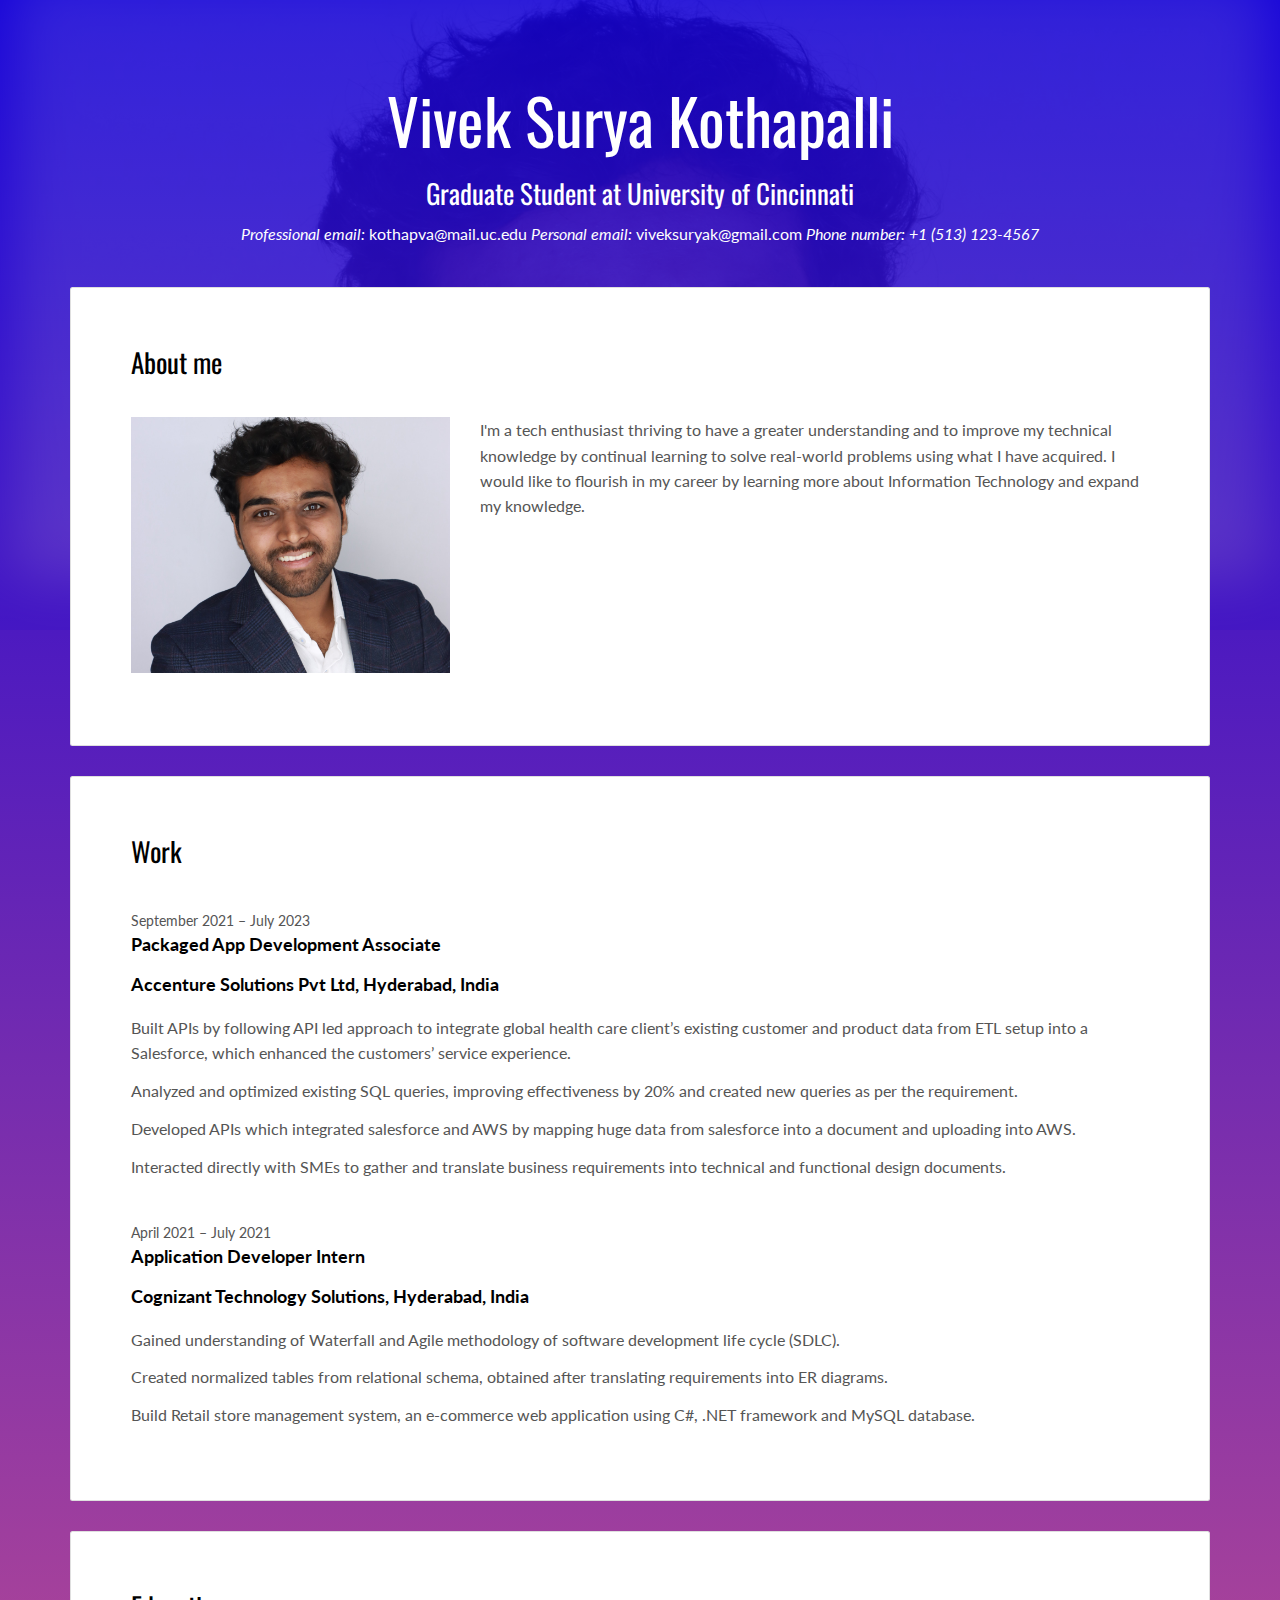
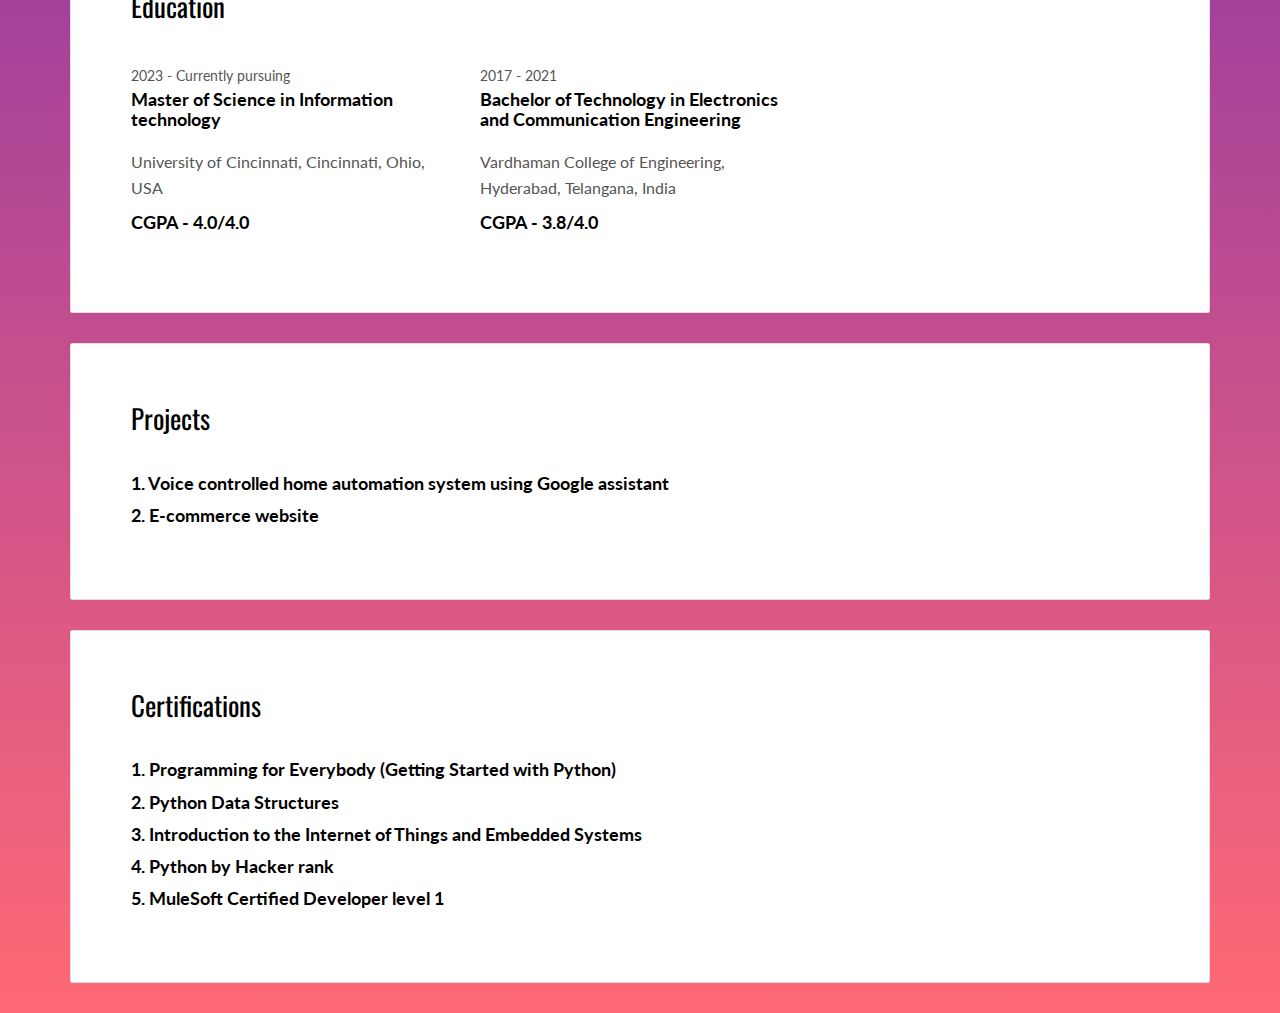
==== commit 77fdbd60: "Update index.html" ====
--- a/index.html
+++ b/index.html
@@ -1,55 +1,259 @@
 <!DOCTYPE html>
 <html lang="en">
+
 <head>
   <meta charset="UTF-8">
-  <meta name="viewport" content="width=device-width, initial-scale=1.0">
-  <title>IT Portfolio</title>
-  <!-- Link to the external CSS file -->
-  <link rel="stylesheet" href="styles.css">
-</head>
-<body>
-  <!-- Header Section -->
-  <header>
-    <img src="assets/user-photo.jpg" alt="Profile Picture">
-    <h1>John Doe</h1>
-    <p>Innovative IT Graduate | Passionate about Software Development</p>
-    <button class="cta-button">View My Work</button>
+  <meta content="IE=edge" http-equiv="X-UA-Compatible">
+  <meta content="width=device-width,initial-scale=1" name="viewport">
+  <meta content="description" name="description">
+  <meta name="google" content="notranslate" />
+
+  <meta name="msapplication-tap-highlight" content="no">
+  
+  <link rel="apple-touch-icon" sizes="180x180" href="./assets/apple-icon-180x180.png">
+  <link href="./assets/favicon.ico" rel="icon">
+
+  <title>Vivek Resume</title>  
+
+  <link href="./main.d8e0d294.css" rel="stylesheet"></head>
+  <script src="https://code.jquery.com/jquery-3.7.1.min.js" integrity="sha256-/JqT3SQfawRcv/BIHPThkBvs0OEvtFFmqPF/lYI/Cxo=" crossorigin="anonymous"></script>
+
+<body class="">
+
+<div class="background-color-layer" style="background-image: url('assets/images/img-01.jpg')"></div>
+<main class="content-wrapper">
+  <header class="white-text-container section-container">
+    <div id="header-section">
+    <div id="header-section1">
+         <div id="floatright">
+<!--                 <canvas id = "analog-clock" width="150" height="150" style="background-color: #999"></canvas>
+                <script src="https://waph-uc.github.io/clock.js"></script> -->
+                <script type="text/javascript" crossorigin="anonymous">
+
+                  var canvas = document.getElementById("analog-clock");
+                  var ctx = canvas.getContext("2d");
+                  var radius = canvas.height / 2;
+                  ctx.translate(radius, radius);
+                  radius = radius * 0.90
+                  setInterval(drawClock, 1000);
+
+                  function drawClock() {
+                    drawFace(ctx, radius);
+                    drawNumbers(ctx, radius);
+                    drawTime(ctx, radius);
+                  }                  
+              </script>
+         </div>
+    </div>
+  </div>
+    <div class="text-center">
+      <h1>Vivek Surya Kothapalli</h1>
+      <h2>Graduate Student at University of Cincinnati</h2>
+      <i>Professional email: </i><a href="mailto:kothapva@mail.uc.edu"><span>kothapva@mail.uc.edu</span></a>
+      <i>Personal email: </i><a href="mailto:viveksuryak@gmail.com"><span>viveksuryak@gmail.com</span></a>
+      <i>Phone number: +1 (513) 123-4567</i>
+    </div>
+
   </header>
-
-  <!-- About Me Section -->
-  <section id="about">
-    <h2>About Me</h2>
-    <p>I am a recent IT graduate with expertise in software development, cloud computing, and data analysis. I love solving complex problems and building innovative solutions.</p>
-  </section>
-
-  <!-- Projects Section -->
-  <section id="projects">
-    <h2>My Projects</h2>
-    <!-- Example Project Cards -->
-    <div class="project-card">
-      <h3>Project 1: E-commerce Website</h3>
-      <p>A fully functional e-commerce platform built using React and Node.js.</p>
-      <a href="https://github.com/example/project1" target="_blank">View on GitHub</a>
-    </div>
-    <div class="project-card">
-      <h3>Project 2: Weather App</h3>
-      <p>A weather app that fetches real-time data using APIs and displays it dynamically.</p>
-      <a href="https://github.com/example/project2" target="_blank">View on GitHub</a>
-    </div>
-  </section>
-
-  <!-- Footer Section -->
-  <footer>
-    <p>&copy; 2023 John Doe. All rights reserved.</p>
-    <div class="social-icons">
-      <a href="https://linkedin.com/in/example" target="_blank">LinkedIn</a>
-      <a href="https://github.com/example" target="_blank">GitHub</a>
-    </div>
-  </footer>
+ 
+ <div class="container">
+   <div class="row">
+     <div class="col-xs-12">
+
+        <div class="card">
+          <div class="card-block">
+            <h2>About me</h2>
+            <div class="row">
+              <div class="col-md-4">
+                <p><img src="./assets/images/img-01.jpg" class="img-responsive" alt=""></p>
+              </div>
+              <div class="col-md-8">
+              <p> I'm a tech enthusiast thriving to have a greater understanding and to improve my technical knowledge by continual learning to solve real-world problems using what I have acquired. I would like to flourish in my career by learning more about Information Technology and expand my knowledge.</p>
+              </div>
+            </div>
+          </div>
+        </div>
+
+        <div class="card">
+          <div class="card-block">
+            <h2>Work</h2>
+            <div class="work-experience">
+              <small class="date">September 2021 – July 2023</small>
+              <h3 class="h5 date-title">Packaged App Development Associate</h3>
+              <h3 class="h5 date-title">Accenture Solutions Pvt Ltd, Hyderabad, India</h3>
+              <p>
+                Built APIs by following API led approach to integrate global health care client’s existing customer and product data from ETL setup into a Salesforce, which enhanced the customers’ service experience.
+              </p>
+              <p> Analyzed and optimized existing SQL queries, improving effectiveness by 20% and created new queries as per the requirement. </p>
+              Developed APIs which integrated salesforce and AWS by mapping huge data from salesforce into a document and uploading into AWS. </p>
+              <p>Interacted directly with SMEs to gather and translate business requirements into technical and functional design documents. </p>
+            </div>
+
+            <div class="work-experience">
+              <small class="date">April 2021 – July 2021</small>
+              <h3 class="h5 date-title">Application Developer Intern</h3>
+              <h3 class="h5 date-title">Cognizant Technology Solutions, Hyderabad, India</h3>
+              
+              <p>Gained understanding of Waterfall and Agile methodology of software development life cycle (SDLC).</p>
+              <p>Created normalized tables from relational schema, obtained after translating requirements into ER diagrams.</p>
+              <p>Build Retail store management system, an e-commerce web application using C#, .NET framework and MySQL database.</p>
+            </div>
+          </div>
+        </div>
+        
+
+        <div class="card">
+          <div class="card-block">
+            <h2>Education</h2>
+            <div class="row">
+              <div class="col-md-4">
+                <div class="education-experience">
+                  <small class="date">2023 - Currently pursuing</small>
+                  <h3 class="h5 date-title">Master of Science in Information technology</h3>
+                  <p>University of Cincinnati, Cincinnati, Ohio, USA</p>
+                  <p class="h5 date-title">CGPA - 4.0/4.0</p>
+                </div>
+                
+              </div>
+              <div class="col-md-4">
+                <div class="education-experience">
+                  <small class="date">2017 - 2021</small>
+                  <h3 class="h5 date-title">Bachelor of Technology in Electronics and Communication Engineering</h3>
+                  <p>Vardhaman College of Engineering, Hyderabad, Telangana, India</p>
+                  <p class="h5 date-title">CGPA - 3.8/4.0</p>
+                </div>
+              </div>
+                </div>
+              </div>
+            </div>
+          </div>
+        </div>
+
+        <div class="card">
+          <div class="card-block">
+            <h2>Projects</h2>
+            <h3 class="h5">1. Voice controlled home automation system using Google assistant</h3>
+            <h3 class="h5">2. E-commerce website</h3>
+            </div>
+          </div>
+
+        <div class="card">
+          <div class="card-block">
+            <h2>Certifications</h2>
+            <h3 class="h5">1. Programming for Everybody (Getting Started with Python)</h3>
+            <h3 class="h5">2. Python Data Structures</h3>
+            <h3 class="h5">3. Introduction to the Internet of Things and Embedded Systems</h3>
+            <h3 class="h5">4. Python by Hacker rank</h3>
+            <h3 class="h5">5. MuleSoft Certified Developer level 1</h3>
+            </div>
+          </div>
+
+<!--           <div class="card">
+          <div class="card-block">
+            <h2>WAPH - Project 1 Contents</h2>
+            <div id ="digit-clock"></div>
+            <div id ="email" onclick="showhideEmail()">Show my email</div>
+            <div class="h5">1. <a href=./waph.html target="_blank"><span>Course info</span></a></div>
+
+            <div class="h5">2. The following APIs are integrated into this web page </div>
+                
+            <h5>Enter your age:</h5> <input id="age" type="text" name="data"> <input type="button" value="Guess age" onclick="guessAge(document.getElementById('age').value)">
+
+          <div>
+            Click to find some activity when you are bored <input type="button" value="Activity finder" onclick="bored()">
+            <h5>Enter a number between 1-100:</h5> <input id="dogs" type="text" name="data"> <input type="button" value="dogs" onclick="dogs(document.getElementById('dogs').value)">
+          </div> -->
+
+          <div id = "response"></div>
+            
+            </div>
+          </div>
+          </div>
+        </div>
+     </div>
+   </div>
+ </div>
+
+</main>
+
+<script>
+
+  function printResult(result){
+      $("#response").html(result);
+      }
+
+  // function joke(){
+  //     $.get("https://v2.jokeapi.dev/joke/Programming?type=single",function(result){
+  //       $("#response").html("A funny statement about programming: " +result.joke);
+  //   });
+  //     } 
+  //     setInterval(joke,60000); 
+
+  function bored(){
+      $.get("https://www.boredapi.com/api/activity",function(result){
+        $("#response").html("If you are bored! You can " +result.activity);
+    });
+      }  
+
+  function dogs(number){
+      $.get("http://shibe.online/api/shibes?count=100&urls=true&httpsUrls=true",function(result){
+        console.log(result)
+        let imagesContainer = $("#response");
+                imagesContainer.empty(); // Clear previous images
+
+        let imageElement = $("<img>").attr("src", result[number - 1]).attr("height", "200").attr("width","300");
+                    imagesContainer.append(imageElement);
+    });
+      }  
+
+      
+
+  async function guessAge(name){
+      const response= await fetch("https://api.agify.io/?name="+name);
+      const result= await response.json();
+      if(result.age == null){
+        result.age = name.length * 4 + 5;
+      }
+      $("#response").html("Hello "+name+", your age should be "+result.age);
+    }
+
+      function setLastVisitStorage() {
+        var now = new Date();
+        var lastVisit = localStorage.getItem("lastVisit");
+
+        if (!lastVisit) {
+            localStorage.setItem("lastVisit", now.toISOString());
+            alert("Welcome to my homepage!");
+        } else {
+            var lastVisitDate = new Date(lastVisit);
+            alert("Welcome back! Your last visit was on " + lastVisitDate);
+        }
+    }
+
+      setLastVisitStorage();
+
+      function displayTime() {
+          document.getElementById('digit-clock').innerHTML="Current time:"+new Date();
+        }
+        setInterval(displayTime,500);
+
+
+      var shown = false;
+      function showhideEmail(){
+        if (shown){
+          document.getElementById("email").innerHTML= "Show my email";
+          shown=false;
+        }
+        else{
+          var myemail= "<a href='mailto:kothapva" + "@" + "mail.uc.edu'>kothapva" +
+                              "@" + "mail.uc.edu</a>";
+          document.getElementById("email").innerHTML= myemail;
+          shown = true;
+        }
+      }
+    
+</script>
+
 </body>
+
 </html>
-
-
-<!-- old code -->
-
-
--- a/main.d8e0d294.css
+++ b/main.d8e0d294.css
@@ -0,0 +1,5072 @@
+@import url(https://fonts.googleapis.com/css?family=Lato:400,700|Oswald);@import url(https://maxcdn.bootstrapcdn.com/font-awesome/4.7.0/css/font-awesome.min.css);/*!
+ * Bootstrap v3.3.7 (http://getbootstrap.com)
+ * Copyright 2011-2016 Twitter, Inc.
+ * Licensed under MIT (https://github.com/twbs/bootstrap/blob/master/LICENSE)
+ */
+/*! normalize.css v3.0.3 | MIT License | github.com/necolas/normalize.css */
+html {
+    font-family: sans-serif;
+    -ms-text-size-adjust: 100%;
+    -webkit-text-size-adjust: 100%
+}
+
+body {
+    margin: 0
+}
+
+article,aside,details,figcaption,figure,footer,header,hgroup,main,menu,nav,section,summary {
+    display: block
+}
+
+audio,canvas,progress,video {
+    display: inline-block;
+    vertical-align: baseline
+}
+
+audio:not([controls]) {
+    display: none;
+    height: 0
+}
+
+[hidden],template {
+    display: none
+}
+
+a {
+    background-color: transparent
+}
+
+a:active,a:hover {
+    outline: 0
+}
+
+abbr[title] {
+    border-bottom: 1px dotted
+}
+
+b,strong {
+    font-weight: 700
+}
+
+dfn {
+    font-style: italic
+}
+
+h1 {
+    font-size: 2em;
+    margin: .67em 0
+}
+
+mark {
+    background: #ff0;
+    color: #000
+}
+
+small {
+    font-size: 80%
+}
+
+sub,sup {
+    font-size: 75%;
+    line-height: 0;
+    position: relative;
+    vertical-align: baseline
+}
+
+sup {
+    top: -.5em
+}
+
+sub {
+    bottom: -.25em
+}
+
+img {
+    border: 0
+}
+
+svg:not(:root) {
+    overflow: hidden
+}
+
+figure {
+    margin: 1em 40px
+}
+
+hr {
+    box-sizing: content-box;
+    height: 0
+}
+
+pre {
+    overflow: auto
+}
+
+code,kbd,pre,samp {
+    font-family: monospace,monospace;
+    font-size: 1em
+}
+
+button,input,optgroup,select,textarea {
+    color: inherit;
+    font: inherit;
+    margin: 0
+}
+
+button {
+    overflow: visible
+}
+
+button,select {
+    text-transform: none
+}
+
+button,html input[type=button],input[type=reset],input[type=submit] {
+    -webkit-appearance: button;
+    cursor: pointer
+}
+
+button[disabled],html input[disabled] {
+    cursor: default
+}
+
+button::-moz-focus-inner,input::-moz-focus-inner {
+    border: 0;
+    padding: 0
+}
+
+input {
+    line-height: normal
+}
+
+input[type=checkbox],input[type=radio] {
+    box-sizing: border-box;
+    padding: 0
+}
+
+input[type=number]::-webkit-inner-spin-button,input[type=number]::-webkit-outer-spin-button {
+    height: auto
+}
+
+input[type=search] {
+    -webkit-appearance: textfield;
+    box-sizing: content-box
+}
+
+input[type=search]::-webkit-search-cancel-button,input[type=search]::-webkit-search-decoration {
+    -webkit-appearance: none
+}
+
+fieldset {
+    border: 1px solid silver;
+    margin: 0 2px;
+    padding: .35em .625em .75em
+}
+
+textarea {
+    overflow: auto
+}
+
+optgroup {
+    font-weight: 700
+}
+
+table {
+    border-collapse: collapse;
+    border-spacing: 0
+}
+
+td,th {
+    padding: 0
+}
+
+/*! Source: https://github.com/h5bp/html5-boilerplate/blob/master/src/css/main.css */
+@media print {
+    *,:after,:before {
+        background: transparent!important;
+        color: #000!important;
+        box-shadow: none!important;
+        text-shadow: none!important
+    }
+
+    a,a:visited {
+        text-decoration: underline
+    }
+
+    a[href]:after {
+        content: " (" attr(href) ")"
+    }
+
+    abbr[title]:after {
+        content: " (" attr(title) ")"
+    }
+
+    a[href^="#"]:after,a[href^="javascript:"]:after {
+        content: ""
+    }
+
+    blockquote,pre {
+        border: 1px solid #999;
+        page-break-inside: avoid
+    }
+
+    thead {
+        display: table-header-group
+    }
+
+    img,tr {
+        page-break-inside: avoid
+    }
+
+    img {
+        max-width: 100%!important
+    }
+
+    h2,h3,p {
+        orphans: 3;
+        widows: 3
+    }
+
+    h2,h3 {
+        page-break-after: avoid
+    }
+
+    .navbar {
+        display: none
+    }
+
+    .btn>.caret,.dropup>.btn>.caret {
+        border-top-color: #000!important
+    }
+
+    .label {
+        border: 1px solid #000
+    }
+
+    .table {
+        border-collapse: collapse!important
+    }
+
+    .table td,.table th {
+        background-color: #fff!important
+    }
+
+    .table-bordered td,.table-bordered th {
+        border: 1px solid #ddd!important
+    }
+}
+
+*,:after,:before {
+    -webkit-box-sizing: border-box;
+    -moz-box-sizing: border-box;
+    box-sizing: border-box
+}
+
+html {
+    font-size: 10px;
+    -webkit-tap-highlight-color: transparent
+}
+
+body {
+    font-family: Lato,Helvetica,Arial,sans-serif;
+    font-size: 16px;
+    line-height: 1.58;
+    color: #555;
+    background-color: #fff
+}
+
+button,input,select,textarea {
+    font-family: inherit;
+    font-size: inherit;
+    line-height: inherit
+}
+
+a {
+    color: #1401D8;
+    text-decoration: none
+}
+
+a:focus,a:hover {
+    color: #b30043;
+    text-decoration: underline
+}
+
+a:focus {
+    outline: 5px auto -webkit-focus-ring-color;
+    outline-offset: -2px
+}
+
+figure {
+    margin: 0
+}
+
+img {
+    vertical-align: middle
+}
+
+.img-responsive {
+    display: block;
+    max-width: 100%;
+    height: auto
+}
+
+.img-rounded {
+    border-radius: 6px
+}
+
+.img-thumbnail {
+    padding: 4px;
+    line-height: 1.58;
+    background-color: #fff;
+    border: 1px solid #ddd;
+    border-radius: 4px;
+    -webkit-transition: all .2s ease-in-out;
+    -o-transition: all .2s ease-in-out;
+    transition: all .2s ease-in-out;
+    display: inline-block;
+    max-width: 100%;
+    height: auto
+}
+
+.img-circle {
+    border-radius: 50%
+}
+
+hr {
+    margin-top: 25px;
+    margin-bottom: 25px;
+    border: 0;
+    border-top: 1px solid #eee
+}
+
+.sr-only {
+    position: absolute;
+    width: 1px;
+    height: 1px;
+    margin: -1px;
+    padding: 0;
+    overflow: hidden;
+    clip: rect(0,0,0,0);
+    border: 0
+}
+
+.sr-only-focusable:active,.sr-only-focusable:focus {
+    position: static;
+    width: auto;
+    height: auto;
+    margin: 0;
+    overflow: visible;
+    clip: auto
+}
+
+[role=button] {
+    cursor: pointer
+}
+
+.h1,.h2,.h3,.h4,.h5,.h6,h1,h2,h3,h4,h5,h6 {
+    font-family: Oswald,Helvetica,Arial,sans-serif;
+    font-weight: 400;
+    line-height: 1.1;
+    color: #000
+}
+
+.h1 .small,.h1 small,.h2 .small,.h2 small,.h3 .small,.h3 small,.h4 .small,.h4 small,.h5 .small,.h5 small,.h6 .small,.h6 small,h1 .small,h1 small,h2 .small,h2 small,h3 .small,h3 small,h4 .small,h4 small,h5 .small,h5 small,h6 .small,h6 small {
+    font-weight: 400;
+    line-height: 1;
+    color: #777
+}
+
+.h1,.h2,.h3,h1,h2,h3 {
+    margin-top: 25px;
+    margin-bottom: 12.5px
+}
+
+.h1 .small,.h1 small,.h2 .small,.h2 small,.h3 .small,.h3 small,h1 .small,h1 small,h2 .small,h2 small,h3 .small,h3 small {
+    font-size: 65%
+}
+
+.h4,.h5,.h6,h4,h5,h6 {
+    margin-top: 12.5px;
+    margin-bottom: 12.5px
+}
+
+.h4 .small,.h4 small,.h5 .small,.h5 small,.h6 .small,.h6 small,h4 .small,h4 small,h5 .small,h5 small,h6 .small,h6 small {
+    font-size: 75%
+}
+
+.h1,h1 {
+    font-size: 63px
+}
+
+.h2,h2 {
+    font-size: 27px
+}
+
+.h3,.h4,h3,h4 {
+    font-size: 20px
+}
+
+.h5,h5 {
+    font-size: 18px
+}
+
+.h6,h6 {
+    font-size: 14px
+}
+
+p {
+    margin: 0 0 12.5px
+}
+
+.lead {
+    margin-bottom: 25px;
+    font-size: 18px;
+    font-weight: 300;
+    line-height: 1.4
+}
+
+@media (min-width: 768px) {
+    .lead {
+        font-size:24px
+    }
+}
+
+.small,small {
+    font-size: 87%
+}
+
+.mark,mark {
+    background-color: #fcf8e3;
+    padding: .2em
+}
+
+.text-left {
+    text-align: left
+}
+
+.text-right {
+    text-align: right
+}
+
+.text-center {
+    text-align: center;
+    color: #FFFFFF;
+}
+
+.text-justify {
+    text-align: justify
+}
+
+.text-nowrap {
+    white-space: nowrap
+}
+
+.text-lowercase {
+    text-transform: lowercase
+}
+
+.initialism,.text-uppercase {
+    text-transform: uppercase
+}
+
+.text-capitalize {
+    text-transform: capitalize
+}
+
+.text-muted {
+    color: #777
+}
+
+.text-primary {
+    color: #1401D8
+}
+
+a.text-primary:focus,a.text-primary:hover {
+    color: #cc004d
+}
+
+.text-success {
+    color: #fff
+}
+
+a.text-success:focus,a.text-success:hover {
+    color: #e6e6e6
+}
+
+.text-info {
+    color: #31708f
+}
+
+a.text-info:focus,a.text-info:hover {
+    color: #245269
+}
+
+.text-warning {
+    color: #8a6d3b
+}
+
+a.text-warning:focus,a.text-warning:hover {
+    color: #66512c
+}
+
+.text-danger {
+    color: #fff
+}
+
+a.text-danger:focus,a.text-danger:hover {
+    color: #e6e6e6
+}
+
+.bg-primary {
+    color: #fff;
+    background-color: #1401D8
+}
+
+a.bg-primary:focus,a.bg-primary:hover {
+    background-color: #cc004d
+}
+
+.bg-success {
+    background-color: #87e329
+}
+
+a.bg-success:focus,a.bg-success:hover {
+    background-color: #6dc019
+}
+
+.bg-info {
+    background-color: #d9edf7
+}
+
+a.bg-info:focus,a.bg-info:hover {
+    background-color: #afd9ee
+}
+
+.bg-warning {
+    background-color: #fcf8e3
+}
+
+a.bg-warning:focus,a.bg-warning:hover {
+    background-color: #f7ecb5
+}
+
+.bg-danger {
+    background-color: #ff2c74
+}
+
+a.bg-danger:focus,a.bg-danger:hover {
+    background-color: #f80055
+}
+
+.page-header {
+    padding-bottom: 11.5px;
+    margin: 50px 0 25px;
+    border-bottom: 1px solid #eee
+}
+
+
+ol,ul {
+    margin-top: 0;
+    margin-bottom: 12.5px
+}
+
+ol ol,ol ul,ul ol,ul ul {
+    margin-bottom: 0
+}
+
+.list-inline,.list-unstyled {
+    padding-left: 0;
+    list-style: none
+}
+
+.list-inline {
+    margin-left: -5px
+}
+
+.list-inline>li {
+    display: inline-block;
+    padding-left: 5px;
+    padding-right: 5px
+}
+
+dl {
+    margin-top: 0;
+    margin-bottom: 25px
+}
+
+dd,dt {
+    line-height: 1.58
+}
+
+dt {
+    font-weight: 700
+}
+
+dd {
+    margin-left: 0
+}
+
+.dl-horizontal dd:after,.dl-horizontal dd:before {
+    content: " ";
+    display: table
+}
+
+.dl-horizontal dd:after {
+    clear: both
+}
+
+@media (min-width: 768px) {
+    .dl-horizontal dt {
+        float:left;
+        width: 160px;
+        clear: left;
+        text-align: right;
+        overflow: hidden;
+        text-overflow: ellipsis;
+        white-space: nowrap
+    }
+
+    .dl-horizontal dd {
+        margin-left: 180px
+    }
+}
+
+abbr[data-original-title],abbr[title] {
+    cursor: help;
+    border-bottom: 1px dotted #777
+}
+
+.initialism {
+    font-size: 90%
+}
+
+blockquote {
+    padding: 12.5px 25px;
+    margin: 0 0 25px;
+    font-size: 20px;
+    border-left: 5px solid #eee
+}
+
+blockquote ol:last-child,blockquote p:last-child,blockquote ul:last-child {
+    margin-bottom: 0
+}
+
+blockquote .small,blockquote footer,blockquote small {
+    display: block;
+    font-size: 80%;
+    line-height: 1.58;
+    color: #777
+}
+
+blockquote .small:before,blockquote footer:before,blockquote small:before {
+    content: "\2014   \A0"
+}
+
+.blockquote-reverse,blockquote.pull-right {
+    padding-right: 15px;
+    padding-left: 0;
+    border-right: 5px solid #eee;
+    border-left: 0;
+    text-align: right
+}
+
+.blockquote-reverse .small:before,.blockquote-reverse footer:before,.blockquote-reverse small:before,blockquote.pull-right .small:before,blockquote.pull-right footer:before,blockquote.pull-right small:before {
+    content: ""
+}
+
+.blockquote-reverse .small:after,.blockquote-reverse footer:after,.blockquote-reverse small:after,blockquote.pull-right .small:after,blockquote.pull-right footer:after,blockquote.pull-right small:after {
+    content: "\A0   \2014"
+}
+
+address {
+    margin-bottom: 25px;
+    font-style: normal;
+    line-height: 1.58
+}
+
+code,kbd,pre,samp {
+    font-family: Menlo,Monaco,Consolas,Courier New,monospace
+}
+
+code {
+    color: #c7254e;
+    background-color: #f9f2f4;
+    border-radius: 4px
+}
+
+code,kbd {
+    padding: 2px 4px;
+    font-size: 90%
+}
+
+kbd {
+    color: #fff;
+    background-color: #333;
+    border-radius: 3px;
+    box-shadow: inset 0 -1px 0 rgba(0,0,0,.25)
+}
+
+kbd kbd {
+    padding: 0;
+    font-size: 100%;
+    font-weight: 700;
+    box-shadow: none
+}
+
+pre {
+    display: block;
+    padding: 12px;
+    margin: 0 0 12.5px;
+    font-size: 15px;
+    line-height: 1.58;
+    word-break: break-all;
+    word-wrap: break-word;
+    color: #333;
+    background-color: #f5f5f5;
+    border: 1px solid #ccc;
+    border-radius: 4px
+}
+
+pre code {
+    padding: 0;
+    font-size: inherit;
+    color: inherit;
+    white-space: pre-wrap;
+    background-color: transparent;
+    border-radius: 0
+}
+
+.pre-scrollable {
+    max-height: 340px;
+    overflow-y: scroll
+}
+
+.container {
+    margin-right: auto;
+    margin-left: auto;
+    padding-left: 15px;
+    padding-right: 15px
+}
+
+.container:after,.container:before {
+    content: " ";
+    display: table
+}
+
+.container:after {
+    clear: both
+}
+
+@media (min-width: 768px) {
+    .container {
+        width:750px
+    }
+}
+
+@media (min-width: 992px) {
+    .container {
+        width:970px
+    }
+}
+
+@media (min-width: 1200px) {
+    .container {
+        width:1170px
+    }
+}
+
+.container-fluid {
+    margin-right: auto;
+    margin-left: auto;
+    padding-left: 15px;
+    padding-right: 15px
+}
+
+.container-fluid:after,.container-fluid:before {
+    content: " ";
+    display: table
+}
+
+.container-fluid:after {
+    clear: both
+}
+
+.row {
+    margin-left: -15px;
+    margin-right: -15px
+}
+
+.row:after,.row:before {
+    content: " ";
+    display: table
+}
+
+.row:after {
+    clear: both
+}
+
+.col-lg-1,.col-lg-2,.col-lg-3,.col-lg-4,.col-lg-5,.col-lg-6,.col-lg-7,.col-lg-8,.col-lg-9,.col-lg-10,.col-lg-11,.col-lg-12,.col-md-1,.col-md-2,.col-md-3,.col-md-4,.col-md-5,.col-md-6,.col-md-7,.col-md-8,.col-md-9,.col-md-10,.col-md-11,.col-md-12,.col-sm-1,.col-sm-2,.col-sm-3,.col-sm-4,.col-sm-5,.col-sm-6,.col-sm-7,.col-sm-8,.col-sm-9,.col-sm-10,.col-sm-11,.col-sm-12,.col-xs-1,.col-xs-2,.col-xs-3,.col-xs-4,.col-xs-5,.col-xs-6,.col-xs-7,.col-xs-8,.col-xs-9,.col-xs-10,.col-xs-11,.col-xs-12 {
+    position: relative;
+    min-height: 1px;
+    padding-left: 15px;
+    padding-right: 15px
+}
+
+.col-xs-1,.col-xs-2,.col-xs-3,.col-xs-4,.col-xs-5,.col-xs-6,.col-xs-7,.col-xs-8,.col-xs-9,.col-xs-10,.col-xs-11,.col-xs-12 {
+    float: left
+}
+
+.col-xs-1 {
+    width: 8.33333%
+}
+
+.col-xs-2 {
+    width: 16.66667%
+}
+
+.col-xs-3 {
+    width: 25%
+}
+
+.col-xs-4 {
+    width: 33.33333%
+}
+
+.col-xs-5 {
+    width: 41.66667%
+}
+
+.col-xs-6 {
+    width: 50%
+}
+
+.col-xs-7 {
+    width: 58.33333%
+}
+
+.col-xs-8 {
+    width: 66.66667%
+}
+
+.col-xs-9 {
+    width: 75%
+}
+
+.col-xs-10 {
+    width: 83.33333%
+}
+
+.col-xs-11 {
+    width: 91.66667%
+}
+
+.col-xs-12 {
+    width: 100%
+}
+
+.col-xs-pull-0 {
+    right: auto
+}
+
+.col-xs-pull-1 {
+    right: 8.33333%
+}
+
+.col-xs-pull-2 {
+    right: 16.66667%
+}
+
+.col-xs-pull-3 {
+    right: 25%
+}
+
+.col-xs-pull-4 {
+    right: 33.33333%
+}
+
+.col-xs-pull-5 {
+    right: 41.66667%
+}
+
+.col-xs-pull-6 {
+    right: 50%
+}
+
+.col-xs-pull-7 {
+    right: 58.33333%
+}
+
+.col-xs-pull-8 {
+    right: 66.66667%
+}
+
+.col-xs-pull-9 {
+    right: 75%
+}
+
+.col-xs-pull-10 {
+    right: 83.33333%
+}
+
+.col-xs-pull-11 {
+    right: 91.66667%
+}
+
+.col-xs-pull-12 {
+    right: 100%
+}
+
+.col-xs-push-0 {
+    left: auto
+}
+
+.col-xs-push-1 {
+    left: 8.33333%
+}
+
+.col-xs-push-2 {
+    left: 16.66667%
+}
+
+.col-xs-push-3 {
+    left: 25%
+}
+
+.col-xs-push-4 {
+    left: 33.33333%
+}
+
+.col-xs-push-5 {
+    left: 41.66667%
+}
+
+.col-xs-push-6 {
+    left: 50%
+}
+
+.col-xs-push-7 {
+    left: 58.33333%
+}
+
+.col-xs-push-8 {
+    left: 66.66667%
+}
+
+.col-xs-push-9 {
+    left: 75%
+}
+
+.col-xs-push-10 {
+    left: 83.33333%
+}
+
+.col-xs-push-11 {
+    left: 91.66667%
+}
+
+.col-xs-push-12 {
+    left: 100%
+}
+
+.col-xs-offset-0 {
+    margin-left: 0
+}
+
+.col-xs-offset-1 {
+    margin-left: 8.33333%
+}
+
+.col-xs-offset-2 {
+    margin-left: 16.66667%
+}
+
+.col-xs-offset-3 {
+    margin-left: 25%
+}
+
+.col-xs-offset-4 {
+    margin-left: 33.33333%
+}
+
+.col-xs-offset-5 {
+    margin-left: 41.66667%
+}
+
+.col-xs-offset-6 {
+    margin-left: 50%
+}
+
+.col-xs-offset-7 {
+    margin-left: 58.33333%
+}
+
+.col-xs-offset-8 {
+    margin-left: 66.66667%
+}
+
+.col-xs-offset-9 {
+    margin-left: 75%
+}
+
+.col-xs-offset-10 {
+    margin-left: 83.33333%
+}
+
+.col-xs-offset-11 {
+    margin-left: 91.66667%
+}
+
+.col-xs-offset-12 {
+    margin-left: 100%
+}
+
+@media (min-width: 768px) {
+    .col-sm-1,.col-sm-2,.col-sm-3,.col-sm-4,.col-sm-5,.col-sm-6,.col-sm-7,.col-sm-8,.col-sm-9,.col-sm-10,.col-sm-11,.col-sm-12 {
+        float:left
+    }
+
+    .col-sm-1 {
+        width: 8.33333%
+    }
+
+    .col-sm-2 {
+        width: 16.66667%
+    }
+
+    .col-sm-3 {
+        width: 25%
+    }
+
+    .col-sm-4 {
+        width: 33.33333%
+    }
+
+    .col-sm-5 {
+        width: 41.66667%
+    }
+
+    .col-sm-6 {
+        width: 50%
+    }
+
+    .col-sm-7 {
+        width: 58.33333%
+    }
+
+    .col-sm-8 {
+        width: 66.66667%
+    }
+
+    .col-sm-9 {
+        width: 75%
+    }
+
+    .col-sm-10 {
+        width: 83.33333%
+    }
+
+    .col-sm-11 {
+        width: 91.66667%
+    }
+
+    .col-sm-12 {
+        width: 100%
+    }
+
+    .col-sm-pull-0 {
+        right: auto
+    }
+
+    .col-sm-pull-1 {
+        right: 8.33333%
+    }
+
+    .col-sm-pull-2 {
+        right: 16.66667%
+    }
+
+    .col-sm-pull-3 {
+        right: 25%
+    }
+
+    .col-sm-pull-4 {
+        right: 33.33333%
+    }
+
+    .col-sm-pull-5 {
+        right: 41.66667%
+    }
+
+    .col-sm-pull-6 {
+        right: 50%
+    }
+
+    .col-sm-pull-7 {
+        right: 58.33333%
+    }
+
+    .col-sm-pull-8 {
+        right: 66.66667%
+    }
+
+    .col-sm-pull-9 {
+        right: 75%
+    }
+
+    .col-sm-pull-10 {
+        right: 83.33333%
+    }
+
+    .col-sm-pull-11 {
+        right: 91.66667%
+    }
+
+    .col-sm-pull-12 {
+        right: 100%
+    }
+
+    .col-sm-push-0 {
+        left: auto
+    }
+
+    .col-sm-push-1 {
+        left: 8.33333%
+    }
+
+    .col-sm-push-2 {
+        left: 16.66667%
+    }
+
+    .col-sm-push-3 {
+        left: 25%
+    }
+
+    .col-sm-push-4 {
+        left: 33.33333%
+    }
+
+    .col-sm-push-5 {
+        left: 41.66667%
+    }
+
+    .col-sm-push-6 {
+        left: 50%
+    }
+
+    .col-sm-push-7 {
+        left: 58.33333%
+    }
+
+    .col-sm-push-8 {
+        left: 66.66667%
+    }
+
+    .col-sm-push-9 {
+        left: 75%
+    }
+
+    .col-sm-push-10 {
+        left: 83.33333%
+    }
+
+    .col-sm-push-11 {
+        left: 91.66667%
+    }
+
+    .col-sm-push-12 {
+        left: 100%
+    }
+
+    .col-sm-offset-0 {
+        margin-left: 0
+    }
+
+    .col-sm-offset-1 {
+        margin-left: 8.33333%
+    }
+
+    .col-sm-offset-2 {
+        margin-left: 16.66667%
+    }
+
+    .col-sm-offset-3 {
+        margin-left: 25%
+    }
+
+    .col-sm-offset-4 {
+        margin-left: 33.33333%
+    }
+
+    .col-sm-offset-5 {
+        margin-left: 41.66667%
+    }
+
+    .col-sm-offset-6 {
+        margin-left: 50%
+    }
+
+    .col-sm-offset-7 {
+        margin-left: 58.33333%
+    }
+
+    .col-sm-offset-8 {
+        margin-left: 66.66667%
+    }
+
+    .col-sm-offset-9 {
+        margin-left: 75%
+    }
+
+    .col-sm-offset-10 {
+        margin-left: 83.33333%
+    }
+
+    .col-sm-offset-11 {
+        margin-left: 91.66667%
+    }
+
+    .col-sm-offset-12 {
+        margin-left: 100%
+    }
+}
+
+@media (min-width: 992px) {
+    .col-md-1,.col-md-2,.col-md-3,.col-md-4,.col-md-5,.col-md-6,.col-md-7,.col-md-8,.col-md-9,.col-md-10,.col-md-11,.col-md-12 {
+        float:left
+    }
+
+    .col-md-1 {
+        width: 8.33333%
+    }
+
+    .col-md-2 {
+        width: 16.66667%
+    }
+
+    .col-md-3 {
+        width: 25%
+    }
+
+    .col-md-4 {
+        width: 33.33333%
+    }
+
+    .col-md-5 {
+        width: 41.66667%
+    }
+
+    .col-md-6 {
+        width: 50%
+    }
+
+    .col-md-7 {
+        width: 58.33333%
+    }
+
+    .col-md-8 {
+        width: 66.66667%
+    }
+
+    .col-md-9 {
+        width: 75%
+    }
+
+    .col-md-10 {
+        width: 83.33333%
+    }
+
+    .col-md-11 {
+        width: 91.66667%
+    }
+
+    .col-md-12 {
+        width: 100%
+    }
+
+    .col-md-pull-0 {
+        right: auto
+    }
+
+    .col-md-pull-1 {
+        right: 8.33333%
+    }
+
+    .col-md-pull-2 {
+        right: 16.66667%
+    }
+
+    .col-md-pull-3 {
+        right: 25%
+    }
+
+    .col-md-pull-4 {
+        right: 33.33333%
+    }
+
+    .col-md-pull-5 {
+        right: 41.66667%
+    }
+
+    .col-md-pull-6 {
+        right: 50%
+    }
+
+    .col-md-pull-7 {
+        right: 58.33333%
+    }
+
+    .col-md-pull-8 {
+        right: 66.66667%
+    }
+
+    .col-md-pull-9 {
+        right: 75%
+    }
+
+    .col-md-pull-10 {
+        right: 83.33333%
+    }
+
+    .col-md-pull-11 {
+        right: 91.66667%
+    }
+
+    .col-md-pull-12 {
+        right: 100%
+    }
+
+    .col-md-push-0 {
+        left: auto
+    }
+
+    .col-md-push-1 {
+        left: 8.33333%
+    }
+
+    .col-md-push-2 {
+        left: 16.66667%
+    }
+
+    .col-md-push-3 {
+        left: 25%
+    }
+
+    .col-md-push-4 {
+        left: 33.33333%
+    }
+
+    .col-md-push-5 {
+        left: 41.66667%
+    }
+
+    .col-md-push-6 {
+        left: 50%
+    }
+
+    .col-md-push-7 {
+        left: 58.33333%
+    }
+
+    .col-md-push-8 {
+        left: 66.66667%
+    }
+
+    .col-md-push-9 {
+        left: 75%
+    }
+
+    .col-md-push-10 {
+        left: 83.33333%
+    }
+
+    .col-md-push-11 {
+        left: 91.66667%
+    }
+
+    .col-md-push-12 {
+        left: 100%
+    }
+
+    .col-md-offset-0 {
+        margin-left: 0
+    }
+
+    .col-md-offset-1 {
+        margin-left: 8.33333%
+    }
+
+    .col-md-offset-2 {
+        margin-left: 16.66667%
+    }
+
+    .col-md-offset-3 {
+        margin-left: 25%
+    }
+
+    .col-md-offset-4 {
+        margin-left: 33.33333%
+    }
+
+    .col-md-offset-5 {
+        margin-left: 41.66667%
+    }
+
+    .col-md-offset-6 {
+        margin-left: 50%
+    }
+
+    .col-md-offset-7 {
+        margin-left: 58.33333%
+    }
+
+    .col-md-offset-8 {
+        margin-left: 66.66667%
+    }
+
+    .col-md-offset-9 {
+        margin-left: 75%
+    }
+
+    .col-md-offset-10 {
+        margin-left: 83.33333%
+    }
+
+    .col-md-offset-11 {
+        margin-left: 91.66667%
+    }
+
+    .col-md-offset-12 {
+        margin-left: 100%
+    }
+}
+
+@media (min-width: 1200px) {
+    .col-lg-1,.col-lg-2,.col-lg-3,.col-lg-4,.col-lg-5,.col-lg-6,.col-lg-7,.col-lg-8,.col-lg-9,.col-lg-10,.col-lg-11,.col-lg-12 {
+        float:left
+    }
+
+    .col-lg-1 {
+        width: 8.33333%
+    }
+
+    .col-lg-2 {
+        width: 16.66667%
+    }
+
+    .col-lg-3 {
+        width: 25%
+    }
+
+    .col-lg-4 {
+        width: 33.33333%
+    }
+
+    .col-lg-5 {
+        width: 41.66667%
+    }
+
+    .col-lg-6 {
+        width: 50%
+    }
+
+    .col-lg-7 {
+        width: 58.33333%
+    }
+
+    .col-lg-8 {
+        width: 66.66667%
+    }
+
+    .col-lg-9 {
+        width: 75%
+    }
+
+    .col-lg-10 {
+        width: 83.33333%
+    }
+
+    .col-lg-11 {
+        width: 91.66667%
+    }
+
+    .col-lg-12 {
+        width: 100%
+    }
+
+    .col-lg-pull-0 {
+        right: auto
+    }
+
+    .col-lg-pull-1 {
+        right: 8.33333%
+    }
+
+    .col-lg-pull-2 {
+        right: 16.66667%
+    }
+
+    .col-lg-pull-3 {
+        right: 25%
+    }
+
+    .col-lg-pull-4 {
+        right: 33.33333%
+    }
+
+    .col-lg-pull-5 {
+        right: 41.66667%
+    }
+
+    .col-lg-pull-6 {
+        right: 50%
+    }
+
+    .col-lg-pull-7 {
+        right: 58.33333%
+    }
+
+    .col-lg-pull-8 {
+        right: 66.66667%
+    }
+
+    .col-lg-pull-9 {
+        right: 75%
+    }
+
+    .col-lg-pull-10 {
+        right: 83.33333%
+    }
+
+    .col-lg-pull-11 {
+        right: 91.66667%
+    }
+
+    .col-lg-pull-12 {
+        right: 100%
+    }
+
+    .col-lg-push-0 {
+        left: auto
+    }
+
+    .col-lg-push-1 {
+        left: 8.33333%
+    }
+
+    .col-lg-push-2 {
+        left: 16.66667%
+    }
+
+    .col-lg-push-3 {
+        left: 25%
+    }
+
+    .col-lg-push-4 {
+        left: 33.33333%
+    }
+
+    .col-lg-push-5 {
+        left: 41.66667%
+    }
+
+    .col-lg-push-6 {
+        left: 50%
+    }
+
+    .col-lg-push-7 {
+        left: 58.33333%
+    }
+
+    .col-lg-push-8 {
+        left: 66.66667%
+    }
+
+    .col-lg-push-9 {
+        left: 75%
+    }
+
+    .col-lg-push-10 {
+        left: 83.33333%
+    }
+
+    .col-lg-push-11 {
+        left: 91.66667%
+    }
+
+    .col-lg-push-12 {
+        left: 100%
+    }
+
+    .col-lg-offset-0 {
+        margin-left: 0
+    }
+
+    .col-lg-offset-1 {
+        margin-left: 8.33333%
+    }
+
+    .col-lg-offset-2 {
+        margin-left: 16.66667%
+    }
+
+    .col-lg-offset-3 {
+        margin-left: 25%
+    }
+
+    .col-lg-offset-4 {
+        margin-left: 33.33333%
+    }
+
+    .col-lg-offset-5 {
+        margin-left: 41.66667%
+    }
+
+    .col-lg-offset-6 {
+        margin-left: 50%
+    }
+
+    .col-lg-offset-7 {
+        margin-left: 58.33333%
+    }
+
+    .col-lg-offset-8 {
+        margin-left: 66.66667%
+    }
+
+    .col-lg-offset-9 {
+        margin-left: 75%
+    }
+
+    .col-lg-offset-10 {
+        margin-left: 83.33333%
+    }
+
+    .col-lg-offset-11 {
+        margin-left: 91.66667%
+    }
+
+    .col-lg-offset-12 {
+        margin-left: 100%
+    }
+}
+
+table {
+    background-color: transparent
+}
+
+caption {
+    padding-top: 8px;
+    padding-bottom: 8px;
+    color: #777
+}
+
+caption,th {
+    text-align: left
+}
+
+.table {
+    width: 100%;
+    max-width: 100%;
+    margin-bottom: 25px
+}
+
+.table>tbody>tr>td,.table>tbody>tr>th,.table>tfoot>tr>td,.table>tfoot>tr>th,.table>thead>tr>td,.table>thead>tr>th {
+    padding: 8px;
+    line-height: 1.58;
+    vertical-align: top;
+    border-top: 1px solid #ddd
+}
+
+.table>thead>tr>th {
+    vertical-align: bottom;
+    border-bottom: 2px solid #ddd
+}
+
+.table>caption+thead>tr:first-child>td,.table>caption+thead>tr:first-child>th,.table>colgroup+thead>tr:first-child>td,.table>colgroup+thead>tr:first-child>th,.table>thead:first-child>tr:first-child>td,.table>thead:first-child>tr:first-child>th {
+    border-top: 0
+}
+
+.table>tbody+tbody {
+    border-top: 2px solid #ddd
+}
+
+.table .table {
+    background-color: #fff
+}
+
+.table-condensed>tbody>tr>td,.table-condensed>tbody>tr>th,.table-condensed>tfoot>tr>td,.table-condensed>tfoot>tr>th,.table-condensed>thead>tr>td,.table-condensed>thead>tr>th {
+    padding: 5px
+}
+
+.table-bordered,.table-bordered>tbody>tr>td,.table-bordered>tbody>tr>th,.table-bordered>tfoot>tr>td,.table-bordered>tfoot>tr>th,.table-bordered>thead>tr>td,.table-bordered>thead>tr>th {
+    border: 1px solid #ddd
+}
+
+.table-bordered>thead>tr>td,.table-bordered>thead>tr>th {
+    border-bottom-width: 2px
+}
+
+.table-striped>tbody>tr:nth-of-type(odd) {
+    background-color: #f9f9f9
+}
+
+.table-hover>tbody>tr:hover {
+    background-color: #f5f5f5
+}
+
+table col[class*=col-] {
+    position: static;
+    float: none;
+    display: table-column
+}
+
+table td[class*=col-],table th[class*=col-] {
+    position: static;
+    float: none;
+    display: table-cell
+}
+
+.table>tbody>tr.active>td,.table>tbody>tr.active>th,.table>tbody>tr>td.active,.table>tbody>tr>th.active,.table>tfoot>tr.active>td,.table>tfoot>tr.active>th,.table>tfoot>tr>td.active,.table>tfoot>tr>th.active,.table>thead>tr.active>td,.table>thead>tr.active>th,.table>thead>tr>td.active,.table>thead>tr>th.active {
+    background-color: #f5f5f5
+}
+
+.table-hover>tbody>tr.active:hover>td,.table-hover>tbody>tr.active:hover>th,.table-hover>tbody>tr:hover>.active,.table-hover>tbody>tr>td.active:hover,.table-hover>tbody>tr>th.active:hover {
+    background-color: #e8e8e8
+}
+
+.table>tbody>tr.success>td,.table>tbody>tr.success>th,.table>tbody>tr>td.success,.table>tbody>tr>th.success,.table>tfoot>tr.success>td,.table>tfoot>tr.success>th,.table>tfoot>tr>td.success,.table>tfoot>tr>th.success,.table>thead>tr.success>td,.table>thead>tr.success>th,.table>thead>tr>td.success,.table>thead>tr>th.success {
+    background-color: #87e329
+}
+
+.table-hover>tbody>tr.success:hover>td,.table-hover>tbody>tr.success:hover>th,.table-hover>tbody>tr:hover>.success,.table-hover>tbody>tr>td.success:hover,.table-hover>tbody>tr>th.success:hover {
+    background-color: #7ad61c
+}
+
+.table>tbody>tr.info>td,.table>tbody>tr.info>th,.table>tbody>tr>td.info,.table>tbody>tr>th.info,.table>tfoot>tr.info>td,.table>tfoot>tr.info>th,.table>tfoot>tr>td.info,.table>tfoot>tr>th.info,.table>thead>tr.info>td,.table>thead>tr.info>th,.table>thead>tr>td.info,.table>thead>tr>th.info {
+    background-color: #d9edf7
+}
+
+.table-hover>tbody>tr.info:hover>td,.table-hover>tbody>tr.info:hover>th,.table-hover>tbody>tr:hover>.info,.table-hover>tbody>tr>td.info:hover,.table-hover>tbody>tr>th.info:hover {
+    background-color: #c4e3f3
+}
+
+.table>tbody>tr.warning>td,.table>tbody>tr.warning>th,.table>tbody>tr>td.warning,.table>tbody>tr>th.warning,.table>tfoot>tr.warning>td,.table>tfoot>tr.warning>th,.table>tfoot>tr>td.warning,.table>tfoot>tr>th.warning,.table>thead>tr.warning>td,.table>thead>tr.warning>th,.table>thead>tr>td.warning,.table>thead>tr>th.warning {
+    background-color: #fcf8e3
+}
+
+.table-hover>tbody>tr.warning:hover>td,.table-hover>tbody>tr.warning:hover>th,.table-hover>tbody>tr:hover>.warning,.table-hover>tbody>tr>td.warning:hover,.table-hover>tbody>tr>th.warning:hover {
+    background-color: #faf2cc
+}
+
+.table>tbody>tr.danger>td,.table>tbody>tr.danger>th,.table>tbody>tr>td.danger,.table>tbody>tr>th.danger,.table>tfoot>tr.danger>td,.table>tfoot>tr.danger>th,.table>tfoot>tr>td.danger,.table>tfoot>tr>th.danger,.table>thead>tr.danger>td,.table>thead>tr.danger>th,.table>thead>tr>td.danger,.table>thead>tr>th.danger {
+    background-color: #ff2c74
+}
+
+.table-hover>tbody>tr.danger:hover>td,.table-hover>tbody>tr.danger:hover>th,.table-hover>tbody>tr:hover>.danger,.table-hover>tbody>tr>td.danger:hover,.table-hover>tbody>tr>th.danger:hover {
+    background-color: #ff1363
+}
+
+.table-responsive {
+    overflow-x: auto;
+    min-height: .01%
+}
+
+@media screen and (max-width: 767px) {
+    .table-responsive {
+        width:100%;
+        margin-bottom: 18.75px;
+        overflow-y: hidden;
+        -ms-overflow-style: -ms-autohiding-scrollbar;
+        border: 1px solid #ddd
+    }
+
+    .table-responsive>.table {
+        margin-bottom: 0
+    }
+
+    .table-responsive>.table>tbody>tr>td,.table-responsive>.table>tbody>tr>th,.table-responsive>.table>tfoot>tr>td,.table-responsive>.table>tfoot>tr>th,.table-responsive>.table>thead>tr>td,.table-responsive>.table>thead>tr>th {
+        white-space: nowrap
+    }
+
+    .table-responsive>.table-bordered {
+        border: 0
+    }
+
+    .table-responsive>.table-bordered>tbody>tr>td:first-child,.table-responsive>.table-bordered>tbody>tr>th:first-child,.table-responsive>.table-bordered>tfoot>tr>td:first-child,.table-responsive>.table-bordered>tfoot>tr>th:first-child,.table-responsive>.table-bordered>thead>tr>td:first-child,.table-responsive>.table-bordered>thead>tr>th:first-child {
+        border-left: 0
+    }
+
+    .table-responsive>.table-bordered>tbody>tr>td:last-child,.table-responsive>.table-bordered>tbody>tr>th:last-child,.table-responsive>.table-bordered>tfoot>tr>td:last-child,.table-responsive>.table-bordered>tfoot>tr>th:last-child,.table-responsive>.table-bordered>thead>tr>td:last-child,.table-responsive>.table-bordered>thead>tr>th:last-child {
+        border-right: 0
+    }
+
+    .table-responsive>.table-bordered>tbody>tr:last-child>td,.table-responsive>.table-bordered>tbody>tr:last-child>th,.table-responsive>.table-bordered>tfoot>tr:last-child>td,.table-responsive>.table-bordered>tfoot>tr:last-child>th {
+        border-bottom: 0
+    }
+}
+
+fieldset {
+    margin: 0;
+    min-width: 0
+}
+
+fieldset,legend {
+    padding: 0;
+    border: 0
+}
+
+legend {
+    display: block;
+    width: 100%;
+    margin-bottom: 25px;
+    font-size: 24px;
+    line-height: inherit;
+    color: #333;
+    border-bottom: 1px solid #e5e5e5
+}
+
+label {
+    display: inline-block;
+    max-width: 100%;
+    margin-bottom: 5px;
+    font-weight: 700
+}
+
+input[type=search] {
+    -webkit-box-sizing: border-box;
+    -moz-box-sizing: border-box;
+    box-sizing: border-box
+}
+
+input[type=checkbox],input[type=radio] {
+    margin: 4px 0 0;
+    margin-top: 1px\9;
+    line-height: normal
+}
+
+input[type=file] {
+    display: block
+}
+
+input[type=range] {
+    display: block;
+    width: 100%
+}
+
+select[multiple],select[size] {
+    height: auto
+}
+
+input[type=checkbox]:focus,input[type=file]:focus,input[type=radio]:focus {
+    outline: 5px auto -webkit-focus-ring-color;
+    outline-offset: -2px
+}
+
+output {
+    padding-top: 9px
+}
+
+.form-control,output {
+    display: block;
+    font-size: 16px;
+    line-height: 1.58;
+    color: #555
+}
+
+.form-control {
+    width: 100%;
+    height: 43px;
+    padding: 8px 16px;
+    background-color: #eee;
+    background-image: none;
+    border: 1px solid transparent;
+    border-radius: 4px;
+    -webkit-box-shadow: inset 0 1px 1px rgba(0,0,0,.075);
+    box-shadow: inset 0 1px 1px rgba(0,0,0,.075);
+    -webkit-transition: border-color .15s ease-in-out,box-shadow .15s ease-in-out;
+    -o-transition: border-color ease-in-out .15s,box-shadow ease-in-out .15s;
+    transition: border-color .15s ease-in-out,box-shadow .15s ease-in-out
+}
+
+.form-control:focus {
+    border-color: #66afe9;
+    -webkit-box-shadow: inset 0 1px 1px rgba(0,0,0,.075),0 0 8px rgba(102,175,233,.6);
+    box-shadow: inset 0 1px 1px rgba(0,0,0,.075),0 0 8px rgba(102,175,233,.6)
+}
+
+.form-control::-moz-placeholder {
+    color: #999;
+    opacity: 1
+}
+
+.form-control:-ms-input-placeholder {
+    color: #999
+}
+
+.form-control::-webkit-input-placeholder {
+    color: #999
+}
+
+.form-control::-ms-expand {
+    border: 0;
+    background-color: transparent
+}
+
+.form-control[disabled],.form-control[readonly],fieldset[disabled] .form-control {
+    background-color: #eee;
+    opacity: 1
+}
+
+.form-control[disabled],fieldset[disabled] .form-control {
+    cursor: not-allowed
+}
+
+textarea.form-control {
+    height: auto
+}
+
+input[type=search] {
+    -webkit-appearance: none
+}
+
+@media screen and (-webkit-min-device-pixel-ratio: 0) {
+    input[type=date].form-control,input[type=datetime-local].form-control,input[type=month].form-control,input[type=time].form-control {
+        line-height:43px
+    }
+
+    .input-group-sm>.input-group-btn>input[type=date].btn,.input-group-sm>.input-group-btn>input[type=datetime-local].btn,.input-group-sm>.input-group-btn>input[type=month].btn,.input-group-sm>.input-group-btn>input[type=time].btn,.input-group-sm>input[type=date].form-control,.input-group-sm>input[type=date].input-group-addon,.input-group-sm>input[type=datetime-local].form-control,.input-group-sm>input[type=datetime-local].input-group-addon,.input-group-sm>input[type=month].form-control,.input-group-sm>input[type=month].input-group-addon,.input-group-sm>input[type=time].form-control,.input-group-sm>input[type=time].input-group-addon,.input-group-sm input[type=date],.input-group-sm input[type=datetime-local],.input-group-sm input[type=month],.input-group-sm input[type=time],input[type=date].input-sm,input[type=datetime-local].input-sm,input[type=month].input-sm,input[type=time].input-sm {
+        line-height: 35px
+    }
+
+    .input-group-lg>.input-group-btn>input[type=date].btn,.input-group-lg>.input-group-btn>input[type=datetime-local].btn,.input-group-lg>.input-group-btn>input[type=month].btn,.input-group-lg>.input-group-btn>input[type=time].btn,.input-group-lg>input[type=date].form-control,.input-group-lg>input[type=date].input-group-addon,.input-group-lg>input[type=datetime-local].form-control,.input-group-lg>input[type=datetime-local].input-group-addon,.input-group-lg>input[type=month].form-control,.input-group-lg>input[type=month].input-group-addon,.input-group-lg>input[type=time].form-control,.input-group-lg>input[type=time].input-group-addon,.input-group-lg input[type=date],.input-group-lg input[type=datetime-local],.input-group-lg input[type=month],.input-group-lg input[type=time],input[type=date].input-lg,input[type=datetime-local].input-lg,input[type=month].input-lg,input[type=time].input-lg {
+        line-height: 53px
+    }
+}
+
+.form-group {
+    margin-bottom: 15px
+}
+
+.checkbox,.radio {
+    position: relative;
+    display: block;
+    margin-top: 10px;
+    margin-bottom: 10px
+}
+
+.checkbox label,.radio label {
+    min-height: 25px;
+    padding-left: 20px;
+    margin-bottom: 0;
+    font-weight: 400;
+    cursor: pointer
+}
+
+.checkbox-inline input[type=checkbox],.checkbox input[type=checkbox],.radio-inline input[type=radio],.radio input[type=radio] {
+    position: absolute;
+    margin-left: -20px;
+    margin-top: 4px\9
+}
+
+.checkbox+.checkbox,.radio+.radio {
+    margin-top: -5px
+}
+
+.checkbox-inline,.radio-inline {
+    position: relative;
+    display: inline-block;
+    padding-left: 20px;
+    margin-bottom: 0;
+    vertical-align: middle;
+    font-weight: 400;
+    cursor: pointer
+}
+
+.checkbox-inline+.checkbox-inline,.radio-inline+.radio-inline {
+    margin-top: 0;
+    margin-left: 10px
+}
+
+.checkbox-inline.disabled,.checkbox.disabled label,.radio-inline.disabled,.radio.disabled label,fieldset[disabled] .checkbox-inline,fieldset[disabled] .checkbox label,fieldset[disabled] .radio-inline,fieldset[disabled] .radio label,fieldset[disabled] input[type=checkbox],fieldset[disabled] input[type=radio],input[type=checkbox].disabled,input[type=checkbox][disabled],input[type=radio].disabled,input[type=radio][disabled] {
+    cursor: not-allowed
+}
+
+.form-control-static {
+    padding-top: 9px;
+    padding-bottom: 9px;
+    margin-bottom: 0;
+    min-height: 41px
+}
+
+.form-control-static.input-lg,.form-control-static.input-sm,.input-group-lg>.form-control-static.form-control,.input-group-lg>.form-control-static.input-group-addon,.input-group-lg>.input-group-btn>.form-control-static.btn,.input-group-sm>.form-control-static.form-control,.input-group-sm>.form-control-static.input-group-addon,.input-group-sm>.input-group-btn>.form-control-static.btn {
+    padding-left: 0;
+    padding-right: 0
+}
+
+.input-group-sm>.form-control,.input-group-sm>.input-group-addon,.input-group-sm>.input-group-btn>.btn,.input-sm {
+    height: 35px;
+    padding: 6px 12px;
+    font-size: 14px;
+    line-height: 1.5;
+    border-radius: 3px
+}
+
+.input-group-sm>.input-group-btn>select.btn,.input-group-sm>select.form-control,.input-group-sm>select.input-group-addon,select.input-sm {
+    height: 35px;
+    line-height: 35px
+}
+
+.input-group-sm>.input-group-btn>select[multiple].btn,.input-group-sm>.input-group-btn>textarea.btn,.input-group-sm>select[multiple].form-control,.input-group-sm>select[multiple].input-group-addon,.input-group-sm>textarea.form-control,.input-group-sm>textarea.input-group-addon,select[multiple].input-sm,textarea.input-sm {
+    height: auto
+}
+
+.form-group-sm .form-control {
+    height: 35px;
+    padding: 6px 12px;
+    font-size: 14px;
+    line-height: 1.5;
+    border-radius: 3px
+}
+
+.form-group-sm select.form-control {
+    height: 35px;
+    line-height: 35px
+}
+
+.form-group-sm select[multiple].form-control,.form-group-sm textarea.form-control {
+    height: auto
+}
+
+.form-group-sm .form-control-static {
+    height: 35px;
+    min-height: 39px;
+    padding: 7px 12px;
+    font-size: 14px;
+    line-height: 1.5
+}
+
+.input-group-lg>.form-control,.input-group-lg>.input-group-addon,.input-group-lg>.input-group-btn>.btn,.input-lg {
+    height: 53px;
+    padding: 12px 20px;
+    font-size: 20px;
+    line-height: 1.33333;
+    border-radius: 6px
+}
+
+.input-group-lg>.input-group-btn>select.btn,.input-group-lg>select.form-control,.input-group-lg>select.input-group-addon,select.input-lg {
+    height: 53px;
+    line-height: 53px
+}
+
+.input-group-lg>.input-group-btn>select[multiple].btn,.input-group-lg>.input-group-btn>textarea.btn,.input-group-lg>select[multiple].form-control,.input-group-lg>select[multiple].input-group-addon,.input-group-lg>textarea.form-control,.input-group-lg>textarea.input-group-addon,select[multiple].input-lg,textarea.input-lg {
+    height: auto
+}
+
+.form-group-lg .form-control {
+    height: 53px;
+    padding: 12px 20px;
+    font-size: 20px;
+    line-height: 1.33333;
+    border-radius: 6px
+}
+
+.form-group-lg select.form-control {
+    height: 53px;
+    line-height: 53px
+}
+
+.form-group-lg select[multiple].form-control,.form-group-lg textarea.form-control {
+    height: auto
+}
+
+.form-group-lg .form-control-static {
+    height: 53px;
+    min-height: 45px;
+    padding: 13px 20px;
+    font-size: 20px;
+    line-height: 1.33333
+}
+
+.has-feedback {
+    position: relative
+}
+
+.has-feedback .form-control {
+    padding-right: 53.75px
+}
+
+.form-control-feedback {
+    position: absolute;
+    top: 0;
+    right: 0;
+    z-index: 2;
+    display: block;
+    width: 43px;
+    height: 43px;
+    line-height: 43px;
+    text-align: center;
+    pointer-events: none
+}
+
+.form-group-lg .form-control+.form-control-feedback,.input-group-lg+.form-control-feedback,.input-group-lg>.form-control+.form-control-feedback,.input-group-lg>.input-group-addon+.form-control-feedback,.input-group-lg>.input-group-btn>.btn+.form-control-feedback,.input-lg+.form-control-feedback {
+    width: 53px;
+    height: 53px;
+    line-height: 53px
+}
+
+.form-group-sm .form-control+.form-control-feedback,.input-group-sm+.form-control-feedback,.input-group-sm>.form-control+.form-control-feedback,.input-group-sm>.input-group-addon+.form-control-feedback,.input-group-sm>.input-group-btn>.btn+.form-control-feedback,.input-sm+.form-control-feedback {
+    width: 35px;
+    height: 35px;
+    line-height: 35px
+}
+
+.has-success .checkbox,.has-success .checkbox-inline,.has-success.checkbox-inline label,.has-success.checkbox label,.has-success .control-label,.has-success .help-block,.has-success .radio,.has-success .radio-inline,.has-success.radio-inline label,.has-success.radio label {
+    color: #fff
+}
+
+.has-success .form-control {
+    border-color: #fff;
+    -webkit-box-shadow: inset 0 1px 1px rgba(0,0,0,.075);
+    box-shadow: inset 0 1px 1px rgba(0,0,0,.075)
+}
+
+.has-success .form-control:focus {
+    border-color: #e6e6e6;
+    -webkit-box-shadow: inset 0 1px 1px rgba(0,0,0,.075),0 0 6px #fff;
+    box-shadow: inset 0 1px 1px rgba(0,0,0,.075),0 0 6px #fff
+}
+
+.has-success .input-group-addon {
+    color: #fff;
+    border-color: #fff;
+    background-color: #87e329
+}
+
+.has-success .form-control-feedback {
+    color: #fff
+}
+
+.has-warning .checkbox,.has-warning .checkbox-inline,.has-warning.checkbox-inline label,.has-warning.checkbox label,.has-warning .control-label,.has-warning .help-block,.has-warning .radio,.has-warning .radio-inline,.has-warning.radio-inline label,.has-warning.radio label {
+    color: #8a6d3b
+}
+
+.has-warning .form-control {
+    border-color: #8a6d3b;
+    -webkit-box-shadow: inset 0 1px 1px rgba(0,0,0,.075);
+    box-shadow: inset 0 1px 1px rgba(0,0,0,.075)
+}
+
+.has-warning .form-control:focus {
+    border-color: #66512c;
+    -webkit-box-shadow: inset 0 1px 1px rgba(0,0,0,.075),0 0 6px #c0a16b;
+    box-shadow: inset 0 1px 1px rgba(0,0,0,.075),0 0 6px #c0a16b
+}
+
+.has-warning .input-group-addon {
+    color: #8a6d3b;
+    border-color: #8a6d3b;
+    background-color: #fcf8e3
+}
+
+.has-warning .form-control-feedback {
+    color: #8a6d3b
+}
+
+.has-error .checkbox,.has-error .checkbox-inline,.has-error.checkbox-inline label,.has-error.checkbox label,.has-error .control-label,.has-error .help-block,.has-error .radio,.has-error .radio-inline,.has-error.radio-inline label,.has-error.radio label {
+    color: #fff
+}
+
+.has-error .form-control {
+    border-color: #fff;
+    -webkit-box-shadow: inset 0 1px 1px rgba(0,0,0,.075);
+    box-shadow: inset 0 1px 1px rgba(0,0,0,.075)
+}
+
+.has-error .form-control:focus {
+    border-color: #e6e6e6;
+    -webkit-box-shadow: inset 0 1px 1px rgba(0,0,0,.075),0 0 6px #fff;
+    box-shadow: inset 0 1px 1px rgba(0,0,0,.075),0 0 6px #fff
+}
+
+.has-error .input-group-addon {
+    color: #fff;
+    border-color: #fff;
+    background-color: #ff2c74
+}
+
+.has-error .form-control-feedback {
+    color: #fff
+}
+
+.has-feedback label~.form-control-feedback {
+    top: 30px
+}
+
+.has-feedback label.sr-only~.form-control-feedback {
+    top: 0
+}
+
+.help-block {
+    display: block;
+    margin-top: 5px;
+    margin-bottom: 10px;
+    color: #959595
+}
+
+@media (min-width: 768px) {
+    .form-inline .form-group {
+        display:inline-block;
+        margin-bottom: 0;
+        vertical-align: middle
+    }
+
+    .form-inline .form-control {
+        display: inline-block;
+        width: auto;
+        vertical-align: middle
+    }
+
+    .form-inline .form-control-static {
+        display: inline-block
+    }
+
+    .form-inline .input-group {
+        display: inline-table;
+        vertical-align: middle
+    }
+
+    .form-inline .input-group .form-control,.form-inline .input-group .input-group-addon,.form-inline .input-group .input-group-btn {
+        width: auto
+    }
+
+    .form-inline .input-group>.form-control {
+        width: 100%
+    }
+
+    .form-inline .control-label {
+        margin-bottom: 0;
+        vertical-align: middle
+    }
+
+    .form-inline .checkbox,.form-inline .radio {
+        display: inline-block;
+        margin-top: 0;
+        margin-bottom: 0;
+        vertical-align: middle
+    }
+
+    .form-inline .checkbox label,.form-inline .radio label {
+        padding-left: 0
+    }
+
+    .form-inline .checkbox input[type=checkbox],.form-inline .radio input[type=radio] {
+        position: relative;
+        margin-left: 0
+    }
+
+    .form-inline .has-feedback .form-control-feedback {
+        top: 0
+    }
+}
+
+.form-horizontal .checkbox,.form-horizontal .checkbox-inline,.form-horizontal .radio,.form-horizontal .radio-inline {
+    margin-top: 0;
+    margin-bottom: 0;
+    padding-top: 9px
+}
+
+.form-horizontal .checkbox,.form-horizontal .radio {
+    min-height: 34px
+}
+
+.form-horizontal .form-group {
+    margin-left: -15px;
+    margin-right: -15px
+}
+
+.form-horizontal .form-group:after,.form-horizontal .form-group:before {
+    content: " ";
+    display: table
+}
+
+.form-horizontal .form-group:after {
+    clear: both
+}
+
+@media (min-width: 768px) {
+    .form-horizontal .control-label {
+        text-align:right;
+        margin-bottom: 0;
+        padding-top: 9px
+    }
+}
+
+.form-horizontal .has-feedback .form-control-feedback {
+    right: 15px
+}
+
+@media (min-width: 768px) {
+    .form-horizontal .form-group-lg .control-label {
+        padding-top:13px;
+        font-size: 20px
+    }
+}
+
+@media (min-width: 768px) {
+    .form-horizontal .form-group-sm .control-label {
+        padding-top:7px;
+        font-size: 14px
+    }
+}
+
+.btn {
+    display: inline-block;
+    margin-bottom: 0;
+    font-weight: 400;
+    text-align: center;
+    vertical-align: middle;
+    touch-action: manipulation;
+    cursor: pointer;
+    background-image: none;
+    border: 1px solid transparent;
+    white-space: nowrap;
+    padding: 8px 16px;
+    font-size: 16px;
+    line-height: 1.58;
+    border-radius: 50px;
+    -webkit-user-select: none;
+    -moz-user-select: none;
+    -ms-user-select: none;
+    user-select: none
+}
+
+.btn.active.focus,.btn.active:focus,.btn.focus,.btn:active.focus,.btn:active:focus,.btn:focus {
+    outline: 5px auto -webkit-focus-ring-color;
+    outline-offset: -2px
+}
+
+.btn.focus,.btn:focus,.btn:hover {
+    color: #555;
+    text-decoration: none
+}
+
+.btn.active,.btn:active {
+    outline: 0;
+    background-image: none;
+    -webkit-box-shadow: inset 0 3px 5px rgba(0,0,0,.125);
+    box-shadow: inset 0 3px 5px rgba(0,0,0,.125)
+}
+
+.btn.disabled,.btn[disabled],fieldset[disabled] .btn {
+    cursor: not-allowed;
+    opacity: .65;
+    filter: alpha(opacity=65);
+    -webkit-box-shadow: none;
+    box-shadow: none
+}
+
+a.btn.disabled,fieldset[disabled] a.btn {
+    pointer-events: none
+}
+
+.btn-default {
+    color: #555;
+    background-color: #fff;
+    border-color: #ccc
+}
+
+.btn-default.focus,.btn-default:focus {
+    color: #555;
+    background-color: #e6e6e6;
+    border-color: #8c8c8c
+}
+
+.btn-default.active,.btn-default:active,.btn-default:hover,.open>.btn-default.dropdown-toggle {
+    color: #555;
+    background-color: #e6e6e6;
+    border-color: #adadad
+}
+
+.btn-default.active.focus,.btn-default.active:focus,.btn-default.active:hover,.btn-default:active.focus,.btn-default:active:focus,.btn-default:active:hover,.open>.btn-default.dropdown-toggle.focus,.open>.btn-default.dropdown-toggle:focus,.open>.btn-default.dropdown-toggle:hover {
+    color: #555;
+    background-color: #d4d4d4;
+    border-color: #8c8c8c
+}
+
+.btn-default.active,.btn-default:active,.open>.btn-default.dropdown-toggle {
+    background-image: none
+}
+
+.btn-default.disabled.focus,.btn-default.disabled:focus,.btn-default.disabled:hover,.btn-default[disabled].focus,.btn-default[disabled]:focus,.btn-default[disabled]:hover,fieldset[disabled] .btn-default.focus,fieldset[disabled] .btn-default:focus,fieldset[disabled] .btn-default:hover {
+    background-color: #fff;
+    border-color: #ccc
+}
+
+.btn-default .badge {
+    color: #fff;
+    background-color: #555
+}
+
+.btn-primary {
+    color: #fff;
+    background-color: #1401D8;
+    border-color: #1401D8
+}
+
+.btn-primary.focus,.btn-primary:focus {
+    color: #fff;
+    background-color: #cc004d;
+    border-color: #800030
+}
+
+.btn-primary.active,.btn-primary:active,.btn-primary:hover,.open>.btn-primary.dropdown-toggle {
+    color: #fff;
+    background-color: #cc004d;
+    border-color: #c20049
+}
+
+.btn-primary.active.focus,.btn-primary.active:focus,.btn-primary.active:hover,.btn-primary:active.focus,.btn-primary:active:focus,.btn-primary:active:hover,.open>.btn-primary.dropdown-toggle.focus,.open>.btn-primary.dropdown-toggle:focus,.open>.btn-primary.dropdown-toggle:hover {
+    color: #fff;
+    background-color: #a8003f;
+    border-color: #800030
+}
+
+.btn-primary.active,.btn-primary:active,.open>.btn-primary.dropdown-toggle {
+    background-image: none
+}
+
+.btn-primary.disabled.focus,.btn-primary.disabled:focus,.btn-primary.disabled:hover,.btn-primary[disabled].focus,.btn-primary[disabled]:focus,.btn-primary[disabled]:hover,fieldset[disabled] .btn-primary.focus,fieldset[disabled] .btn-primary:focus,fieldset[disabled] .btn-primary:hover {
+    background-color: #1401D8;
+    border-color: #1401D8
+}
+
+.btn-primary .badge {
+    color: #1401D8;
+    background-color: #fff
+}
+
+.btn-success {
+    color: #fff;
+    background-color: #5cb85c;
+    border-color: #5cb85c
+}
+
+.btn-success.focus,.btn-success:focus {
+    color: #fff;
+    background-color: #449d44;
+    border-color: #2d672d
+}
+
+.btn-success.active,.btn-success:active,.btn-success:hover,.open>.btn-success.dropdown-toggle {
+    color: #fff;
+    background-color: #449d44;
+    border-color: #419641
+}
+
+.btn-success.active.focus,.btn-success.active:focus,.btn-success.active:hover,.btn-success:active.focus,.btn-success:active:focus,.btn-success:active:hover,.open>.btn-success.dropdown-toggle.focus,.open>.btn-success.dropdown-toggle:focus,.open>.btn-success.dropdown-toggle:hover {
+    color: #fff;
+    background-color: #398439;
+    border-color: #2d672d
+}
+
+.btn-success.active,.btn-success:active,.open>.btn-success.dropdown-toggle {
+    background-image: none
+}
+
+.btn-success.disabled.focus,.btn-success.disabled:focus,.btn-success.disabled:hover,.btn-success[disabled].focus,.btn-success[disabled]:focus,.btn-success[disabled]:hover,fieldset[disabled] .btn-success.focus,fieldset[disabled] .btn-success:focus,fieldset[disabled] .btn-success:hover {
+    background-color: #5cb85c;
+    border-color: #5cb85c
+}
+
+.btn-success .badge {
+    color: #5cb85c;
+    background-color: #fff
+}
+
+.btn-info {
+    color: #fff;
+    background-color: #f7981c;
+    border-color: #f7981c
+}
+
+.btn-info.focus,.btn-info:focus {
+    color: #fff;
+    background-color: #d87e08;
+    border-color: #8e5305
+}
+
+.btn-info.active,.btn-info:active,.btn-info:hover,.open>.btn-info.dropdown-toggle {
+    color: #fff;
+    background-color: #d87e08;
+    border-color: #cf7807
+}
+
+.btn-info.active.focus,.btn-info.active:focus,.btn-info.active:hover,.btn-info:active.focus,.btn-info:active:focus,.btn-info:active:hover,.open>.btn-info.dropdown-toggle.focus,.open>.btn-info.dropdown-toggle:focus,.open>.btn-info.dropdown-toggle:hover {
+    color: #fff;
+    background-color: #b66a06;
+    border-color: #8e5305
+}
+
+.btn-info.active,.btn-info:active,.open>.btn-info.dropdown-toggle {
+    background-image: none
+}
+
+.btn-info.disabled.focus,.btn-info.disabled:focus,.btn-info.disabled:hover,.btn-info[disabled].focus,.btn-info[disabled]:focus,.btn-info[disabled]:hover,fieldset[disabled] .btn-info.focus,fieldset[disabled] .btn-info:focus,fieldset[disabled] .btn-info:hover {
+    background-color: #f7981c;
+    border-color: #f7981c
+}
+
+.btn-info .badge {
+    color: #f7981c;
+    background-color: #fff
+}
+
+.btn-warning {
+    color: #fff;
+    background-color: #f0ad4e;
+    border-color: #f0ad4e
+}
+
+.btn-warning.focus,.btn-warning:focus {
+    color: #fff;
+    background-color: #ec971f;
+    border-color: #b06d0f
+}
+
+.btn-warning.active,.btn-warning:active,.btn-warning:hover,.open>.btn-warning.dropdown-toggle {
+    color: #fff;
+    background-color: #ec971f;
+    border-color: #eb9316
+}
+
+.btn-warning.active.focus,.btn-warning.active:focus,.btn-warning.active:hover,.btn-warning:active.focus,.btn-warning:active:focus,.btn-warning:active:hover,.open>.btn-warning.dropdown-toggle.focus,.open>.btn-warning.dropdown-toggle:focus,.open>.btn-warning.dropdown-toggle:hover {
+    color: #fff;
+    background-color: #d58512;
+    border-color: #b06d0f
+}
+
+.btn-warning.active,.btn-warning:active,.open>.btn-warning.dropdown-toggle {
+    background-image: none
+}
+
+.btn-warning.disabled.focus,.btn-warning.disabled:focus,.btn-warning.disabled:hover,.btn-warning[disabled].focus,.btn-warning[disabled]:focus,.btn-warning[disabled]:hover,fieldset[disabled] .btn-warning.focus,fieldset[disabled] .btn-warning:focus,fieldset[disabled] .btn-warning:hover {
+    background-color: #f0ad4e;
+    border-color: #f0ad4e
+}
+
+.btn-warning .badge {
+    color: #f0ad4e;
+    background-color: #fff
+}
+
+.btn-danger {
+    color: #fff;
+    background-color: #d9534f;
+    border-color: #d9534f
+}
+
+.btn-danger.focus,.btn-danger:focus {
+    color: #fff;
+    background-color: #c9302c;
+    border-color: #8b211e
+}
+
+.btn-danger.active,.btn-danger:active,.btn-danger:hover,.open>.btn-danger.dropdown-toggle {
+    color: #fff;
+    background-color: #c9302c;
+    border-color: #c12e2a
+}
+
+.btn-danger.active.focus,.btn-danger.active:focus,.btn-danger.active:hover,.btn-danger:active.focus,.btn-danger:active:focus,.btn-danger:active:hover,.open>.btn-danger.dropdown-toggle.focus,.open>.btn-danger.dropdown-toggle:focus,.open>.btn-danger.dropdown-toggle:hover {
+    color: #fff;
+    background-color: #ac2925;
+    border-color: #8b211e
+}
+
+.btn-danger.active,.btn-danger:active,.open>.btn-danger.dropdown-toggle {
+    background-image: none
+}
+
+.btn-danger.disabled.focus,.btn-danger.disabled:focus,.btn-danger.disabled:hover,.btn-danger[disabled].focus,.btn-danger[disabled]:focus,.btn-danger[disabled]:hover,fieldset[disabled] .btn-danger.focus,fieldset[disabled] .btn-danger:focus,fieldset[disabled] .btn-danger:hover {
+    background-color: #d9534f;
+    border-color: #d9534f
+}
+
+.btn-danger .badge {
+    color: #d9534f;
+    background-color: #fff
+}
+
+.btn-link {
+    color: #1401D8;
+    font-weight: 400;
+    border-radius: 0
+}
+
+.btn-link,.btn-link.active,.btn-link:active,.btn-link[disabled],fieldset[disabled] .btn-link {
+    background-color: transparent;
+    -webkit-box-shadow: none;
+    box-shadow: none
+}
+
+.btn-link,.btn-link:active,.btn-link:focus,.btn-link:hover {
+    border-color: transparent
+}
+
+.btn-link:focus,.btn-link:hover {
+    color: #b30043;
+    text-decoration: underline;
+    background-color: transparent
+}
+
+.btn-link[disabled]:focus,.btn-link[disabled]:hover,fieldset[disabled] .btn-link:focus,fieldset[disabled] .btn-link:hover {
+    color: #777;
+    text-decoration: none
+}
+
+.btn-group-lg>.btn,.btn-lg {
+    padding: 12px 20px;
+    font-size: 20px;
+    line-height: 1.33333;
+    border-radius: 50px
+}
+
+.btn-group-sm>.btn,.btn-sm {
+    padding: 6px 12px;
+    font-size: 14px;
+    line-height: 1.5;
+    border-radius: 50px
+}
+
+.btn-group-xs>.btn,.btn-xs {
+    padding: 1px 5px;
+    font-size: 14px;
+    line-height: 1.5;
+    border-radius: 50px
+}
+
+.btn-block {
+    display: block;
+    width: 100%
+}
+
+.btn-block+.btn-block {
+    margin-top: 5px
+}
+
+input[type=button].btn-block,input[type=reset].btn-block,input[type=submit].btn-block {
+    width: 100%
+}
+
+.fade {
+    opacity: 0;
+    -webkit-transition: opacity .15s linear;
+    -o-transition: opacity .15s linear;
+    transition: opacity .15s linear
+}
+
+.fade.in {
+    opacity: 1
+}
+
+.collapse {
+    display: none
+}
+
+.collapse.in {
+    display: block
+}
+
+tr.collapse.in {
+    display: table-row
+}
+
+tbody.collapse.in {
+    display: table-row-group
+}
+
+.collapsing {
+    position: relative;
+    height: 0;
+    overflow: hidden;
+    -webkit-transition-property: height,visibility;
+    transition-property: height,visibility;
+    -webkit-transition-duration: .35s;
+    transition-duration: .35s;
+    -webkit-transition-timing-function: ease;
+    transition-timing-function: ease
+}
+
+.caret {
+    display: inline-block;
+    width: 0;
+    height: 0;
+    margin-left: 2px;
+    vertical-align: middle;
+    border-top: 4px dashed;
+    border-top: 4px solid\9;
+    border-right: 4px solid transparent;
+    border-left: 4px solid transparent
+}
+
+.dropdown,.dropup {
+    position: relative
+}
+
+.dropdown-toggle:focus {
+    outline: 0
+}
+
+.dropdown-menu {
+    position: absolute;
+    top: 100%;
+    left: 0;
+    z-index: 1000;
+    display: none;
+    float: left;
+    min-width: 160px;
+    padding: 5px 0;
+    margin: 2px 0 0;
+    list-style: none;
+    font-size: 16px;
+    text-align: left;
+    background-color: #fff;
+    border: 1px solid #ccc;
+    border: 1px solid rgba(0,0,0,.15);
+    border-radius: 4px;
+    -webkit-box-shadow: 0 6px 12px rgba(0,0,0,.175);
+    box-shadow: 0 6px 12px rgba(0,0,0,.175);
+    background-clip: padding-box
+}
+
+.dropdown-menu.pull-right {
+    right: 0;
+    left: auto
+}
+
+.dropdown-menu .divider {
+    height: 1px;
+    margin: 11.5px 0;
+    overflow: hidden;
+    background-color: #e5e5e5
+}
+
+.dropdown-menu>li>a {
+    display: block;
+    padding: 3px 20px;
+    clear: both;
+    font-weight: 400;
+    line-height: 1.58;
+    color: #333;
+    white-space: nowrap
+}
+
+.dropdown-menu>li>a:focus,.dropdown-menu>li>a:hover {
+    text-decoration: none;
+    color: #262626;
+    background-color: #f5f5f5
+}
+
+.dropdown-menu>.active>a,.dropdown-menu>.active>a:focus,.dropdown-menu>.active>a:hover {
+    color: #fff;
+    text-decoration: none;
+    outline: 0;
+    background-color: #1401D8
+}
+
+.dropdown-menu>.disabled>a,.dropdown-menu>.disabled>a:focus,.dropdown-menu>.disabled>a:hover {
+    color: #777
+}
+
+.dropdown-menu>.disabled>a:focus,.dropdown-menu>.disabled>a:hover {
+    text-decoration: none;
+    background-color: transparent;
+    background-image: none;
+    filter: progid:DXImageTransform.Microsoft.gradient(enabled = false);
+    cursor: not-allowed
+}
+
+.open>.dropdown-menu {
+    display: block
+}
+
+.open>a {
+    outline: 0
+}
+
+.dropdown-menu-right {
+    left: auto;
+    right: 0
+}
+
+.dropdown-menu-left {
+    left: 0;
+    right: auto
+}
+
+.dropdown-header {
+    display: block;
+    padding: 3px 20px;
+    font-size: 14px;
+    line-height: 1.58;
+    color: #777;
+    white-space: nowrap
+}
+
+.dropdown-backdrop {
+    position: fixed;
+    left: 0;
+    right: 0;
+    bottom: 0;
+    top: 0;
+    z-index: 990
+}
+
+.pull-right>.dropdown-menu {
+    right: 0;
+    left: auto
+}
+
+.dropup .caret,.navbar-fixed-bottom .dropdown .caret {
+    border-top: 0;
+    border-bottom: 4px dashed;
+    border-bottom: 4px solid\9;
+    content: ""
+}
+
+.dropup .dropdown-menu,.navbar-fixed-bottom .dropdown .dropdown-menu {
+    top: auto;
+    bottom: 100%;
+    margin-bottom: 2px
+}
+
+@media (min-width: 768px) {
+    .navbar-right .dropdown-menu {
+        right:0;
+        left: auto
+    }
+
+    .navbar-right .dropdown-menu-left {
+        left: 0;
+        right: auto
+    }
+}
+
+.btn-group,.btn-group-vertical {
+    position: relative;
+    display: inline-block;
+    vertical-align: middle
+}
+
+.btn-group-vertical>.btn,.btn-group>.btn {
+    position: relative;
+    float: left
+}
+
+.btn-group-vertical>.btn.active,.btn-group-vertical>.btn:active,.btn-group-vertical>.btn:focus,.btn-group-vertical>.btn:hover,.btn-group>.btn.active,.btn-group>.btn:active,.btn-group>.btn:focus,.btn-group>.btn:hover {
+    z-index: 2
+}
+
+.btn-group .btn+.btn,.btn-group .btn+.btn-group,.btn-group .btn-group+.btn,.btn-group .btn-group+.btn-group {
+    margin-left: -1px
+}
+
+.btn-toolbar {
+    margin-left: -5px
+}
+
+.btn-toolbar:after,.btn-toolbar:before {
+    content: " ";
+    display: table
+}
+
+.btn-toolbar:after {
+    clear: both
+}
+
+.btn-toolbar .btn,.btn-toolbar .btn-group,.btn-toolbar .input-group {
+    float: left
+}
+
+.btn-toolbar>.btn,.btn-toolbar>.btn-group,.btn-toolbar>.input-group {
+    margin-left: 5px
+}
+
+.btn-group>.btn:not(:first-child):not(:last-child):not(.dropdown-toggle) {
+    border-radius: 0
+}
+
+.btn-group>.btn:first-child {
+    margin-left: 0
+}
+
+.btn-group>.btn:first-child:not(:last-child):not(.dropdown-toggle) {
+    border-bottom-right-radius: 0;
+    border-top-right-radius: 0
+}
+
+.btn-group>.btn:last-child:not(:first-child),.btn-group>.dropdown-toggle:not(:first-child) {
+    border-bottom-left-radius: 0;
+    border-top-left-radius: 0
+}
+
+.btn-group>.btn-group {
+    float: left
+}
+
+.btn-group>.btn-group:not(:first-child):not(:last-child)>.btn {
+    border-radius: 0
+}
+
+.btn-group>.btn-group:first-child:not(:last-child)>.btn:last-child,.btn-group>.btn-group:first-child:not(:last-child)>.dropdown-toggle {
+    border-bottom-right-radius: 0;
+    border-top-right-radius: 0
+}
+
+.btn-group>.btn-group:last-child:not(:first-child)>.btn:first-child {
+    border-bottom-left-radius: 0;
+    border-top-left-radius: 0
+}
+
+.btn-group .dropdown-toggle:active,.btn-group.open .dropdown-toggle {
+    outline: 0
+}
+
+.btn-group>.btn+.dropdown-toggle {
+    padding-left: 8px;
+    padding-right: 8px
+}
+
+.btn-group-lg.btn-group>.btn+.dropdown-toggle,.btn-group>.btn-lg+.dropdown-toggle {
+    padding-left: 12px;
+    padding-right: 12px
+}
+
+.btn-group.open .dropdown-toggle {
+    -webkit-box-shadow: inset 0 3px 5px rgba(0,0,0,.125);
+    box-shadow: inset 0 3px 5px rgba(0,0,0,.125)
+}
+
+.btn-group.open .dropdown-toggle.btn-link {
+    -webkit-box-shadow: none;
+    box-shadow: none
+}
+
+.btn .caret {
+    margin-left: 0
+}
+
+.btn-group-lg>.btn .caret,.btn-lg .caret {
+    border-width: 5px 5px 0;
+    border-bottom-width: 0
+}
+
+.dropup .btn-group-lg>.btn .caret,.dropup .btn-lg .caret {
+    border-width: 0 5px 5px
+}
+
+.btn-group-vertical>.btn,.btn-group-vertical>.btn-group,.btn-group-vertical>.btn-group>.btn {
+    display: block;
+    float: none;
+    width: 100%;
+    max-width: 100%
+}
+
+.btn-group-vertical>.btn-group:after,.btn-group-vertical>.btn-group:before {
+    content: " ";
+    display: table
+}
+
+.btn-group-vertical>.btn-group:after {
+    clear: both
+}
+
+.btn-group-vertical>.btn-group>.btn {
+    float: none
+}
+
+.btn-group-vertical>.btn+.btn,.btn-group-vertical>.btn+.btn-group,.btn-group-vertical>.btn-group+.btn,.btn-group-vertical>.btn-group+.btn-group {
+    margin-top: -1px;
+    margin-left: 0
+}
+
+.btn-group-vertical>.btn:not(:first-child):not(:last-child) {
+    border-radius: 0
+}
+
+.btn-group-vertical>.btn:first-child:not(:last-child) {
+    border-top-right-radius: 50px;
+    border-top-left-radius: 50px;
+    border-bottom-right-radius: 0;
+    border-bottom-left-radius: 0
+}
+
+.btn-group-vertical>.btn:last-child:not(:first-child) {
+    border-top-right-radius: 0;
+    border-top-left-radius: 0;
+    border-bottom-right-radius: 50px;
+    border-bottom-left-radius: 50px
+}
+
+.btn-group-vertical>.btn-group:not(:first-child):not(:last-child)>.btn {
+    border-radius: 0
+}
+
+.btn-group-vertical>.btn-group:first-child:not(:last-child)>.btn:last-child,.btn-group-vertical>.btn-group:first-child:not(:last-child)>.dropdown-toggle {
+    border-bottom-right-radius: 0;
+    border-bottom-left-radius: 0
+}
+
+.btn-group-vertical>.btn-group:last-child:not(:first-child)>.btn:first-child {
+    border-top-right-radius: 0;
+    border-top-left-radius: 0
+}
+
+.btn-group-justified {
+    display: table;
+    width: 100%;
+    table-layout: fixed;
+    border-collapse: separate
+}
+
+.btn-group-justified>.btn,.btn-group-justified>.btn-group {
+    float: none;
+    display: table-cell;
+    width: 1%
+}
+
+.btn-group-justified>.btn-group .btn {
+    width: 100%
+}
+
+.btn-group-justified>.btn-group .dropdown-menu {
+    left: auto
+}
+
+[data-toggle=buttons]>.btn-group>.btn input[type=checkbox],[data-toggle=buttons]>.btn-group>.btn input[type=radio],[data-toggle=buttons]>.btn input[type=checkbox],[data-toggle=buttons]>.btn input[type=radio] {
+    position: absolute;
+    clip: rect(0,0,0,0);
+    pointer-events: none
+}
+
+.input-group {
+    position: relative;
+    display: table;
+    border-collapse: separate
+}
+
+.input-group[class*=col-] {
+    float: none;
+    padding-left: 0;
+    padding-right: 0
+}
+
+.input-group .form-control {
+    position: relative;
+    z-index: 2;
+    float: left;
+    width: 100%;
+    margin-bottom: 0
+}
+
+.input-group .form-control:focus {
+    z-index: 3
+}
+
+.input-group-addon,.input-group-btn,.input-group .form-control {
+    display: table-cell
+}
+
+.input-group-addon:not(:first-child):not(:last-child),.input-group-btn:not(:first-child):not(:last-child),.input-group .form-control:not(:first-child):not(:last-child) {
+    border-radius: 0
+}
+
+.input-group-addon,.input-group-btn {
+    width: 1%;
+    white-space: nowrap;
+    vertical-align: middle
+}
+
+.input-group-addon {
+    padding: 8px 16px;
+    font-size: 16px;
+    font-weight: 400;
+    line-height: 1;
+    color: #555;
+    text-align: center;
+    background-color: #eee;
+    border: 1px solid transparent;
+    border-radius: 4px
+}
+
+.input-group-addon.input-sm,.input-group-sm>.input-group-addon,.input-group-sm>.input-group-btn>.input-group-addon.btn {
+    padding: 6px 12px;
+    font-size: 14px;
+    border-radius: 3px
+}
+
+.input-group-addon.input-lg,.input-group-lg>.input-group-addon,.input-group-lg>.input-group-btn>.input-group-addon.btn {
+    padding: 12px 20px;
+    font-size: 20px;
+    border-radius: 6px
+}
+
+.input-group-addon input[type=checkbox],.input-group-addon input[type=radio] {
+    margin-top: 0
+}
+
+.input-group-addon:first-child,.input-group-btn:first-child>.btn,.input-group-btn:first-child>.btn-group>.btn,.input-group-btn:first-child>.dropdown-toggle,.input-group-btn:last-child>.btn-group:not(:last-child)>.btn,.input-group-btn:last-child>.btn:not(:last-child):not(.dropdown-toggle),.input-group .form-control:first-child {
+    border-bottom-right-radius: 0;
+    border-top-right-radius: 0
+}
+
+.input-group-addon:first-child {
+    border-right: 0
+}
+
+.input-group-addon:last-child,.input-group-btn:first-child>.btn-group:not(:first-child)>.btn,.input-group-btn:first-child>.btn:not(:first-child),.input-group-btn:last-child>.btn,.input-group-btn:last-child>.btn-group>.btn,.input-group-btn:last-child>.dropdown-toggle,.input-group .form-control:last-child {
+    border-bottom-left-radius: 0;
+    border-top-left-radius: 0
+}
+
+.input-group-addon:last-child {
+    border-left: 0
+}
+
+.input-group-btn {
+    font-size: 0;
+    white-space: nowrap
+}
+
+.input-group-btn,.input-group-btn>.btn {
+    position: relative
+}
+
+.input-group-btn>.btn+.btn {
+    margin-left: -1px
+}
+
+.input-group-btn>.btn:active,.input-group-btn>.btn:focus,.input-group-btn>.btn:hover {
+    z-index: 2
+}
+
+.input-group-btn:first-child>.btn,.input-group-btn:first-child>.btn-group {
+    margin-right: -1px
+}
+
+.input-group-btn:last-child>.btn,.input-group-btn:last-child>.btn-group {
+    z-index: 2;
+    margin-left: -1px
+}
+
+.nav {
+    margin-bottom: 0;
+    padding-left: 0;
+    list-style: none
+}
+
+.nav:after,.nav:before {
+    content: " ";
+    display: table
+}
+
+.nav:after {
+    clear: both
+}
+
+.nav>li,.nav>li>a {
+    position: relative;
+    display: block
+}
+
+.nav>li>a {
+    padding: 10px 15px
+}
+
+.nav>li>a:focus,.nav>li>a:hover {
+    text-decoration: none;
+    background-color: #eee
+}
+
+.nav>li.disabled>a {
+    color: #777
+}
+
+.nav>li.disabled>a:focus,.nav>li.disabled>a:hover {
+    color: #777;
+    text-decoration: none;
+    background-color: transparent;
+    cursor: not-allowed
+}
+
+.nav .open>a,.nav .open>a:focus,.nav .open>a:hover {
+    background-color: #eee;
+    border-color: #1401D8
+}
+
+.nav .nav-divider {
+    height: 1px;
+    margin: 11.5px 0;
+    overflow: hidden;
+    background-color: #e5e5e5
+}
+
+.nav>li>a>img {
+    max-width: none
+}
+
+.nav-tabs {
+    border-bottom: 1px solid #ddd
+}
+
+.nav-tabs>li {
+    float: left;
+    margin-bottom: -1px
+}
+
+.nav-tabs>li>a {
+    margin-right: 2px;
+    line-height: 1.58;
+    border: 1px solid transparent;
+    border-radius: 4px 4px 0 0
+}
+
+.nav-tabs>li>a:hover {
+    border-color: #eee #eee #ddd
+}
+
+.nav-tabs>li.active>a,.nav-tabs>li.active>a:focus,.nav-tabs>li.active>a:hover {
+    color: #555;
+    background-color: #fff;
+    border: 1px solid #ddd;
+    border-bottom-color: transparent;
+    cursor: default
+}
+
+.nav-pills>li {
+    float: left
+}
+
+.nav-pills>li>a {
+    border-radius: 4px
+}
+
+.nav-pills>li+li {
+    margin-left: 2px
+}
+
+.nav-pills>li.active>a,.nav-pills>li.active>a:focus,.nav-pills>li.active>a:hover {
+    color: #fff;
+    background-color: #1401D8
+}
+
+.nav-stacked>li {
+    float: none
+}
+
+.nav-stacked>li+li {
+    margin-top: 2px;
+    margin-left: 0
+}
+
+.nav-justified,.nav-tabs.nav-justified {
+    width: 100%
+}
+
+.nav-justified>li,.nav-tabs.nav-justified>li {
+    float: none
+}
+
+.nav-justified>li>a,.nav-tabs.nav-justified>li>a {
+    text-align: center;
+    margin-bottom: 5px
+}
+
+.nav-justified>.dropdown .dropdown-menu {
+    top: auto;
+    left: auto
+}
+
+@media (min-width: 768px) {
+    .nav-justified>li,.nav-tabs.nav-justified>li {
+        display:table-cell;
+        width: 1%
+    }
+
+    .nav-justified>li>a,.nav-tabs.nav-justified>li>a {
+        margin-bottom: 0
+    }
+}
+
+.nav-tabs-justified,.nav-tabs.nav-justified {
+    border-bottom: 0
+}
+
+.nav-tabs-justified>li>a,.nav-tabs.nav-justified>li>a {
+    margin-right: 0;
+    border-radius: 4px
+}
+
+.nav-tabs-justified>.active>a,.nav-tabs-justified>.active>a:focus,.nav-tabs-justified>.active>a:hover,.nav-tabs.nav-justified>.active>a,.nav-tabs.nav-justified>.active>a:focus,.nav-tabs.nav-justified>.active>a:hover {
+    border: 1px solid #ddd
+}
+
+@media (min-width: 768px) {
+    .nav-tabs-justified>li>a,.nav-tabs.nav-justified>li>a {
+        border-bottom:1px solid #ddd;
+        border-radius: 4px 4px 0 0
+    }
+
+    .nav-tabs-justified>.active>a,.nav-tabs-justified>.active>a:focus,.nav-tabs-justified>.active>a:hover,.nav-tabs.nav-justified>.active>a,.nav-tabs.nav-justified>.active>a:focus,.nav-tabs.nav-justified>.active>a:hover {
+        border-bottom-color: #fff
+    }
+}
+
+.tab-content>.tab-pane {
+    display: none
+}
+
+.tab-content>.active {
+    display: block
+}
+
+.nav-tabs .dropdown-menu {
+    margin-top: -1px;
+    border-top-right-radius: 0;
+    border-top-left-radius: 0
+}
+
+.navbar {
+    position: relative;
+    min-height: 50px;
+    margin-bottom: 25px;
+    border: 1px solid transparent
+}
+
+.navbar:after,.navbar:before {
+    content: " ";
+    display: table
+}
+
+.navbar:after {
+    clear: both
+}
+
+@media (min-width: 768px) {
+    .navbar {
+        border-radius:4px
+    }
+}
+
+.navbar-header:after,.navbar-header:before {
+    content: " ";
+    display: table
+}
+
+.navbar-header:after {
+    clear: both
+}
+
+@media (min-width: 768px) {
+    .navbar-header {
+        float:left
+    }
+}
+
+.navbar-collapse {
+    overflow-x: visible;
+    padding-right: 15px;
+    padding-left: 15px;
+    border-top: 1px solid transparent;
+    box-shadow: inset 0 1px 0 hsla(0,0%,100%,.1);
+    -webkit-overflow-scrolling: touch
+}
+
+.navbar-collapse:after,.navbar-collapse:before {
+    content: " ";
+    display: table
+}
+
+.navbar-collapse:after {
+    clear: both
+}
+
+.navbar-collapse.in {
+    overflow-y: auto
+}
+
+@media (min-width: 768px) {
+    .navbar-collapse {
+        width:auto;
+        border-top: 0;
+        box-shadow: none
+    }
+
+    .navbar-collapse.collapse {
+        display: block!important;
+        height: auto!important;
+        padding-bottom: 0;
+        overflow: visible!important
+    }
+
+    .navbar-collapse.in {
+        overflow-y: visible
+    }
+
+    .navbar-fixed-bottom .navbar-collapse,.navbar-fixed-top .navbar-collapse,.navbar-static-top .navbar-collapse {
+        padding-left: 0;
+        padding-right: 0
+    }
+}
+
+.navbar-fixed-bottom .navbar-collapse,.navbar-fixed-top .navbar-collapse {
+    max-height: 340px
+}
+
+@media (max-device-width: 480px) and (orientation:landscape) {
+    .navbar-fixed-bottom .navbar-collapse,.navbar-fixed-top .navbar-collapse {
+        max-height:200px
+    }
+}
+
+.container-fluid>.navbar-collapse,.container-fluid>.navbar-header,.container>.navbar-collapse,.container>.navbar-header {
+    margin-right: -15px;
+    margin-left: -15px
+}
+
+@media (min-width: 768px) {
+    .container-fluid>.navbar-collapse,.container-fluid>.navbar-header,.container>.navbar-collapse,.container>.navbar-header {
+        margin-right:0;
+        margin-left: 0
+    }
+}
+
+.navbar-static-top {
+    z-index: 1000;
+    border-width: 0 0 1px
+}
+
+@media (min-width: 768px) {
+    .navbar-static-top {
+        border-radius:0
+    }
+}
+
+.navbar-fixed-bottom,.navbar-fixed-top {
+    position: fixed;
+    right: 0;
+    left: 0;
+    z-index: 1030
+}
+
+@media (min-width: 768px) {
+    .navbar-fixed-bottom,.navbar-fixed-top {
+        border-radius:0
+    }
+}
+
+.navbar-fixed-top {
+    top: 0;
+    border-width: 0 0 1px
+}
+
+.navbar-fixed-bottom {
+    bottom: 0;
+    margin-bottom: 0;
+    border-width: 1px 0 0
+}
+
+.navbar-brand {
+    float: left;
+    padding: 12.5px 15px;
+    font-size: 20px;
+    line-height: 25px;
+    height: 50px
+}
+
+.navbar-brand:focus,.navbar-brand:hover {
+    text-decoration: none
+}
+
+.navbar-brand>img {
+    display: block
+}
+
+@media (min-width: 768px) {
+    .navbar>.container-fluid .navbar-brand,.navbar>.container .navbar-brand {
+        margin-left:-15px
+    }
+}
+
+.navbar-toggle {
+    position: relative;
+    float: right;
+    margin-right: 15px;
+    padding: 9px 10px;
+    margin-top: 8px;
+    margin-bottom: 8px;
+    background-color: transparent;
+    background-image: none;
+    border: 1px solid transparent;
+    border-radius: 4px
+}
+
+.navbar-toggle:focus {
+    outline: 0
+}
+
+.navbar-toggle .icon-bar {
+    display: block;
+    width: 22px;
+    height: 2px;
+    border-radius: 1px
+}
+
+.navbar-toggle .icon-bar+.icon-bar {
+    margin-top: 4px
+}
+
+@media (min-width: 768px) {
+    .navbar-toggle {
+        display:none
+    }
+}
+
+.navbar-nav {
+    margin: 6.25px -15px
+}
+
+.navbar-nav>li>a {
+    padding-top: 10px;
+    padding-bottom: 10px;
+    line-height: 25px
+}
+
+@media (max-width: 767px) {
+    .navbar-nav .open .dropdown-menu {
+        position:static;
+        float: none;
+        width: auto;
+        margin-top: 0;
+        background-color: transparent;
+        border: 0;
+        box-shadow: none
+    }
+
+    .navbar-nav .open .dropdown-menu .dropdown-header,.navbar-nav .open .dropdown-menu>li>a {
+        padding: 5px 15px 5px 25px
+    }
+
+    .navbar-nav .open .dropdown-menu>li>a {
+        line-height: 25px
+    }
+
+    .navbar-nav .open .dropdown-menu>li>a:focus,.navbar-nav .open .dropdown-menu>li>a:hover {
+        background-image: none
+    }
+}
+
+@media (min-width: 768px) {
+    .navbar-nav {
+        float:left;
+        margin: 0
+    }
+
+    .navbar-nav>li {
+        float: left
+    }
+
+    .navbar-nav>li>a {
+        padding-top: 12.5px;
+        padding-bottom: 12.5px
+    }
+}
+
+.navbar-form {
+    margin: 3.5px -15px;
+    padding: 10px 15px;
+    border-top: 1px solid transparent;
+    border-bottom: 1px solid transparent;
+    -webkit-box-shadow: inset 0 1px 0 hsla(0,0%,100%,.1),0 1px 0 hsla(0,0%,100%,.1);
+    box-shadow: inset 0 1px 0 hsla(0,0%,100%,.1),0 1px 0 hsla(0,0%,100%,.1)
+}
+
+@media (min-width: 768px) {
+    .navbar-form .form-group {
+        display:inline-block;
+        margin-bottom: 0;
+        vertical-align: middle
+    }
+
+    .navbar-form .form-control {
+        display: inline-block;
+        width: auto;
+        vertical-align: middle
+    }
+
+    .navbar-form .form-control-static {
+        display: inline-block
+    }
+
+    .navbar-form .input-group {
+        display: inline-table;
+        vertical-align: middle
+    }
+
+    .navbar-form .input-group .form-control,.navbar-form .input-group .input-group-addon,.navbar-form .input-group .input-group-btn {
+        width: auto
+    }
+
+    .navbar-form .input-group>.form-control {
+        width: 100%
+    }
+
+    .navbar-form .control-label {
+        margin-bottom: 0;
+        vertical-align: middle
+    }
+
+    .navbar-form .checkbox,.navbar-form .radio {
+        display: inline-block;
+        margin-top: 0;
+        margin-bottom: 0;
+        vertical-align: middle
+    }
+
+    .navbar-form .checkbox label,.navbar-form .radio label {
+        padding-left: 0
+    }
+
+    .navbar-form .checkbox input[type=checkbox],.navbar-form .radio input[type=radio] {
+        position: relative;
+        margin-left: 0
+    }
+
+    .navbar-form .has-feedback .form-control-feedback {
+        top: 0
+    }
+}
+
+@media (max-width: 767px) {
+    .navbar-form .form-group {
+        margin-bottom:5px
+    }
+
+    .navbar-form .form-group:last-child {
+        margin-bottom: 0
+    }
+}
+
+@media (min-width: 768px) {
+    .navbar-form {
+        width:auto;
+        border: 0;
+        margin-left: 0;
+        margin-right: 0;
+        padding-top: 0;
+        padding-bottom: 0;
+        -webkit-box-shadow: none;
+        box-shadow: none
+    }
+}
+
+.navbar-nav>li>.dropdown-menu {
+    margin-top: 0;
+    border-top-right-radius: 0;
+    border-top-left-radius: 0
+}
+
+.navbar-fixed-bottom .navbar-nav>li>.dropdown-menu {
+    margin-bottom: 0;
+    border-top-right-radius: 4px;
+    border-top-left-radius: 4px;
+    border-bottom-right-radius: 0;
+    border-bottom-left-radius: 0
+}
+
+.navbar-btn {
+    margin-top: 3.5px;
+    margin-bottom: 3.5px
+}
+
+.btn-group-sm>.navbar-btn.btn,.navbar-btn.btn-sm {
+    margin-top: 7.5px;
+    margin-bottom: 7.5px
+}
+
+.btn-group-xs>.navbar-btn.btn,.navbar-btn.btn-xs {
+    margin-top: 14px;
+    margin-bottom: 14px
+}
+
+.navbar-text {
+    margin-top: 12.5px;
+    margin-bottom: 12.5px
+}
+
+@media (min-width: 768px) {
+    .navbar-text {
+        float:left;
+        margin-left: 15px;
+        margin-right: 15px
+    }
+}
+
+@media (min-width: 768px) {
+    .navbar-left {
+        float:left!important
+    }
+
+    .navbar-right {
+        float: right!important;
+        margin-right: -15px
+    }
+
+    .navbar-right~.navbar-right {
+        margin-right: 0
+    }
+}
+
+.navbar-default {
+    background-color: #f8f8f8;
+    border-color: #e7e7e7
+}
+
+.navbar-default .navbar-brand {
+    color: #777
+}
+
+.navbar-default .navbar-brand:focus,.navbar-default .navbar-brand:hover {
+    color: #5e5e5e;
+    background-color: transparent
+}
+
+.navbar-default .navbar-nav>li>a,.navbar-default .navbar-text {
+    color: #777
+}
+
+.navbar-default .navbar-nav>li>a:focus,.navbar-default .navbar-nav>li>a:hover {
+    color: #333;
+    background-color: transparent
+}
+
+.navbar-default .navbar-nav>.active>a,.navbar-default .navbar-nav>.active>a:focus,.navbar-default .navbar-nav>.active>a:hover {
+    color: #555;
+    background-color: #e7e7e7
+}
+
+.navbar-default .navbar-nav>.disabled>a,.navbar-default .navbar-nav>.disabled>a:focus,.navbar-default .navbar-nav>.disabled>a:hover {
+    color: #ccc;
+    background-color: transparent
+}
+
+.navbar-default .navbar-toggle {
+    border-color: #ddd
+}
+
+.navbar-default .navbar-toggle:focus,.navbar-default .navbar-toggle:hover {
+    background-color: #ddd
+}
+
+.navbar-default .navbar-toggle .icon-bar {
+    background-color: #888
+}
+
+.navbar-default .navbar-collapse,.navbar-default .navbar-form {
+    border-color: #e7e7e7
+}
+
+.navbar-default .navbar-nav>.open>a,.navbar-default .navbar-nav>.open>a:focus,.navbar-default .navbar-nav>.open>a:hover {
+    background-color: #e7e7e7;
+    color: #555
+}
+
+@media (max-width: 767px) {
+    .navbar-default .navbar-nav .open .dropdown-menu>li>a {
+        color:#777
+    }
+
+    .navbar-default .navbar-nav .open .dropdown-menu>li>a:focus,.navbar-default .navbar-nav .open .dropdown-menu>li>a:hover {
+        color: #333;
+        background-color: transparent
+    }
+
+    .navbar-default .navbar-nav .open .dropdown-menu>.active>a,.navbar-default .navbar-nav .open .dropdown-menu>.active>a:focus,.navbar-default .navbar-nav .open .dropdown-menu>.active>a:hover {
+        color: #555;
+        background-color: #e7e7e7
+    }
+
+    .navbar-default .navbar-nav .open .dropdown-menu>.disabled>a,.navbar-default .navbar-nav .open .dropdown-menu>.disabled>a:focus,.navbar-default .navbar-nav .open .dropdown-menu>.disabled>a:hover {
+        color: #ccc;
+        background-color: transparent
+    }
+}
+
+.navbar-default .navbar-link {
+    color: #777
+}
+
+.navbar-default .navbar-link:hover {
+    color: #333
+}
+
+.navbar-default .btn-link {
+    color: #777
+}
+
+.navbar-default .btn-link:focus,.navbar-default .btn-link:hover {
+    color: #333
+}
+
+.navbar-default .btn-link[disabled]:focus,.navbar-default .btn-link[disabled]:hover,fieldset[disabled] .navbar-default .btn-link:focus,fieldset[disabled] .navbar-default .btn-link:hover {
+    color: #ccc
+}
+
+.navbar-inverse {
+    background-color: #222;
+    border-color: #090909
+}
+
+.navbar-inverse .navbar-brand {
+    color: #9d9d9d
+}
+
+.navbar-inverse .navbar-brand:focus,.navbar-inverse .navbar-brand:hover {
+    color: #fff;
+    background-color: transparent
+}
+
+.navbar-inverse .navbar-nav>li>a,.navbar-inverse .navbar-text {
+    color: #9d9d9d
+}
+
+.navbar-inverse .navbar-nav>li>a:focus,.navbar-inverse .navbar-nav>li>a:hover {
+    color: #fff;
+    background-color: transparent
+}
+
+.navbar-inverse .navbar-nav>.active>a,.navbar-inverse .navbar-nav>.active>a:focus,.navbar-inverse .navbar-nav>.active>a:hover {
+    color: #fff;
+    background-color: #090909
+}
+
+.navbar-inverse .navbar-nav>.disabled>a,.navbar-inverse .navbar-nav>.disabled>a:focus,.navbar-inverse .navbar-nav>.disabled>a:hover {
+    color: #444;
+    background-color: transparent
+}
+
+.navbar-inverse .navbar-toggle {
+    border-color: #333
+}
+
+.navbar-inverse .navbar-toggle:focus,.navbar-inverse .navbar-toggle:hover {
+    background-color: #333
+}
+
+.navbar-inverse .navbar-toggle .icon-bar {
+    background-color: #fff
+}
+
+.navbar-inverse .navbar-collapse,.navbar-inverse .navbar-form {
+    border-color: #101010
+}
+
+.navbar-inverse .navbar-nav>.open>a,.navbar-inverse .navbar-nav>.open>a:focus,.navbar-inverse .navbar-nav>.open>a:hover {
+    background-color: #090909;
+    color: #fff
+}
+
+@media (max-width: 767px) {
+    .navbar-inverse .navbar-nav .open .dropdown-menu>.dropdown-header {
+        border-color:#090909
+    }
+
+    .navbar-inverse .navbar-nav .open .dropdown-menu .divider {
+        background-color: #090909
+    }
+
+    .navbar-inverse .navbar-nav .open .dropdown-menu>li>a {
+        color: #9d9d9d
+    }
+
+    .navbar-inverse .navbar-nav .open .dropdown-menu>li>a:focus,.navbar-inverse .navbar-nav .open .dropdown-menu>li>a:hover {
+        color: #fff;
+        background-color: transparent
+    }
+
+    .navbar-inverse .navbar-nav .open .dropdown-menu>.active>a,.navbar-inverse .navbar-nav .open .dropdown-menu>.active>a:focus,.navbar-inverse .navbar-nav .open .dropdown-menu>.active>a:hover {
+        color: #fff;
+        background-color: #090909
+    }
+
+    .navbar-inverse .navbar-nav .open .dropdown-menu>.disabled>a,.navbar-inverse .navbar-nav .open .dropdown-menu>.disabled>a:focus,.navbar-inverse .navbar-nav .open .dropdown-menu>.disabled>a:hover {
+        color: #444;
+        background-color: transparent
+    }
+}
+
+.navbar-inverse .navbar-link {
+    color: #9d9d9d
+}
+
+.navbar-inverse .navbar-link:hover {
+    color: #fff
+}
+
+.navbar-inverse .btn-link {
+    color: #9d9d9d
+}
+
+.navbar-inverse .btn-link:focus,.navbar-inverse .btn-link:hover {
+    color: #fff
+}
+
+.navbar-inverse .btn-link[disabled]:focus,.navbar-inverse .btn-link[disabled]:hover,fieldset[disabled] .navbar-inverse .btn-link:focus,fieldset[disabled] .navbar-inverse .btn-link:hover {
+    color: #444
+}
+
+.label {
+    display: inline;
+    padding: .2em .6em .3em;
+    font-size: 75%;
+    font-weight: 700;
+    line-height: 1;
+    color: #fff;
+    text-align: center;
+    white-space: nowrap;
+    vertical-align: baseline;
+    border-radius: .25em
+}
+
+.label:empty {
+    display: none
+}
+
+.btn .label {
+    position: relative;
+    top: -1px
+}
+
+a.label:focus,a.label:hover {
+    color: #fff;
+    text-decoration: none;
+    cursor: pointer
+}
+
+.label-default {
+    background-color: #777
+}
+
+.label-default[href]:focus,.label-default[href]:hover {
+    background-color: #5e5e5e
+}
+
+.label-primary {
+    background-color: #1401D8
+}
+
+.label-primary[href]:focus,.label-primary[href]:hover {
+    background-color: #cc004d
+}
+
+.label-success {
+    background-color: #5cb85c
+}
+
+.label-success[href]:focus,.label-success[href]:hover {
+    background-color: #449d44
+}
+
+.label-info {
+    background-color: #f7981c
+}
+
+.label-info[href]:focus,.label-info[href]:hover {
+    background-color: #d87e08
+}
+
+.label-warning {
+    background-color: #f0ad4e
+}
+
+.label-warning[href]:focus,.label-warning[href]:hover {
+    background-color: #ec971f
+}
+
+.label-danger {
+    background-color: #d9534f
+}
+
+.label-danger[href]:focus,.label-danger[href]:hover {
+    background-color: #c9302c
+}
+
+.badge {
+    display: inline-block;
+    min-width: 10px;
+    padding: 3px 7px;
+    font-size: 14px;
+    font-weight: 700;
+    color: #fff;
+    line-height: 1;
+    vertical-align: middle;
+    white-space: nowrap;
+    text-align: center;
+    background-color: #777;
+    border-radius: 10px
+}
+
+.badge:empty {
+    display: none
+}
+
+.btn .badge {
+    position: relative;
+    top: -1px
+}
+
+.btn-group-xs>.btn .badge,.btn-xs .badge {
+    top: 0;
+    padding: 1px 5px
+}
+
+.list-group-item.active>.badge,.nav-pills>.active>a>.badge {
+    color: #1401D8;
+    background-color: #fff
+}
+
+.list-group-item>.badge {
+    float: right
+}
+
+.list-group-item>.badge+.badge {
+    margin-right: 5px
+}
+
+.nav-pills>li>a>.badge {
+    margin-left: 3px
+}
+
+a.badge:focus,a.badge:hover {
+    color: #fff;
+    text-decoration: none;
+    cursor: pointer
+}
+
+.alert {
+    padding: 15px;
+    margin-bottom: 25px;
+    border: 1px solid transparent;
+    border-radius: 4px
+}
+
+.alert h4 {
+    margin-top: 0;
+    color: inherit
+}
+
+.alert .alert-link {
+    font-weight: 700
+}
+
+.alert>p,.alert>ul {
+    margin-bottom: 0
+}
+
+.alert>p+p {
+    margin-top: 5px
+}
+
+.alert-dismissable,.alert-dismissible {
+    padding-right: 35px
+}
+
+.alert-dismissable .close,.alert-dismissible .close {
+    position: relative;
+    top: -2px;
+    right: -21px;
+    color: inherit
+}
+
+.alert-success {
+    background-color: #87e329;
+    border-color: #87e329;
+    color: #fff
+}
+
+.alert-success hr {
+    border-top-color: #7ad61c
+}
+
+.alert-success .alert-link {
+    color: #e6e6e6
+}
+
+.alert-info {
+    background-color: #d9edf7;
+    border-color: #bce8f1;
+    color: #31708f
+}
+
+.alert-info hr {
+    border-top-color: #a6e1ec
+}
+
+.alert-info .alert-link {
+    color: #245269
+}
+
+.alert-warning {
+    background-color: #fcf8e3;
+    border-color: #faebcc;
+    color: #8a6d3b
+}
+
+.alert-warning hr {
+    border-top-color: #f7e1b5
+}
+
+.alert-warning .alert-link {
+    color: #66512c
+}
+
+.alert-danger {
+    background-color: #ff2c74;
+    border-color: #ff2c74;
+    color: #fff
+}
+
+.alert-danger hr {
+    border-top-color: #ff1363
+}
+
+.alert-danger .alert-link {
+    color: #e6e6e6
+}
+
+.embed-responsive {
+    position: relative;
+    display: block;
+    height: 0;
+    padding: 0;
+    overflow: hidden
+}
+
+.embed-responsive .embed-responsive-item,.embed-responsive embed,.embed-responsive iframe,.embed-responsive object,.embed-responsive video {
+    position: absolute;
+    top: 0;
+    left: 0;
+    bottom: 0;
+    height: 100%;
+    width: 100%;
+    border: 0
+}
+
+.embed-responsive-16by9 {
+    padding-bottom: 56.25%
+}
+
+.embed-responsive-4by3 {
+    padding-bottom: 75%
+}
+
+.close {
+    float: right;
+    font-size: 24px;
+    font-weight: 700;
+    line-height: 1;
+    color: #000;
+    text-shadow: 0 1px 0 #fff;
+    opacity: .2;
+    filter: alpha(opacity=20)
+}
+
+.close:focus,.close:hover {
+    color: #000;
+    text-decoration: none;
+    cursor: pointer;
+    opacity: .5;
+    filter: alpha(opacity=50)
+}
+
+button.close {
+    padding: 0;
+    cursor: pointer;
+    background: transparent;
+    border: 0;
+    -webkit-appearance: none
+}
+
+.carousel,.carousel-inner {
+    position: relative
+}
+
+.carousel-inner {
+    overflow: hidden;
+    width: 100%
+}
+
+.carousel-inner>.item {
+    display: none;
+    position: relative;
+    -webkit-transition: left .6s ease-in-out;
+    -o-transition: .6s ease-in-out left;
+    transition: left .6s ease-in-out
+}
+
+.carousel-inner>.item>a>img,.carousel-inner>.item>img {
+    display: block;
+    max-width: 100%;
+    height: auto;
+    line-height: 1
+}
+
+@media (-webkit-transform-3d),(transform-3d) {
+    .carousel-inner>.item {
+        -webkit-transition: -webkit-transform .6s ease-in-out;
+        -moz-transition: -moz-transform .6s ease-in-out;
+        -o-transition: -o-transform .6s ease-in-out;
+        transition: transform .6s ease-in-out;
+        -webkit-backface-visibility: hidden;
+        -moz-backface-visibility: hidden;
+        backface-visibility: hidden;
+        -webkit-perspective: 1000px;
+        -moz-perspective: 1000px;
+        perspective: 1000px
+    }
+
+    .carousel-inner>.item.active.right,.carousel-inner>.item.next {
+        -webkit-transform: translate3d(100%,0,0);
+        transform: translate3d(100%,0,0);
+        left: 0
+    }
+
+    .carousel-inner>.item.active.left,.carousel-inner>.item.prev {
+        -webkit-transform: translate3d(-100%,0,0);
+        transform: translate3d(-100%,0,0);
+        left: 0
+    }
+
+    .carousel-inner>.item.active,.carousel-inner>.item.next.left,.carousel-inner>.item.prev.right {
+        -webkit-transform: translateZ(0);
+        transform: translateZ(0);
+        left: 0
+    }
+}
+
+.carousel-inner>.active,.carousel-inner>.next,.carousel-inner>.prev {
+    display: block
+}
+
+.carousel-inner>.active {
+    left: 0
+}
+
+.carousel-inner>.next,.carousel-inner>.prev {
+    position: absolute;
+    top: 0;
+    width: 100%
+}
+
+.carousel-inner>.next {
+    left: 100%
+}
+
+.carousel-inner>.prev {
+    left: -100%
+}
+
+.carousel-inner>.next.left,.carousel-inner>.prev.right {
+    left: 0
+}
+
+.carousel-inner>.active.left {
+    left: -100%
+}
+
+.carousel-inner>.active.right {
+    left: 100%
+}
+
+.carousel-control {
+    position: absolute;
+    top: 0;
+    left: 0;
+    bottom: 0;
+    width: 15%;
+    opacity: .5;
+    filter: alpha(opacity=50);
+    font-size: 20px;
+    color: #fff;
+    text-align: center;
+    text-shadow: 0 1px 2px rgba(0,0,0,.6);
+    background-color: transparent
+}
+
+.carousel-control.left {
+    background-image: -webkit-linear-gradient(left,rgba(0,0,0,.5),rgba(0,0,0,.0001));
+    background-image: -o-linear-gradient(left,rgba(0,0,0,.5) 0,rgba(0,0,0,.0001) 100%);
+    background-image: linear-gradient(90deg,rgba(0,0,0,.5) 0,rgba(0,0,0,.0001));
+    background-repeat: repeat-x;
+    filter: progid:DXImageTransform.Microsoft.gradient(startColorstr="#80000000",endColorstr="#00000000",GradientType=1)
+}
+
+.carousel-control.right {
+    left: auto;
+    right: 0;
+    background-image: -webkit-linear-gradient(left,rgba(0,0,0,.0001),rgba(0,0,0,.5));
+    background-image: -o-linear-gradient(left,rgba(0,0,0,.0001) 0,rgba(0,0,0,.5) 100%);
+    background-image: linear-gradient(90deg,rgba(0,0,0,.0001) 0,rgba(0,0,0,.5));
+    background-repeat: repeat-x;
+    filter: progid:DXImageTransform.Microsoft.gradient(startColorstr="#00000000",endColorstr="#80000000",GradientType=1)
+}
+
+.carousel-control:focus,.carousel-control:hover {
+    outline: 0;
+    color: #fff;
+    text-decoration: none;
+    opacity: .9;
+    filter: alpha(opacity=90)
+}
+
+.carousel-control .glyphicon-chevron-left,.carousel-control .glyphicon-chevron-right,.carousel-control .icon-next,.carousel-control .icon-prev {
+    position: absolute;
+    top: 50%;
+    margin-top: -10px;
+    z-index: 5;
+    display: inline-block
+}
+
+.carousel-control .glyphicon-chevron-left,.carousel-control .icon-prev {
+    left: 50%;
+    margin-left: -10px
+}
+
+.carousel-control .glyphicon-chevron-right,.carousel-control .icon-next {
+    right: 50%;
+    margin-right: -10px
+}
+
+.carousel-control .icon-next,.carousel-control .icon-prev {
+    width: 20px;
+    height: 20px;
+    line-height: 1;
+    font-family: serif
+}
+
+.carousel-control .icon-prev:before {
+    content: "\2039"
+}
+
+.carousel-control .icon-next:before {
+    content: "\203A"
+}
+
+.carousel-indicators {
+    position: absolute;
+    bottom: 10px;
+    left: 50%;
+    z-index: 15;
+    width: 60%;
+    margin-left: -30%;
+    padding-left: 0;
+    list-style: none;
+    text-align: center
+}
+
+.carousel-indicators li {
+    display: inline-block;
+    width: 10px;
+    height: 10px;
+    margin: 1px;
+    text-indent: -999px;
+    border: 1px solid #fff;
+    border-radius: 10px;
+    cursor: pointer;
+    background-color: #000\9;
+    background-color: transparent
+}
+
+.carousel-indicators .active {
+    margin: 0;
+    width: 12px;
+    height: 12px;
+    background-color: #fff
+}
+
+.carousel-caption {
+    position: absolute;
+    left: 15%;
+    right: 15%;
+    bottom: 20px;
+    z-index: 10;
+    padding-top: 20px;
+    padding-bottom: 20px;
+    color: #fff;
+    text-align: center;
+    text-shadow: 0 1px 2px rgba(0,0,0,.6)
+}
+
+.carousel-caption .btn {
+    text-shadow: none
+}
+
+@media screen and (min-width: 768px) {
+    .carousel-control .glyphicon-chevron-left,.carousel-control .glyphicon-chevron-right,.carousel-control .icon-next,.carousel-control .icon-prev {
+        width:30px;
+        height: 30px;
+        margin-top: -10px;
+        font-size: 30px
+    }
+
+    .carousel-control .glyphicon-chevron-left,.carousel-control .icon-prev {
+        margin-left: -10px
+    }
+
+    .carousel-control .glyphicon-chevron-right,.carousel-control .icon-next {
+        margin-right: -10px
+    }
+
+    .carousel-caption {
+        left: 20%;
+        right: 20%;
+        padding-bottom: 30px
+    }
+
+    .carousel-indicators {
+        bottom: 20px
+    }
+}
+
+.clearfix:after,.clearfix:before {
+    content: " ";
+    display: table
+}
+
+.clearfix:after {
+    clear: both
+}
+
+.center-block {
+    display: block;
+    margin-left: auto;
+    margin-right: auto
+}
+
+.pull-right {
+    float: right!important
+}
+
+.pull-left {
+    float: left!important
+}
+
+.hide {
+    display: none!important
+}
+
+.show {
+    display: block!important
+}
+
+.invisible {
+    visibility: hidden
+}
+
+.text-hide {
+    font: 0/0 a;
+    color: transparent;
+    text-shadow: none;
+    background-color: transparent;
+    border: 0
+}
+
+.hidden {
+    display: none!important
+}
+
+.affix {
+    position: fixed
+}
+
+@-ms-viewport {
+    width: device-width
+}
+
+.visible-lg,.visible-lg-block,.visible-lg-inline,.visible-lg-inline-block,.visible-md,.visible-md-block,.visible-md-inline,.visible-md-inline-block,.visible-sm,.visible-sm-block,.visible-sm-inline,.visible-sm-inline-block,.visible-xs,.visible-xs-block,.visible-xs-inline,.visible-xs-inline-block {
+    display: none!important
+}
+
+@media (max-width: 767px) {
+    .visible-xs {
+        display:block!important
+    }
+
+    table.visible-xs {
+        display: table!important
+    }
+
+    tr.visible-xs {
+        display: table-row!important
+    }
+
+    td.visible-xs,th.visible-xs {
+        display: table-cell!important
+    }
+}
+
+@media (max-width: 767px) {
+    .visible-xs-block {
+        display:block!important
+    }
+}
+
+@media (max-width: 767px) {
+    .visible-xs-inline {
+        display:inline!important
+    }
+}
+
+@media (max-width: 767px) {
+    .visible-xs-inline-block {
+        display:inline-block!important
+    }
+}
+
+@media (min-width: 768px) and (max-width:991px) {
+    .visible-sm {
+        display:block!important
+    }
+
+    table.visible-sm {
+        display: table!important
+    }
+
+    tr.visible-sm {
+        display: table-row!important
+    }
+
+    td.visible-sm,th.visible-sm {
+        display: table-cell!important
+    }
+}
+
+@media (min-width: 768px) and (max-width:991px) {
+    .visible-sm-block {
+        display:block!important
+    }
+}
+
+@media (min-width: 768px) and (max-width:991px) {
+    .visible-sm-inline {
+        display:inline!important
+    }
+}
+
+@media (min-width: 768px) and (max-width:991px) {
+    .visible-sm-inline-block {
+        display:inline-block!important
+    }
+}
+
+@media (min-width: 992px) and (max-width:1199px) {
+    .visible-md {
+        display:block!important
+    }
+
+    table.visible-md {
+        display: table!important
+    }
+
+    tr.visible-md {
+        display: table-row!important
+    }
+
+    td.visible-md,th.visible-md {
+        display: table-cell!important
+    }
+}
+
+@media (min-width: 992px) and (max-width:1199px) {
+    .visible-md-block {
+        display:block!important
+    }
+}
+
+@media (min-width: 992px) and (max-width:1199px) {
+    .visible-md-inline {
+        display:inline!important
+    }
+}
+
+@media (min-width: 992px) and (max-width:1199px) {
+    .visible-md-inline-block {
+        display:inline-block!important
+    }
+}
+
+@media (min-width: 1200px) {
+    .visible-lg {
+        display:block!important
+    }
+
+    table.visible-lg {
+        display: table!important
+    }
+
+    tr.visible-lg {
+        display: table-row!important
+    }
+
+    td.visible-lg,th.visible-lg {
+        display: table-cell!important
+    }
+}
+
+@media (min-width: 1200px) {
+    .visible-lg-block {
+        display:block!important
+    }
+}
+
+@media (min-width: 1200px) {
+    .visible-lg-inline {
+        display:inline!important
+    }
+}
+
+@media (min-width: 1200px) {
+    .visible-lg-inline-block {
+        display:inline-block!important
+    }
+}
+
+@media (max-width: 767px) {
+    .hidden-xs {
+        display:none!important
+    }
+}
+
+@media (min-width: 768px) and (max-width:991px) {
+    .hidden-sm {
+        display:none!important
+    }
+}
+
+@media (min-width: 992px) and (max-width:1199px) {
+    .hidden-md {
+        display:none!important
+    }
+}
+
+@media (min-width: 1200px) {
+    .hidden-lg {
+        display:none!important
+    }
+}
+
+.visible-print {
+    display: none!important
+}
+
+@media print {
+    .visible-print {
+        display: block!important
+    }
+
+    table.visible-print {
+        display: table!important
+    }
+
+    tr.visible-print {
+        display: table-row!important
+    }
+
+    td.visible-print,th.visible-print {
+        display: table-cell!important
+    }
+}
+
+.visible-print-block {
+    display: none!important
+}
+
+@media print {
+    .visible-print-block {
+        display: block!important
+    }
+}
+
+.visible-print-inline {
+    display: none!important
+}
+
+@media print {
+    .visible-print-inline {
+        display: inline!important
+    }
+}
+
+.visible-print-inline-block {
+    display: none!important
+}
+
+@media print {
+    .visible-print-inline-block {
+        display: inline-block!important
+    }
+}
+
+@media print {
+    .hidden-print {
+        display: none!important
+    }
+}
+
+body {
+    background-image: -webkit-linear-gradient(top,#1401D8,#ff6975);
+    background-image: -o-linear-gradient(top,#1401D8 0,#ff6975 100%);
+    background-image: linear-gradient(180deg,#1401D8 0,#ff6975);
+    background-repeat: repeat-x;
+    filter: progid:DXImageTransform.Microsoft.gradient(startColorstr="#FF1401D8",endColorstr="#FFFF6975",GradientType=0)
+}
+
+body.white {
+    background-color: #fff;
+    background-image: none
+}
+
+.white-text-container .fa-icon,.white-text-container a,.white-text-container h1,.white-text-container h2,.white-text-container h3,.white-text-container h4,.white-text-container h5,.white-text-container p {
+    color: #fff
+}
+
+#header-section1 {
+      position: relative;
+    }
+
+#floatright {
+      position: absolute;
+      top: 0px;
+      right: 5px;
+    }
+
+.content-wrapper {
+    position: relative;
+    z-index: 1
+}
+
+.section-container {
+    padding: 60px 0 40px
+}
+
+.work-experience {
+    margin-bottom: 40px
+}
+
+.work-experience:last-of-type {
+    margin-bottom: 0
+}
+
+.footer-container {
+    padding: 20px 0 30px
+}
+
+.background-color-layer {
+    background-size: cover;
+    opacity: .15;
+    background-repeat: no-repeat;
+    position: absolute;
+    z-index: -1;
+    top: 0;
+    width: 100%;
+    left: 0;
+    right: 0;
+    bottom: 30%;
+    box-shadow: inset 0 -40px 60px 10px #1401D8
+}
+
+.card {
+    border-radius: .25rem;
+    background-color: #fff;
+    border: 1px solid rgba(0,0,0,.125);
+    margin-bottom: 3rem
+}
+
+.card .h2,.card h2 {
+    margin-top: 0;
+    margin-bottom: 40px
+}
+
+.card .card-block {
+    padding: 4rem
+}
+
+@media (min-width: 992px) {
+    .card .card-block {
+        padding:6rem
+    }
+}
+
+.btn {
+    -webkit-transition: all .2s linear;
+    -o-transition: all .2s linear;
+    transition: all .2s linear;
+    line-height: 1.428571429;
+    border: none;
+    -webkit-transition: all .1s linear;
+    -o-transition: all .1s linear;
+    transition: all .1s linear
+}
+
+.btn-default {
+    background-size: 200% auto
+}
+
+.btn-default,.btn-default:hover {
+    background-image: -webkit-linear-gradient(left,#f2f2f2,#e6e6e6);
+    background-image: -o-linear-gradient(left,#f2f2f2 0,#e6e6e6 100%);
+    background-image: linear-gradient(90deg,#f2f2f2 0,#e6e6e6);
+    background-repeat: repeat-x;
+    filter: progid:DXImageTransform.Microsoft.gradient(startColorstr="#FFF2F2F2",endColorstr="#FFE6E6E6",GradientType=1)
+}
+
+.btn-default:hover {
+    background-position: 50%
+}
+
+.btn-primary {
+    background-size: 200% auto
+}
+
+.btn-primary,.btn-primary:hover {
+    background-image: -webkit-linear-gradient(left,#ff6975,#1401D8);
+    background-image: -o-linear-gradient(left,#ff6975 0,#1401D8 100%);
+    background-image: linear-gradient(90deg,#ff6975 0,#1401D8);
+    background-repeat: repeat-x;
+    filter: progid:DXImageTransform.Microsoft.gradient(startColorstr="#FFFF6975",endColorstr="#FF1401D8",GradientType=1)
+}
+
+.btn-primary:hover {
+    background-position: 50%
+}
+
+.btn-info {
+    background-size: 200% auto
+}
+
+.btn-info,.btn-info:hover {
+    background-image: -webkit-linear-gradient(left,#f7981c,#f76b1c);
+    background-image: -o-linear-gradient(left,#f7981c 0,#f76b1c 100%);
+    background-image: linear-gradient(90deg,#f7981c 0,#f76b1c);
+    background-repeat: repeat-x;
+    filter: progid:DXImageTransform.Microsoft.gradient(startColorstr="#FFF7981C",endColorstr="#FFF76B1C",GradientType=1)
+}
+
+.btn-info:hover {
+    background-position: 50%
+}
+
+.btn-warning {
+    background-size: 200% auto
+}
+
+.btn-warning,.btn-warning:hover {
+    background-image: -webkit-linear-gradient(left,#f0ad4e,#df8a13);
+    background-image: -o-linear-gradient(left,#f0ad4e 0,#df8a13 100%);
+    background-image: linear-gradient(90deg,#f0ad4e 0,#df8a13);
+    background-repeat: repeat-x;
+    filter: progid:DXImageTransform.Microsoft.gradient(startColorstr="#FFF0AD4E",endColorstr="#FFDF8A13",GradientType=1)
+}
+
+.btn-warning:hover {
+    background-position: 50%
+}
+
+.btn-danger {
+    background-size: 200% auto
+}
+
+.btn-danger,.btn-danger:hover {
+    background-image: -webkit-linear-gradient(left,#d9534f,#b52b27);
+    background-image: -o-linear-gradient(left,#d9534f 0,#b52b27 100%);
+    background-image: linear-gradient(90deg,#d9534f 0,#b52b27);
+    background-repeat: repeat-x;
+    filter: progid:DXImageTransform.Microsoft.gradient(startColorstr="#FFD9534F",endColorstr="#FFB52B27",GradientType=1)
+}
+
+.btn-danger:hover {
+    background-position: 50%
+}
+
+.h5,h5 {
+    font-family: Lato,Helvetica,Arial,sans-serif;
+    font-weight: 700
+}
+
+.h5.date-title,h5.date-title {
+    margin-top: 3px;
+    margin-bottom: 20px
+}
+
+.h5 a,h5 a {
+    color: #000
+}
+
+.h5 a:hover,h5 a:hover {
+    color: #1401D8;
+    text-decoration: none
+}
+
+.h5 small,h5 small {
+    font-size: 1em
+}
+
+.social-round-icon {
+    border: 1px solid #838383;
+    border-radius: 50px;
+    -webkit-transition: all .2s linear;
+    -o-transition: all .2s linear;
+    transition: all .2s linear
+}
+
+.social-round-icon:hover {
+    background-color: #1401D8;
+    color: #fff;
+    border-color: #1401D8
+}
+
+.social-round-icon.white-round-icon {
+    border: 1px solid #fff;
+    color: #fff
+}
+
+.social-round-icon.white-round-icon:hover {
+    background-color: #fff;
+    color: #1401D8;
+    border-color: #fff
+}
+
+.fa-icon {
+    color: #000;
+    width: 32px;
+    height: 32px;
+    display: inline-block;
+    line-height: 29px;
+    font-size: 15px;
+    text-align: center
+}
+
+.fa-icon.fa-icon-2x {
+    width: 50px;
+    height: 50px;
+    line-height: 50px;
+    font-size: 24px
+}
+
+.social-buttons .social-round-icon {
+    margin-right: 10px
+}
+
+.social-buttons a {
+    -webkit-transition: all .2s linear;
+    -o-transition: all .2s linear;
+    transition: all .2s linear;
+    color: #000
+}
+
+.social-buttons a:hover {
+    color: #1401D8;
+    text-decoration: none
+}
+
+.social-buttons a:hover .social-round-icon {
+    background-color: #1401D8;
+    color: #fff;
+    border-color: #1401D8
+}
+
+.carousel-caption {
+    position: relative;
+    padding: 0;
+    text-align: left;
+    text-shadow: none;
+    bottom: inherit;
+    left: 0;
+    right: 0;
+    color: #555
+}
+
+.carousel-indicators {
+    left: 0;
+    width: 100%;
+    margin-left: 0;
+    bottom: inherit;
+    margin-top: -9px
+}
+
+.carousel-indicators li {
+    border-color: #000;
+    width: 14px;
+    height: 14px
+}
+
+.carousel-indicators .active {
+    width: 14px;
+    height: 14px;
+    margin: 1px;
+    background-color: #000
+}
+
+.form-control {
+    box-shadow: none
+}
+
+.form-control:focus {
+    border-color: transparent;
+    outline: 0;
+    box-shadow: none
+}
+
+label {
+    font-weight: 400
+}
+
+.template-example {
+    margin-bottom: 30px
+}
+
+.template-example .template-title-example {
+    font-family: Lato,Times,serif;
+    font-weight: 400;
+    color: #34495e;
+    padding: 0
+}
+
+.template-example .template-title-example:after,.template-example .template-title-example:before {
+    display: none
+}
+
+.template-example h2 {
+    font-size: 32px
+}
+
+.template-example h3 {
+    font-size: 20px
+}
+
+.template-example .table>tbody>tr>td,.template-example .table>tbody>tr>th,.template-example .table>tfoot>tr>td,.template-example .table>tfoot>tr>th,.template-example .table>thead>tr>td,.template-example .table>thead>tr>th {
+    padding: 0 15px
+}
+
+.list-icons {
+    list-style: none;
+    margin: 0;
+    padding: 0;
+    overflow: hidden
+}
+
+.list-icons li {
+    float: left;
+    margin-right: 5px
+}
+
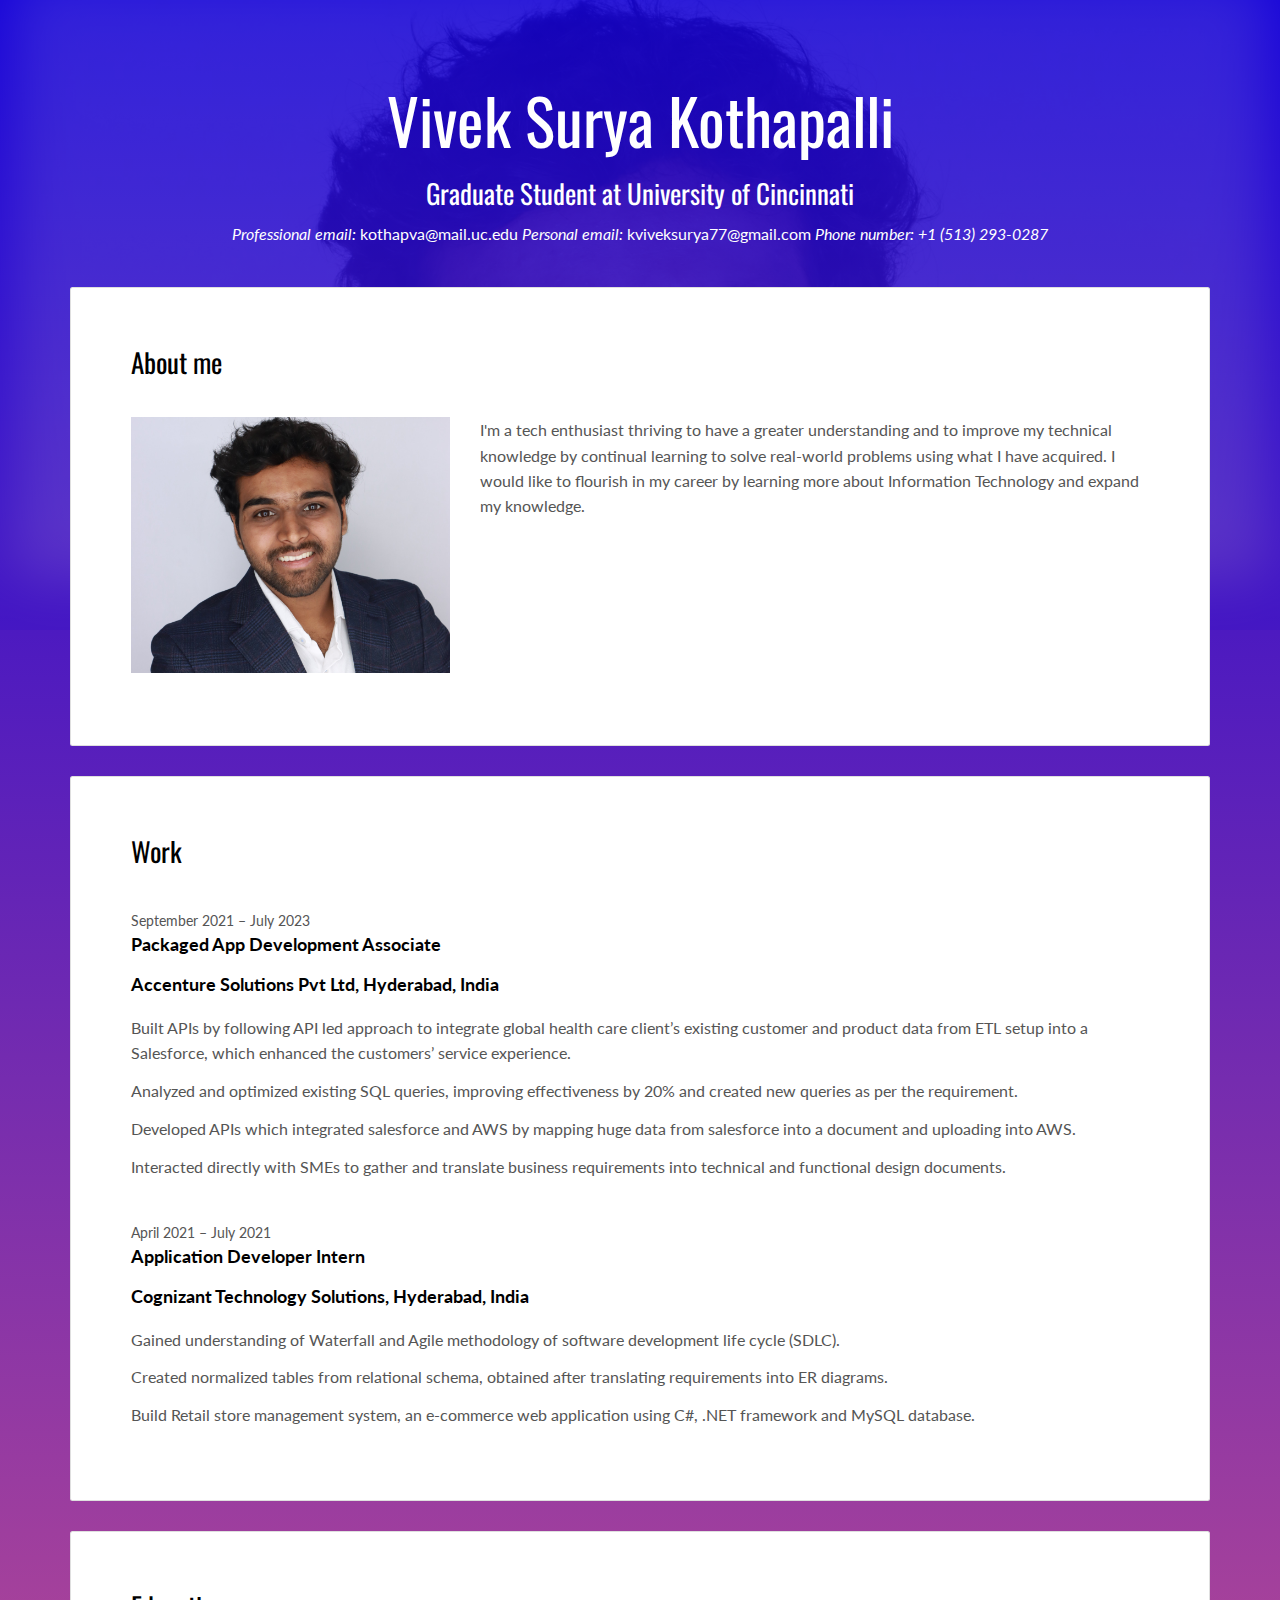
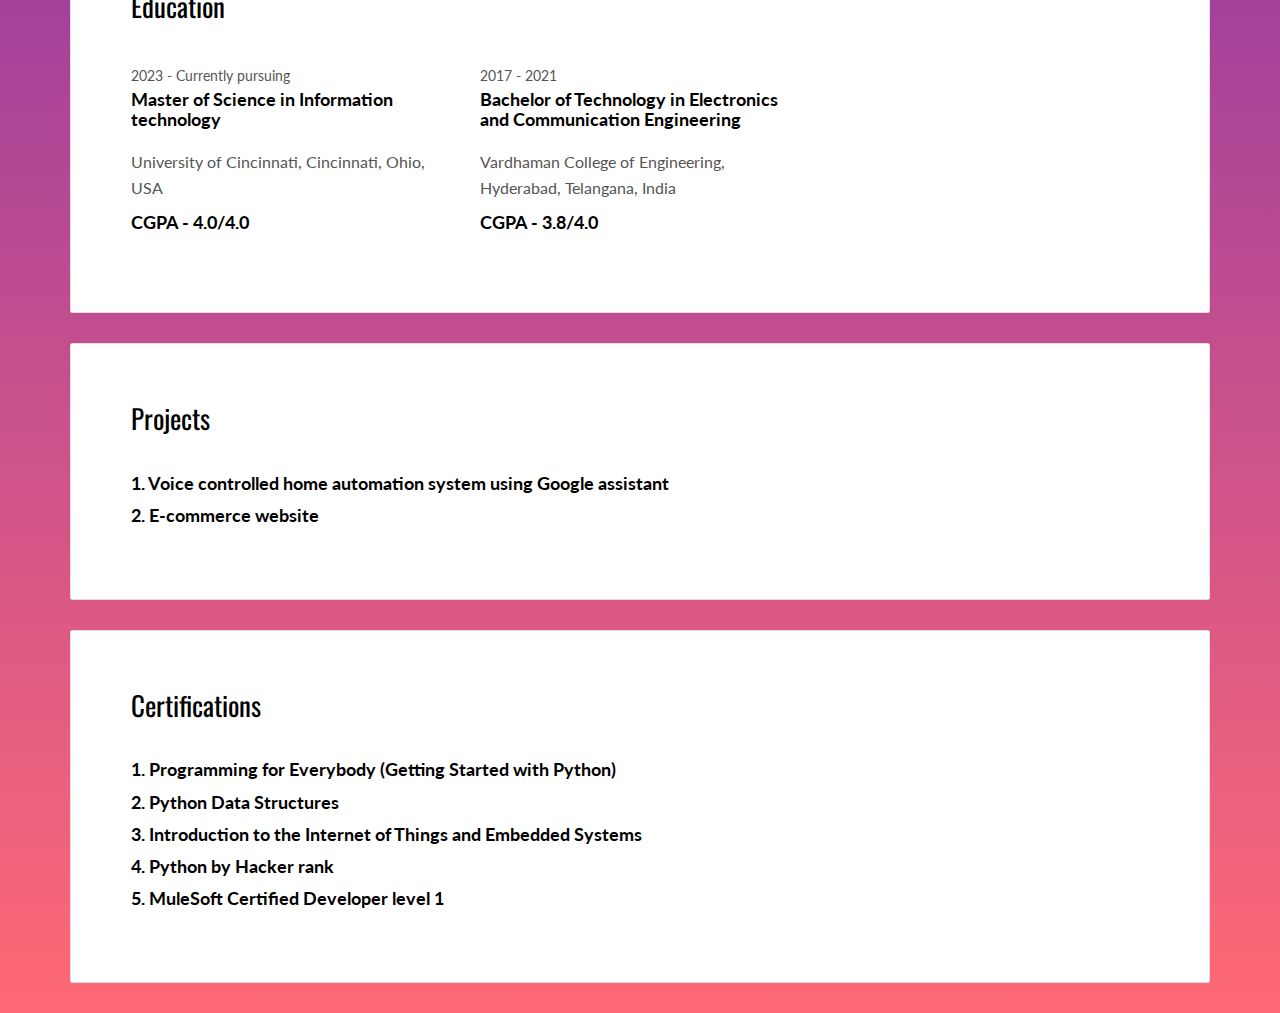
==== commit ff37c275: "Update index.html" ====
--- a/index.html
+++ b/index.html
@@ -50,8 +50,8 @@
       <h1>Vivek Surya Kothapalli</h1>
       <h2>Graduate Student at University of Cincinnati</h2>
       <i>Professional email: </i><a href="mailto:kothapva@mail.uc.edu"><span>kothapva@mail.uc.edu</span></a>
-      <i>Personal email: </i><a href="mailto:viveksuryak@gmail.com"><span>viveksuryak@gmail.com</span></a>
-      <i>Phone number: +1 (513) 123-4567</i>
+      <i>Personal email: </i><a href="mailto:viveksuryak@gmail.com"><span>kviveksurya77@gmail.com</span></a>
+      <i>Phone number: +1 (513) 293-0287</i>
     </div>
 
   </header>
